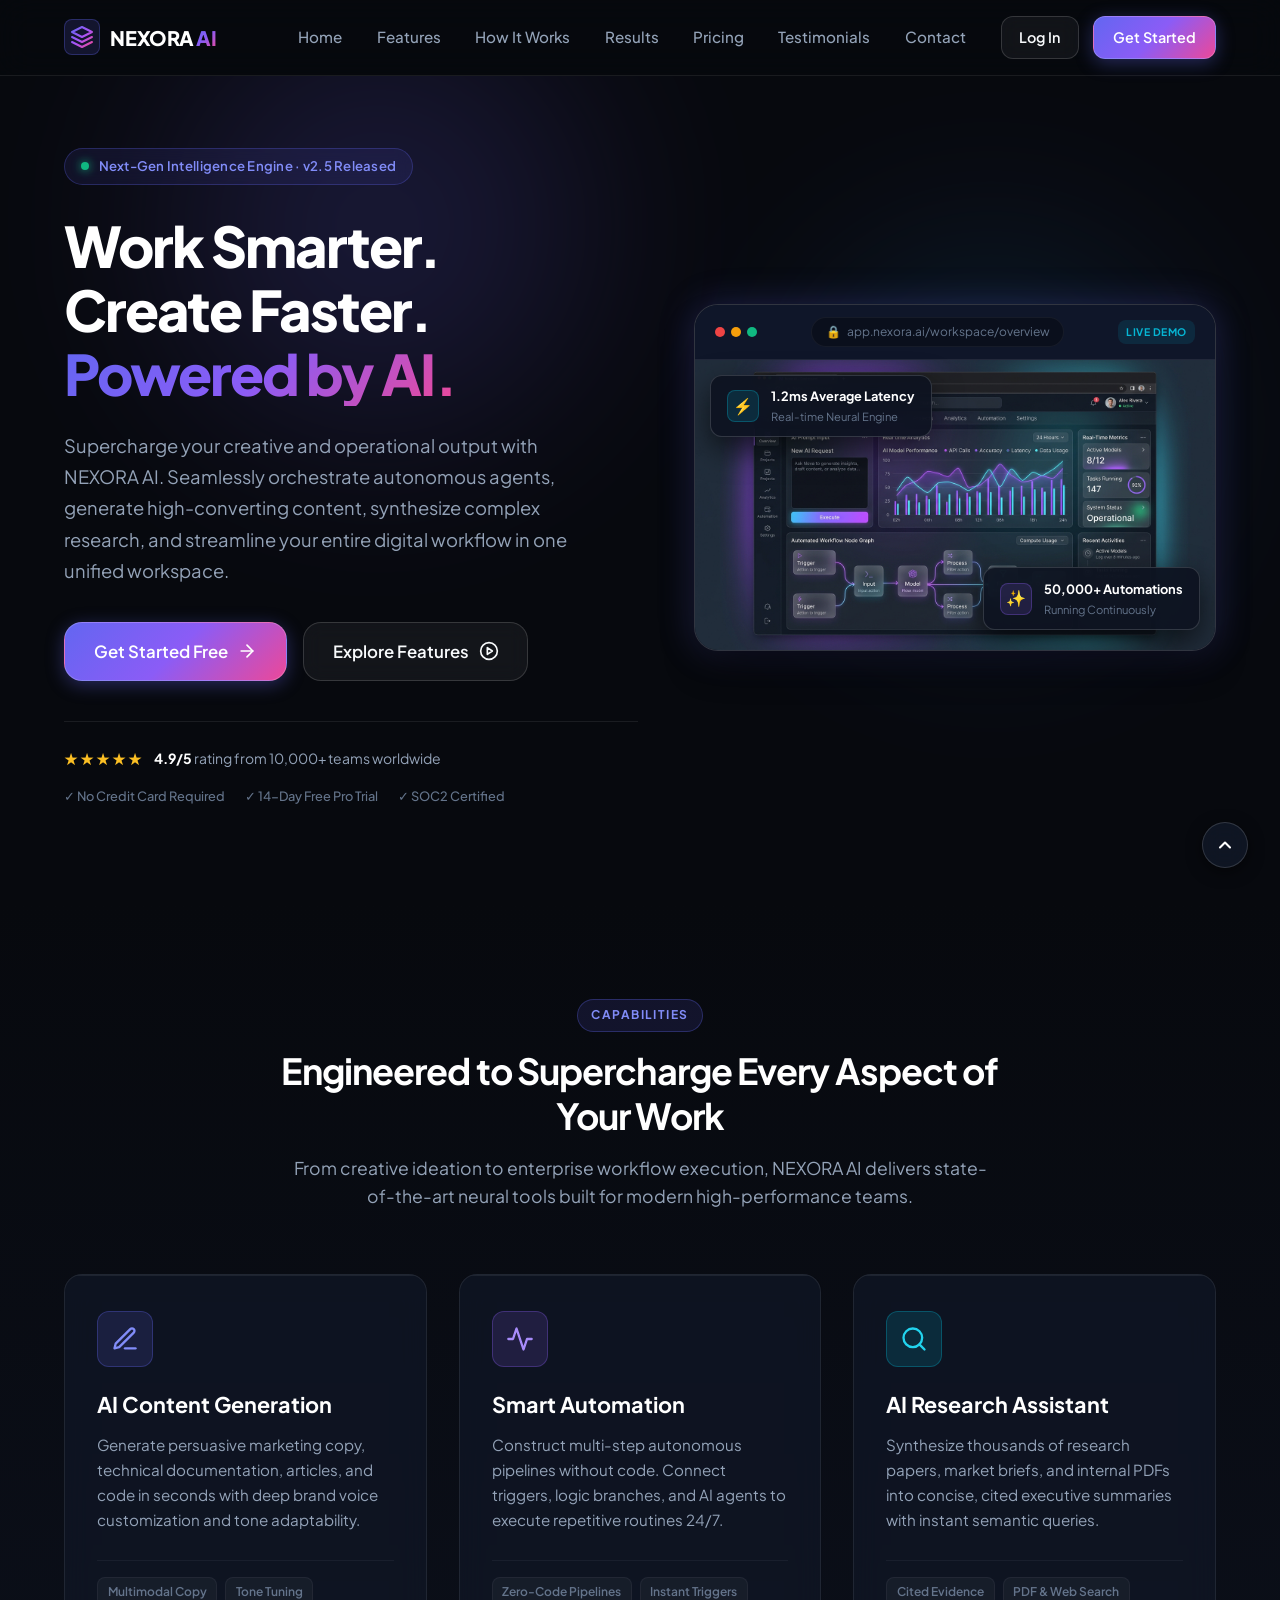
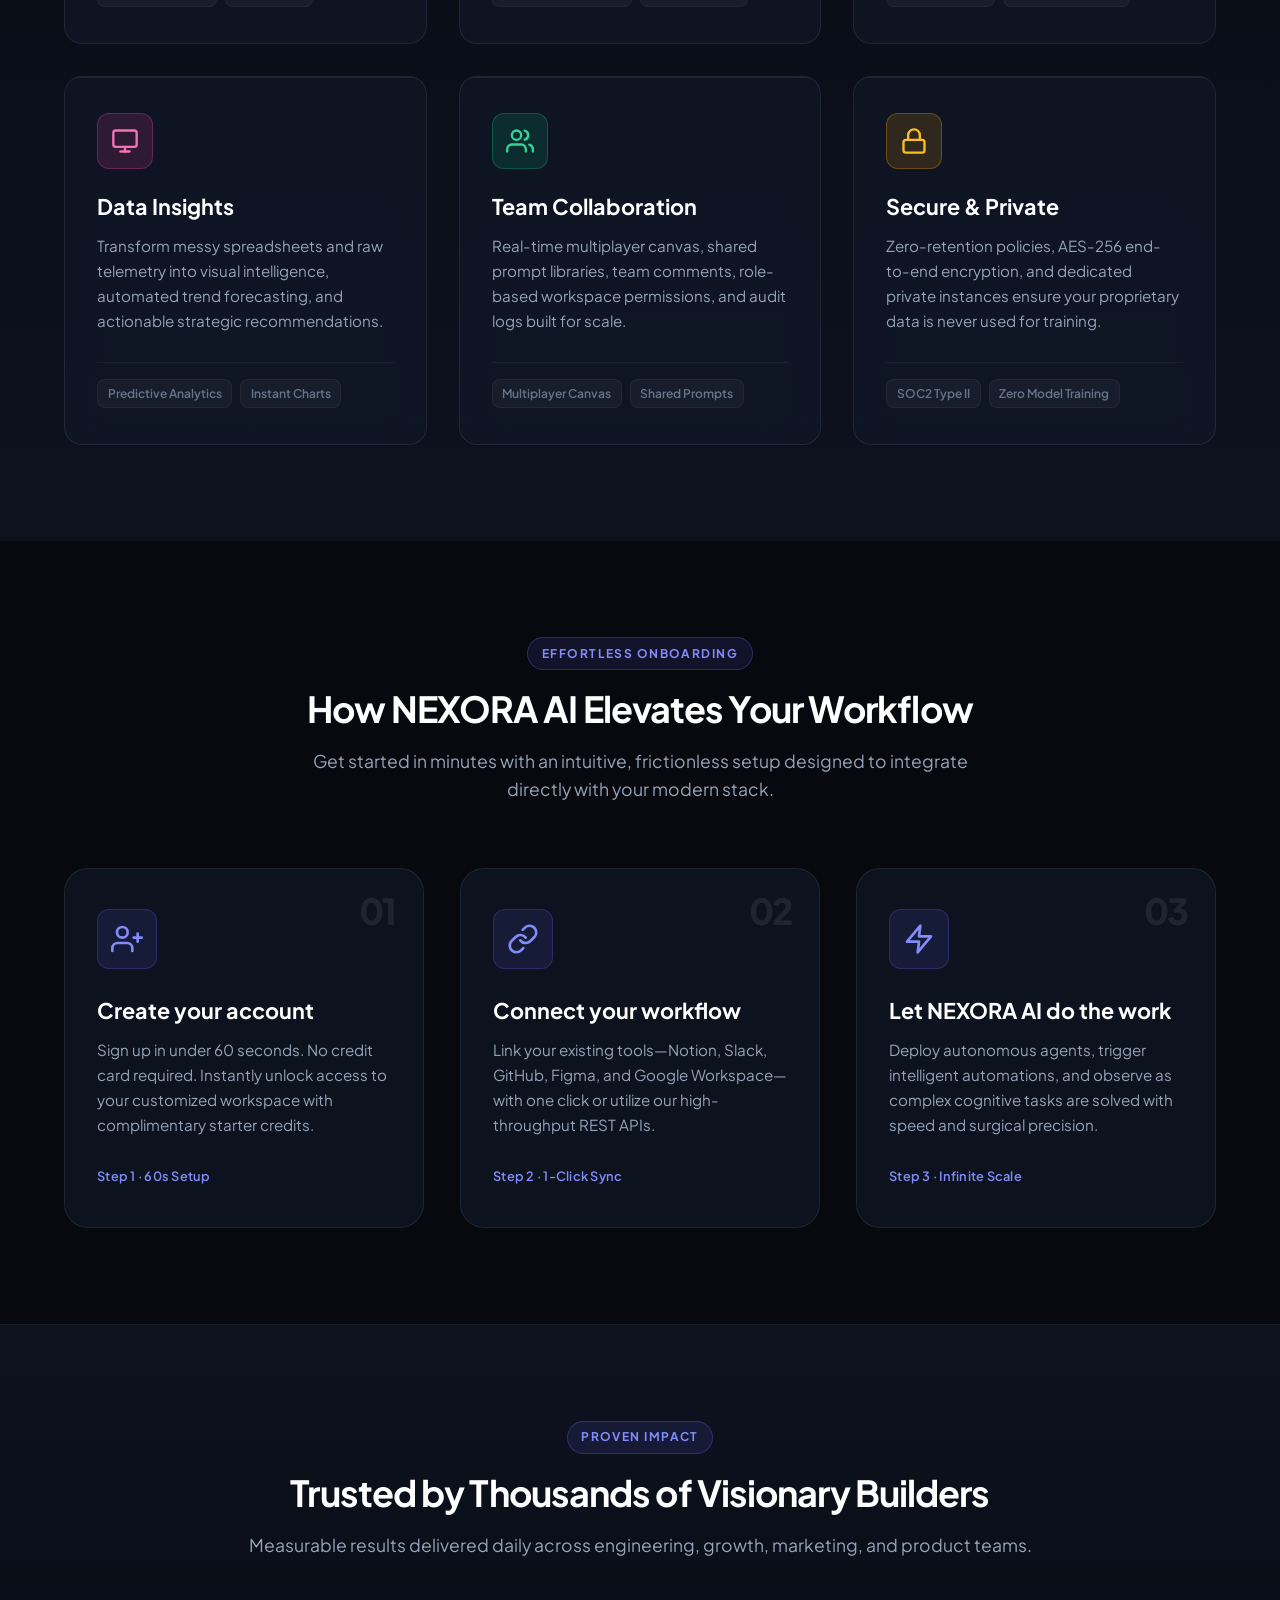
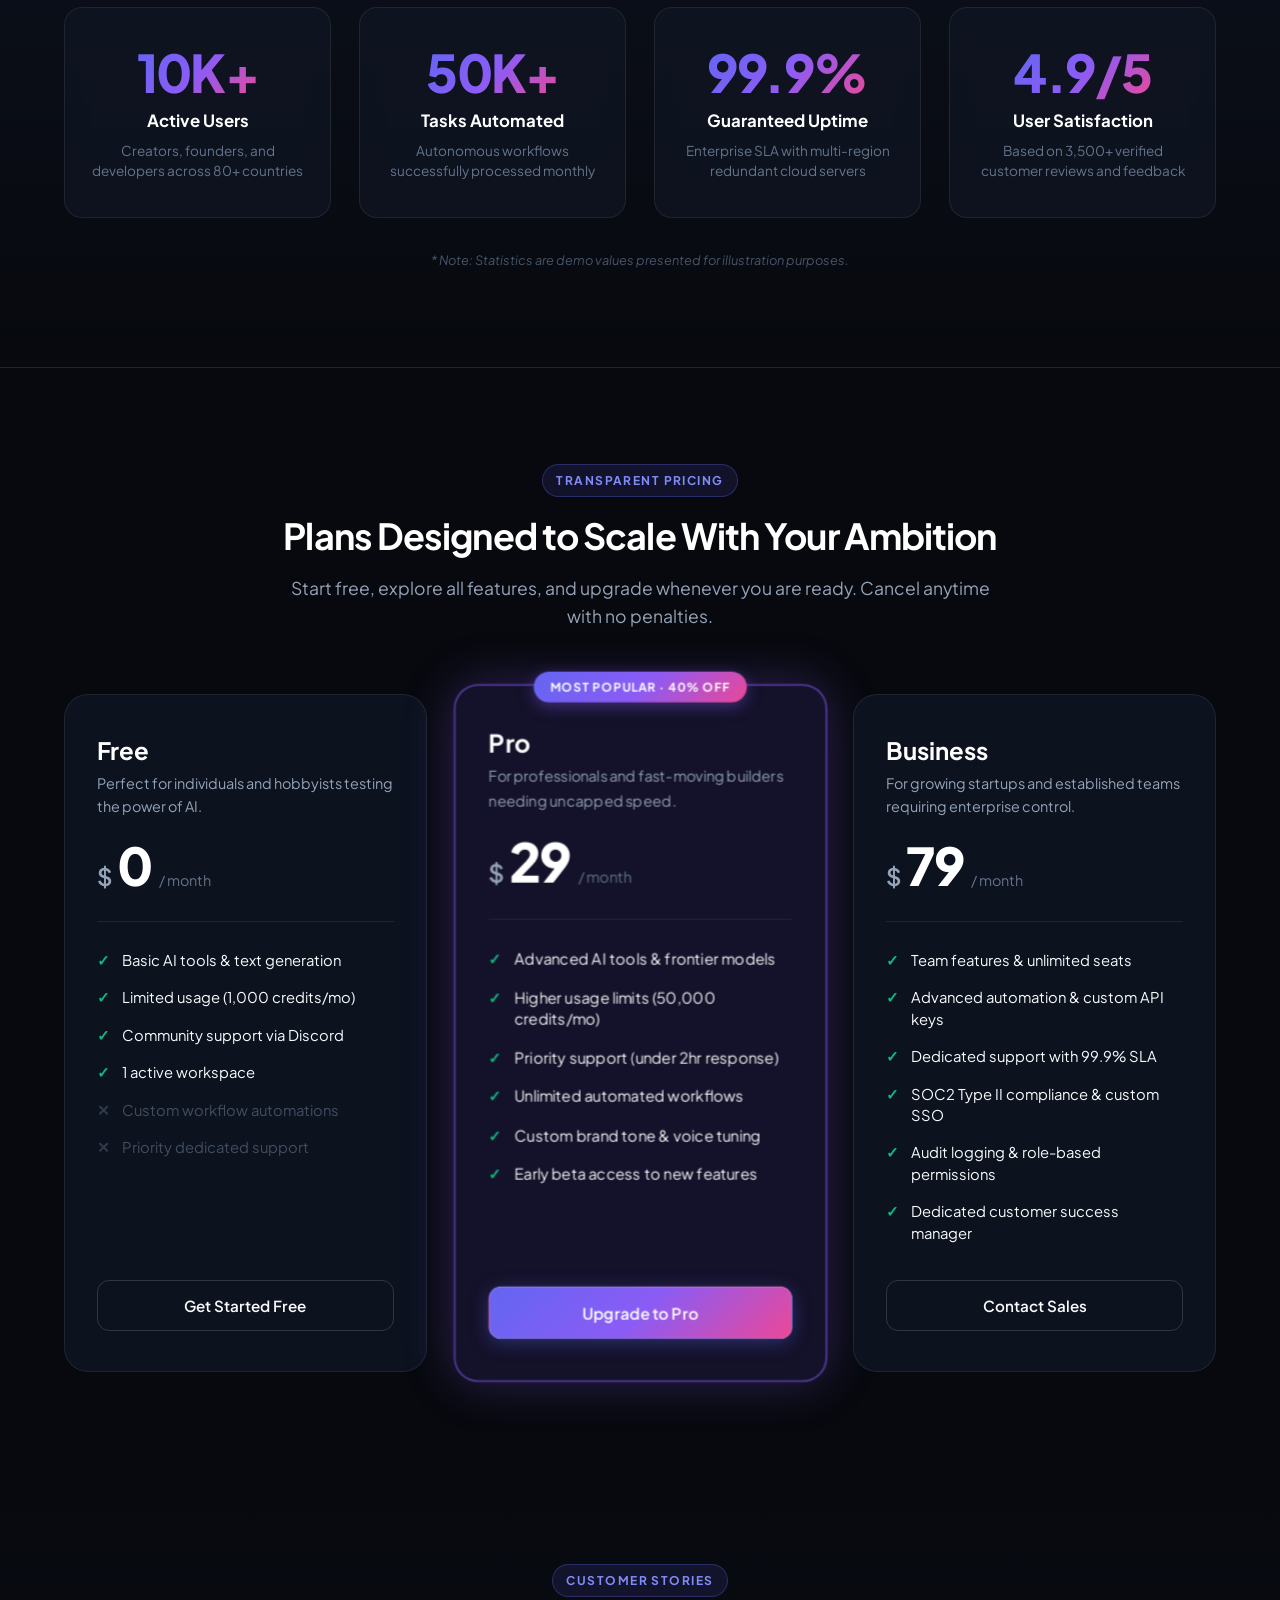
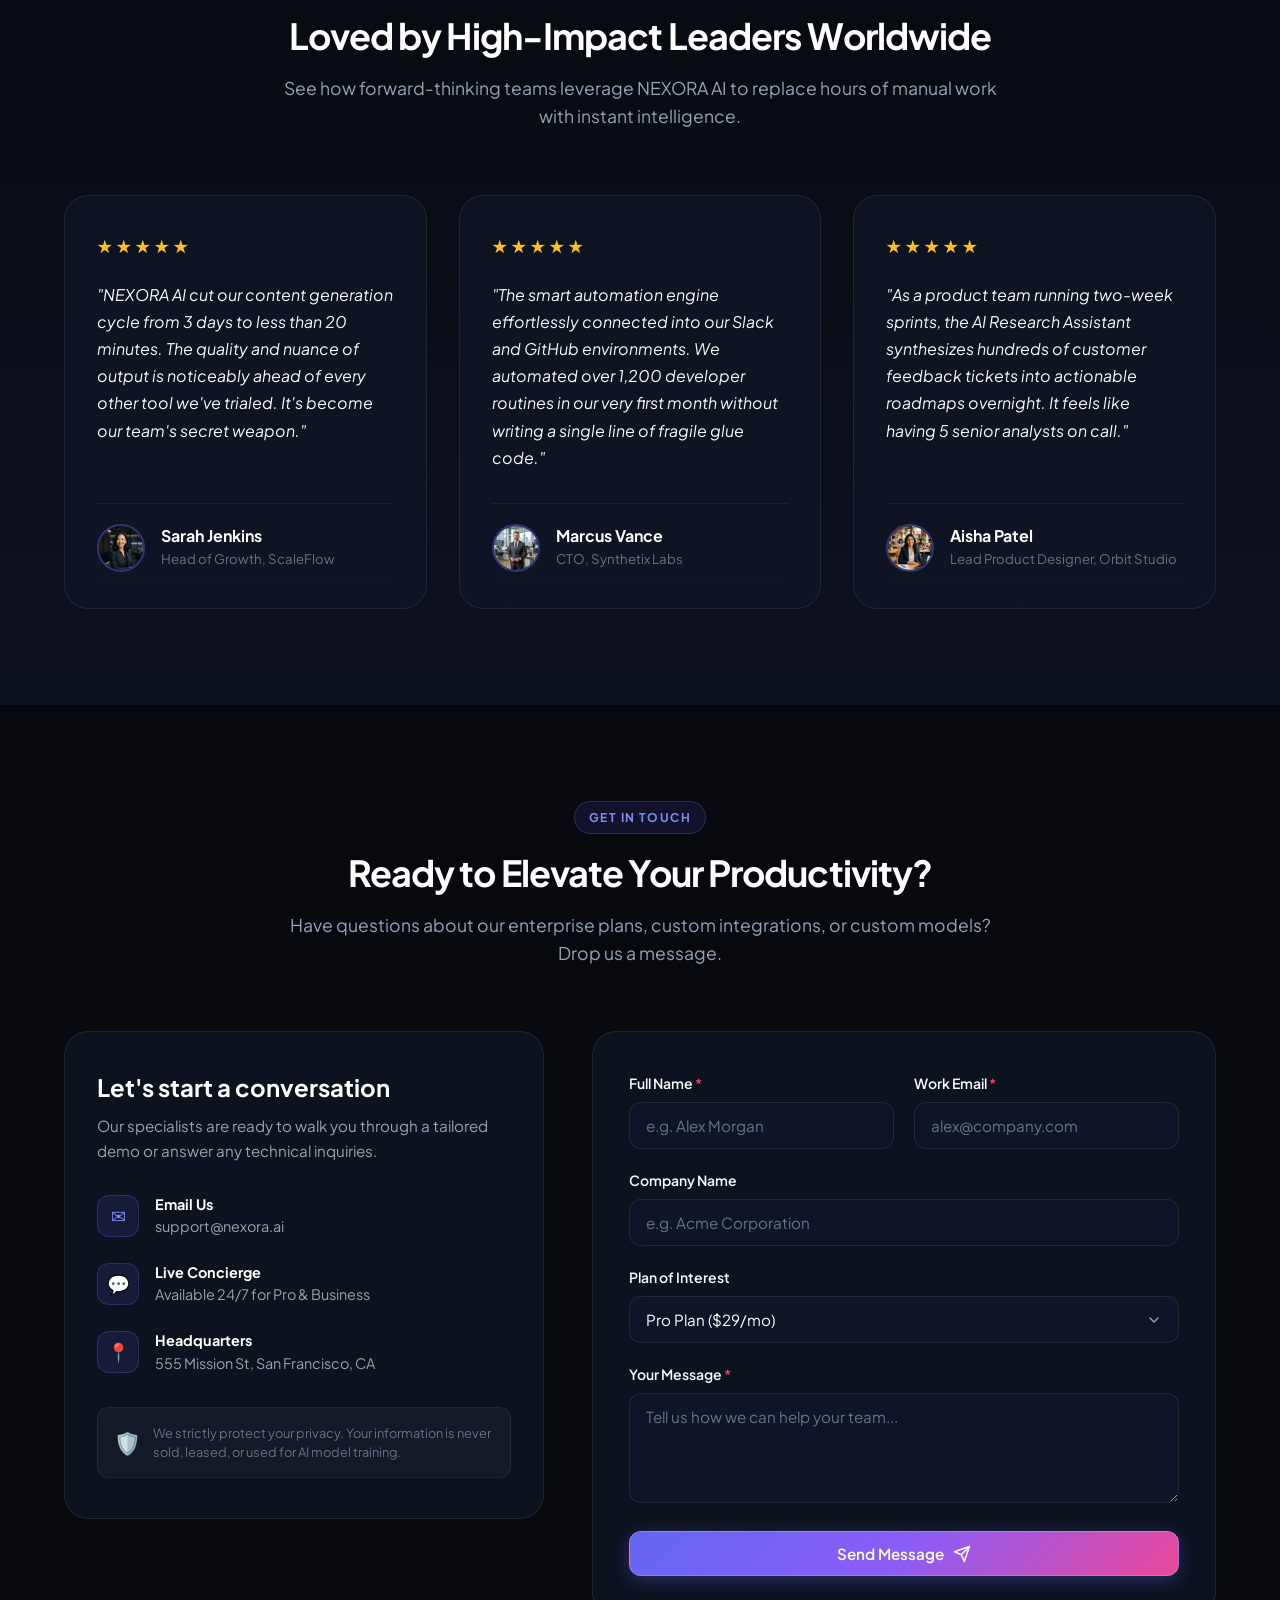
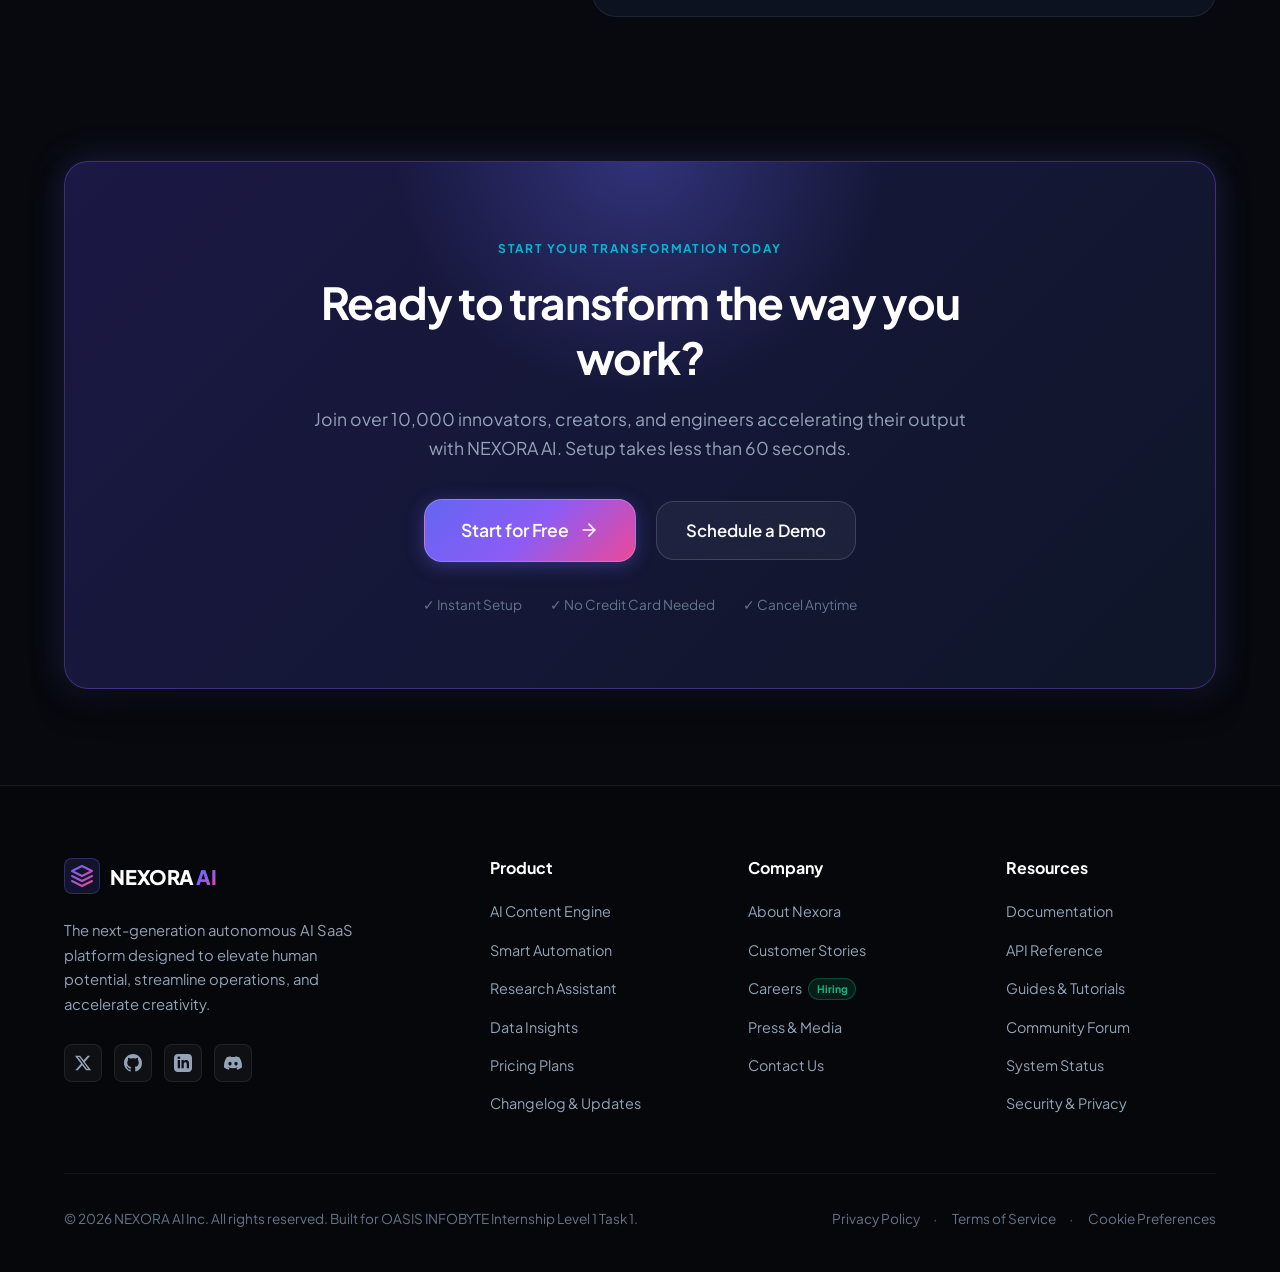
==== LEVEL 1/Task-1-AI-SaaS-Landing-Page/index.html @ 788a0a33 "Add Level 1 Task 1 landing page" ====
<!DOCTYPE html>
<html lang="en">

<head>
  <meta charset="UTF-8">
  <meta name="viewport" content="width=device-width, initial-scale=1.0">
  <meta name="description"
    content="NEXORA AI - Work Smarter. Create Faster. Powered by AI. Next-generation AI SaaS platform for content generation, workflow automation, and research.">
  <meta name="keywords"
    content="AI, SaaS, artificial intelligence, workflow automation, content creation, productivity">
  <meta name="author" content="NEXORA AI">
  <title>NEXORA AI — Work Smarter. Create Faster. Powered by AI.</title>

  <!-- Google Fonts: Plus Jakarta Sans for Modern SaaS Typography -->
  <link rel="preconnect" href="https://fonts.googleapis.com">
  <link rel="preconnect" href="https://fonts.gstatic.com" crossorigin>
  <link href="https://fonts.googleapis.com/css2?family=Plus+Jakarta+Sans:wght@300;400;500;600;700;800&display=swap"
    rel="stylesheet">

  <!-- External Stylesheet -->
  <link rel="stylesheet" href="css/style.css">
</head>

<body>

  <!-- =========================================================================
       1. NAVIGATION BAR
       Responsive pure-CSS navigation with hamburger toggle for mobile devices
       ========================================================================= -->
  <header class="header" id="header">
    <div class="container nav-container">

      <!-- Brand Logo -->
      <a href="#home" class="logo" aria-label="NEXORA AI Homepage">
        <span class="logo-icon">
          <svg width="24" height="24" viewBox="0 0 24 24" fill="none" xmlns="http://www.w3.org/2000/svg">
            <path d="M12 2L2 7L12 12L22 7L12 2Z" stroke="url(#logo-grad)" stroke-width="2" stroke-linecap="round"
              stroke-linejoin="round" />
            <path d="M2 17L12 22L22 17" stroke="url(#logo-grad)" stroke-width="2" stroke-linecap="round"
              stroke-linejoin="round" />
            <path d="M2 12L12 17L22 12" stroke="url(#logo-grad)" stroke-width="2" stroke-linecap="round"
              stroke-linejoin="round" />
            <defs>
              <linearGradient id="logo-grad" x1="2" y1="2" x2="22" y2="22" gradientUnits="userSpaceOnUse">
                <stop stop-color="#6366F1" />
                <stop offset="0.5" stop-color="#A855F7" />
                <stop offset="1" stop-color="#EC4899" />
              </linearGradient>
            </defs>
          </svg>
        </span>
        <span class="logo-text">NEXORA<span class="logo-highlight">AI</span></span>
      </a>

      <!-- Pure CSS Mobile Hamburger Checkbox Toggle (No JavaScript Required) -->
      <input type="checkbox" id="nav-toggle" class="nav-toggle" aria-label="Toggle navigation menu">
      <label for="nav-toggle" class="nav-toggle-label" aria-label="Open navigation menu">
        <span class="hamburger-bar"></span>
        <span class="hamburger-bar"></span>
        <span class="hamburger-bar"></span>
      </label>

      <!-- Navigation Links -->
      <nav class="nav-menu" aria-label="Main Navigation">
        <ul class="nav-list">
          <li class="nav-item"><a href="#home" class="nav-link">Home</a></li>
          <li class="nav-item"><a href="#features" class="nav-link">Features</a></li>
          <li class="nav-item"><a href="#how-it-works" class="nav-link">How It Works</a></li>
          <li class="nav-item"><a href="#stats" class="nav-link">Results</a></li>
          <li class="nav-item"><a href="#pricing" class="nav-link">Pricing</a></li>
          <li class="nav-item"><a href="#testimonials" class="nav-link">Testimonials</a></li>
          <li class="nav-item"><a href="#contact" class="nav-link">Contact</a></li>
        </ul>

        <!-- Navbar Action Buttons -->
        <div class="nav-actions">
          <a href="#pricing" class="btn btn-secondary nav-login-btn">Log In</a>
          <a href="#pricing" class="btn btn-primary nav-cta-btn">Get Started</a>
        </div>
      </nav>

    </div>
  </header>

  <!-- =========================================================================
       MAIN CONTENT CONTAINER
       ========================================================================= -->
  <main>

    <!-- =======================================================================
         2. HERO SECTION
         Value proposition, CTA buttons, trust badges & futuristic product mockup
         ======================================================================= -->
    <section class="hero-section" id="home">
      <!-- Ambient Glowing Radial Background Elements -->
      <div class="glow-orb glow-orb-1" aria-hidden="true"></div>
      <div class="glow-orb glow-orb-2" aria-hidden="true"></div>

      <div class="container hero-container">

        <!-- Hero Text Content -->
        <div class="hero-content">
          <div class="hero-badge">
            <span class="badge-pulse"></span>
            <span class="badge-text">Next-Gen Intelligence Engine · v2.5 Released</span>
          </div>

          <h1 class="hero-title">
            Work Smarter.<br>
            Create Faster.<br>
            <span class="gradient-text">Powered by AI.</span>
          </h1>

          <p class="hero-description">
            Supercharge your creative and operational output with NEXORA AI. Seamlessly orchestrate autonomous agents,
            generate high-converting content, synthesize complex research, and streamline your entire digital workflow
            in one unified workspace.
          </p>

          <!-- Hero Action Buttons -->
          <div class="hero-cta-group">
            <a href="#pricing" class="btn btn-primary btn-large">
              <span>Get Started Free</span>
              <svg class="btn-icon" width="20" height="20" viewBox="0 0 24 24" fill="none" stroke="currentColor"
                stroke-width="2" stroke-linecap="round" stroke-linejoin="round">
                <line x1="5" y1="12" x2="19" y2="12"></line>
                <polyline points="12 5 19 12 12 19"></polyline>
              </svg>
            </a>
            <a href="#features" class="btn btn-secondary btn-large">
              <span>Explore Features</span>
              <svg class="btn-icon" width="20" height="20" viewBox="0 0 24 24" fill="none" stroke="currentColor"
                stroke-width="2" stroke-linecap="round" stroke-linejoin="round">
                <circle cx="12" cy="12" r="10"></circle>
                <polygon points="10 8 16 12 10 16 10 8"></polygon>
              </svg>
            </a>
          </div>

          <!-- Hero Trust Indicators -->
          <div class="hero-trust">
            <div class="trust-rating">
              <div class="star-group" aria-label="5 stars rating">
                ★★★★★
              </div>
              <span class="trust-text"><strong>4.9/5</strong> rating from 10,000+ teams worldwide</span>
            </div>
            <div class="trust-tags">
              <span class="trust-pill">✓ No Credit Card Required</span>
              <span class="trust-pill">✓ 14-Day Free Pro Trial</span>
              <span class="trust-pill">✓ SOC2 Certified</span>
            </div>
          </div>
        </div>

        <!-- Hero Visual / Product Mockup -->
        <div class="hero-visual-wrapper">
          <div class="mockup-window">

            <!-- Window Control Header -->
            <div class="mockup-header">
              <div class="mockup-dots">
                <span class="dot dot-red"></span>
                <span class="dot dot-yellow"></span>
                <span class="dot dot-green"></span>
              </div>
              <div class="mockup-address-bar">
                <span class="address-lock">🔒</span>
                <span class="address-url">app.nexora.ai/workspace/overview</span>
              </div>
              <div class="mockup-badge">LIVE DEMO</div>
            </div>

            <!-- Product Dashboard Preview Image -->
            <div class="mockup-body">
              <img src="assets/images/dashboard-preview.jpg" alt="NEXORA AI Interactive SaaS Dashboard Interface"
                class="dashboard-img" loading="lazy">

              <!-- Floating Metric Badges -->
              <div class="floating-card floating-card-top" aria-hidden="true">
                <div class="floating-icon icon-cyan">⚡</div>
                <div class="floating-text">
                  <span class="floating-title">1.2ms Average Latency</span>
                  <span class="floating-sub">Real-time Neural Engine</span>
                </div>
              </div>

              <div class="floating-card floating-card-bottom" aria-hidden="true">
                <div class="floating-icon icon-purple">✨</div>
                <div class="floating-text">
                  <span class="floating-title">50,000+ Automations</span>
                  <span class="floating-sub">Running Continuously</span>
                </div>
              </div>

            </div>
          </div>
        </div>

      </div>
    </section>

    <!-- =======================================================================
         3. FEATURES SECTION
         6 modern cards highlighting core AI capabilities
         ======================================================================= -->
    <section class="section features-section" id="features">
      <div class="container">

        <!-- Section Header -->
        <div class="section-header text-center">
          <span class="section-tag">CAPABILITIES</span>
          <h2 class="section-title">Engineered to Supercharge Every Aspect of Your Work</h2>
          <p class="section-subtitle">
            From creative ideation to enterprise workflow execution, NEXORA AI delivers state-of-the-art neural tools
            built for modern high-performance teams.
          </p>
        </div>

        <!-- 6 Feature Cards Grid -->
        <div class="features-grid">

          <!-- Feature 1: AI Content Generation -->
          <article class="feature-card">
            <div class="feature-icon-box icon-gradient-1">
              <svg width="28" height="28" viewBox="0 0 24 24" fill="none" stroke="currentColor" stroke-width="2"
                stroke-linecap="round" stroke-linejoin="round">
                <path d="M12 20h9"></path>
                <path d="M16.5 3.5a2.121 2.121 0 0 1 3 3L7 19l-4 1 1-4L16.5 3.5z"></path>
              </svg>
            </div>
            <h3 class="feature-title">AI Content Generation</h3>
            <p class="feature-desc">
              Generate persuasive marketing copy, technical documentation, articles, and code in seconds with deep brand
              voice customization and tone adaptability.
            </p>
            <div class="feature-footer">
              <span class="feature-tag">Multimodal Copy</span>
              <span class="feature-tag">Tone Tuning</span>
            </div>
          </article>

          <!-- Feature 2: Smart Automation -->
          <article class="feature-card">
            <div class="feature-icon-box icon-gradient-2">
              <svg width="28" height="28" viewBox="0 0 24 24" fill="none" stroke="currentColor" stroke-width="2"
                stroke-linecap="round" stroke-linejoin="round">
                <polyline points="22 12 18 12 15 21 9 3 6 12 2 12"></polyline>
              </svg>
            </div>
            <h3 class="feature-title">Smart Automation</h3>
            <p class="feature-desc">
              Construct multi-step autonomous pipelines without code. Connect triggers, logic branches, and AI agents to
              execute repetitive routines 24/7.
            </p>
            <div class="feature-footer">
              <span class="feature-tag">Zero-Code Pipelines</span>
              <span class="feature-tag">Instant Triggers</span>
            </div>
          </article>

          <!-- Feature 3: AI Research Assistant -->
          <article class="feature-card">
            <div class="feature-icon-box icon-gradient-3">
              <svg width="28" height="28" viewBox="0 0 24 24" fill="none" stroke="currentColor" stroke-width="2"
                stroke-linecap="round" stroke-linejoin="round">
                <circle cx="11" cy="11" r="8"></circle>
                <line x1="21" y1="21" x2="16.65" y2="16.65"></line>
              </svg>
            </div>
            <h3 class="feature-title">AI Research Assistant</h3>
            <p class="feature-desc">
              Synthesize thousands of research papers, market briefs, and internal PDFs into concise, cited executive
              summaries with instant semantic queries.
            </p>
            <div class="feature-footer">
              <span class="feature-tag">Cited Evidence</span>
              <span class="feature-tag">PDF & Web Search</span>
            </div>
          </article>

          <!-- Feature 4: Data Insights -->
          <article class="feature-card">
            <div class="feature-icon-box icon-gradient-4">
              <svg width="28" height="28" viewBox="0 0 24 24" fill="none" stroke="currentColor" stroke-width="2"
                stroke-linecap="round" stroke-linejoin="round">
                <rect x="2" y="3" width="20" height="14" rx="2" ry="2"></rect>
                <line x1="8" y1="21" x2="16" y2="21"></line>
                <line x1="12" y1="17" x2="12" y2="21"></line>
              </svg>
            </div>
            <h3 class="feature-title">Data Insights</h3>
            <p class="feature-desc">
              Transform messy spreadsheets and raw telemetry into visual intelligence, automated trend forecasting, and
              actionable strategic recommendations.
            </p>
            <div class="feature-footer">
              <span class="feature-tag">Predictive Analytics</span>
              <span class="feature-tag">Instant Charts</span>
            </div>
          </article>

          <!-- Feature 5: Team Collaboration -->
          <article class="feature-card">
            <div class="feature-icon-box icon-gradient-5">
              <svg width="28" height="28" viewBox="0 0 24 24" fill="none" stroke="currentColor" stroke-width="2"
                stroke-linecap="round" stroke-linejoin="round">
                <path d="M17 21v-2a4 4 0 0 0-4-4H5a4 4 0 0 0-4 4v2"></path>
                <circle cx="9" cy="7" r="4"></circle>
                <path d="M23 21v-2a4 4 0 0 0-3-3.87"></path>
                <path d="M16 3.13a4 4 0 0 1 0 7.75"></path>
              </svg>
            </div>
            <h3 class="feature-title">Team Collaboration</h3>
            <p class="feature-desc">
              Real-time multiplayer canvas, shared prompt libraries, team comments, role-based workspace permissions,
              and audit logs built for scale.
            </p>
            <div class="feature-footer">
              <span class="feature-tag">Multiplayer Canvas</span>
              <span class="feature-tag">Shared Prompts</span>
            </div>
          </article>

          <!-- Feature 6: Secure & Private -->
          <article class="feature-card">
            <div class="feature-icon-box icon-gradient-6">
              <svg width="28" height="28" viewBox="0 0 24 24" fill="none" stroke="currentColor" stroke-width="2"
                stroke-linecap="round" stroke-linejoin="round">
                <rect x="3" y="11" width="18" height="11" rx="2" ry="2"></rect>
                <path d="M7 11V7a5 5 0 0 1 10 0v4"></path>
              </svg>
            </div>
            <h3 class="feature-title">Secure & Private</h3>
            <p class="feature-desc">
              Zero-retention policies, AES-256 end-to-end encryption, and dedicated private instances ensure your
              proprietary data is never used for training.
            </p>
            <div class="feature-footer">
              <span class="feature-tag">SOC2 Type II</span>
              <span class="feature-tag">Zero Model Training</span>
            </div>
          </article>

        </div>
      </div>
    </section>

    <!-- =======================================================================
         4. HOW IT WORKS SECTION
         3 clear, structured onboarding steps with visual connectors
         ======================================================================= -->
    <section class="section how-it-works-section" id="how-it-works">
      <div class="container">

        <div class="section-header text-center">
          <span class="section-tag">EFFORTLESS ONBOARDING</span>
          <h2 class="section-title">How NEXORA AI Elevates Your Workflow</h2>
          <p class="section-subtitle">
            Get started in minutes with an intuitive, frictionless setup designed to integrate directly with your modern
            stack.
          </p>
        </div>

        <div class="steps-grid">

          <!-- Step 1 -->
          <div class="step-card">
            <div class="step-number-badge">01</div>
            <div class="step-icon-wrap">
              <svg width="32" height="32" viewBox="0 0 24 24" fill="none" stroke="currentColor" stroke-width="2"
                stroke-linecap="round" stroke-linejoin="round">
                <path d="M16 21v-2a4 4 0 0 0-4-4H5a4 4 0 0 0-4 4v2"></path>
                <circle cx="8.5" cy="7" r="4"></circle>
                <line x1="20" y1="8" x2="20" y2="14"></line>
                <line x1="23" y1="11" x2="17" y2="11"></line>
              </svg>
            </div>
            <h3 class="step-title">Create your account</h3>
            <p class="step-desc">
              Sign up in under 60 seconds. No credit card required. Instantly unlock access to your customized workspace
              with complimentary starter credits.
            </p>
            <div class="step-tag">Step 1 · 60s Setup</div>
          </div>

          <!-- Step 2 -->
          <div class="step-card">
            <div class="step-number-badge">02</div>
            <div class="step-icon-wrap">
              <svg width="32" height="32" viewBox="0 0 24 24" fill="none" stroke="currentColor" stroke-width="2"
                stroke-linecap="round" stroke-linejoin="round">
                <path d="M10 13a5 5 0 0 0 7.54.54l3-3a5 5 0 0 0-7.07-7.07l-1.72 1.71"></path>
                <path d="M14 11a5 5 0 0 0-7.54-.54l-3 3a5 5 0 0 0 7.07 7.07l1.71-1.71"></path>
              </svg>
            </div>
            <h3 class="step-title">Connect your workflow</h3>
            <p class="step-desc">
              Link your existing tools—Notion, Slack, GitHub, Figma, and Google Workspace—with one click or utilize our
              high-throughput REST APIs.
            </p>
            <div class="step-tag">Step 2 · 1-Click Sync</div>
          </div>

          <!-- Step 3 -->
          <div class="step-card">
            <div class="step-number-badge">03</div>
            <div class="step-icon-wrap">
              <svg width="32" height="32" viewBox="0 0 24 24" fill="none" stroke="currentColor" stroke-width="2"
                stroke-linecap="round" stroke-linejoin="round">
                <polygon points="13 2 3 14 12 14 11 22 21 10 12 10 13 2"></polygon>
              </svg>
            </div>
            <h3 class="step-title">Let NEXORA AI do the work</h3>
            <p class="step-desc">
              Deploy autonomous agents, trigger intelligent automations, and observe as complex cognitive tasks are
              solved with speed and surgical precision.
            </p>
            <div class="step-tag">Step 3 · Infinite Scale</div>
          </div>

        </div>

      </div>
    </section>

    <!-- =======================================================================
         5. STATISTICS SECTION
         Demo metrics showcasing platform performance and adoption
         ======================================================================= -->
    <section class="section stats-section" id="stats">
      <div class="container">

        <div class="stats-header text-center">
          <span class="section-tag">PROVEN IMPACT</span>
          <h2 class="section-title">Trusted by Thousands of Visionary Builders</h2>
          <p class="section-subtitle">
            Measurable results delivered daily across engineering, growth, marketing, and product teams.
          </p>
        </div>

        <div class="stats-grid">

          <div class="stat-card">
            <div class="stat-number gradient-text">10K+</div>
            <div class="stat-label">Active Users</div>
            <p class="stat-sub">Creators, founders, and developers across 80+ countries</p>
          </div>

          <div class="stat-card">
            <div class="stat-number gradient-text">50K+</div>
            <div class="stat-label">Tasks Automated</div>
            <p class="stat-sub">Autonomous workflows successfully processed monthly</p>
          </div>

          <div class="stat-card">
            <div class="stat-number gradient-text">99.9%</div>
            <div class="stat-label">Guaranteed Uptime</div>
            <p class="stat-sub">Enterprise SLA with multi-region redundant cloud servers</p>
          </div>

          <div class="stat-card">
            <div class="stat-number gradient-text">4.9/5</div>
            <div class="stat-label">User Satisfaction</div>
            <p class="stat-sub">Based on 3,500+ verified customer reviews and feedback</p>
          </div>

        </div>

        <p class="stats-disclaimer text-center">
          * Note: Statistics are demo values presented for illustration purposes.
        </p>

      </div>
    </section>

    <!-- =======================================================================
         6. PRICING SECTION
         3 clear tiers: Free, Pro (visually highlighted), and Business
         ======================================================================= -->
    <section class="section pricing-section" id="pricing">
      <div class="container">

        <div class="section-header text-center">
          <span class="section-tag">TRANSPARENT PRICING</span>
          <h2 class="section-title">Plans Designed to Scale With Your Ambition</h2>
          <p class="section-subtitle">
            Start free, explore all features, and upgrade whenever you are ready. Cancel anytime with no penalties.
          </p>
        </div>

        <div class="pricing-grid">

          <!-- Pricing Tier 1: Free -->
          <div class="pricing-card">
            <div class="pricing-card-header">
              <h3 class="plan-name">Free</h3>
              <p class="plan-desc">Perfect for individuals and hobbyists testing the power of AI.</p>
              <div class="plan-price-wrap">
                <span class="currency">$</span>
                <span class="price-val">0</span>
                <span class="billing-period">/ month</span>
              </div>
            </div>

            <div class="pricing-divider"></div>

            <ul class="pricing-features">
              <li class="feature-item">
                <span class="check-icon">✓</span>
                <span>Basic AI tools & text generation</span>
              </li>
              <li class="feature-item">
                <span class="check-icon">✓</span>
                <span>Limited usage (1,000 credits/mo)</span>
              </li>
              <li class="feature-item">
                <span class="check-icon">✓</span>
                <span>Community support via Discord</span>
              </li>
              <li class="feature-item">
                <span class="check-icon">✓</span>
                <span>1 active workspace</span>
              </li>
              <li class="feature-item item-disabled">
                <span class="cross-icon">✕</span>
                <span>Custom workflow automations</span>
              </li>
              <li class="feature-item item-disabled">
                <span class="cross-icon">✕</span>
                <span>Priority dedicated support</span>
              </li>
            </ul>

            <a href="#contact" class="btn btn-outline btn-block">Get Started Free</a>
          </div>

          <!-- Pricing Tier 2: Pro (HIGHLIGHTED) -->
          <div class="pricing-card pricing-card-featured">
            <div class="featured-badge">MOST POPULAR · 40% OFF</div>

            <div class="pricing-card-header">
              <h3 class="plan-name">Pro</h3>
              <p class="plan-desc">For professionals and fast-moving builders needing uncapped speed.</p>
              <div class="plan-price-wrap">
                <span class="currency">$</span>
                <span class="price-val">29</span>
                <span class="billing-period">/ month</span>
              </div>
            </div>

            <div class="pricing-divider"></div>

            <ul class="pricing-features">
              <li class="feature-item">
                <span class="check-icon">✓</span>
                <span>Advanced AI tools & frontier models</span>
              </li>
              <li class="feature-item">
                <span class="check-icon">✓</span>
                <span>Higher usage limits (50,000 credits/mo)</span>
              </li>
              <li class="feature-item">
                <span class="check-icon">✓</span>
                <span>Priority support (under 2hr response)</span>
              </li>
              <li class="feature-item">
                <span class="check-icon">✓</span>
                <span>Unlimited automated workflows</span>
              </li>
              <li class="feature-item">
                <span class="check-icon">✓</span>
                <span>Custom brand tone & voice tuning</span>
              </li>
              <li class="feature-item">
                <span class="check-icon">✓</span>
                <span>Early beta access to new features</span>
              </li>
            </ul>

            <a href="#contact" class="btn btn-primary btn-block btn-featured">Upgrade to Pro</a>
          </div>

          <!-- Pricing Tier 3: Business -->
          <div class="pricing-card">
            <div class="pricing-card-header">
              <h3 class="plan-name">Business</h3>
              <p class="plan-desc">For growing startups and established teams requiring enterprise control.</p>
              <div class="plan-price-wrap">
                <span class="currency">$</span>
                <span class="price-val">79</span>
                <span class="billing-period">/ month</span>
              </div>
            </div>

            <div class="pricing-divider"></div>

            <ul class="pricing-features">
              <li class="feature-item">
                <span class="check-icon">✓</span>
                <span>Team features & unlimited seats</span>
              </li>
              <li class="feature-item">
                <span class="check-icon">✓</span>
                <span>Advanced automation & custom API keys</span>
              </li>
              <li class="feature-item">
                <span class="check-icon">✓</span>
                <span>Dedicated support with 99.9% SLA</span>
              </li>
              <li class="feature-item">
                <span class="check-icon">✓</span>
                <span>SOC2 Type II compliance & custom SSO</span>
              </li>
              <li class="feature-item">
                <span class="check-icon">✓</span>
                <span>Audit logging & role-based permissions</span>
              </li>
              <li class="feature-item">
                <span class="check-icon">✓</span>
                <span>Dedicated customer success manager</span>
              </li>
            </ul>

            <a href="#contact" class="btn btn-outline btn-block">Contact Sales</a>
          </div>

        </div>

      </div>
    </section>

    <!-- =======================================================================
         7. TESTIMONIALS SECTION
         3 authentic demo customer reviews with authentic generated portraits
         ======================================================================= -->
    <section class="section testimonials-section" id="testimonials">
      <div class="container">

        <div class="section-header text-center">
          <span class="section-tag">CUSTOMER STORIES</span>
          <h2 class="section-title">Loved by High-Impact Leaders Worldwide</h2>
          <p class="section-subtitle">
            See how forward-thinking teams leverage NEXORA AI to replace hours of manual work with instant intelligence.
          </p>
        </div>

        <div class="testimonials-grid">

          <!-- Testimonial 1 -->
          <article class="testimonial-card">
            <div class="testimonial-stars" aria-label="5 out of 5 stars">★★★★★</div>
            <blockquote class="testimonial-quote">
              "NEXORA AI cut our content generation cycle from 3 days to less than 20 minutes. The quality and nuance of
              output is noticeably ahead of every other tool we've trialed. It's become our team's secret weapon."
            </blockquote>
            <div class="testimonial-author">
              <img src="assets/images/avatar-1.jpg" alt="Portrait of Sarah Jenkins" class="author-avatar"
                loading="lazy">
              <div class="author-meta">
                <h4 class="author-name">Sarah Jenkins</h4>
                <p class="author-role">Head of Growth, ScaleFlow</p>
              </div>
            </div>
          </article>

          <!-- Testimonial 2 -->
          <article class="testimonial-card">
            <div class="testimonial-stars" aria-label="5 out of 5 stars">★★★★★</div>
            <blockquote class="testimonial-quote">
              "The smart automation engine effortlessly connected into our Slack and GitHub environments. We automated
              over 1,200 developer routines in our very first month without writing a single line of fragile glue code."
            </blockquote>
            <div class="testimonial-author">
              <img src="assets/images/avatar-2.jpg" alt="Portrait of Marcus Vance" class="author-avatar" loading="lazy">
              <div class="author-meta">
                <h4 class="author-name">Marcus Vance</h4>
                <p class="author-role">CTO, Synthetix Labs</p>
              </div>
            </div>
          </article>

          <!-- Testimonial 3 -->
          <article class="testimonial-card">
            <div class="testimonial-stars" aria-label="5 out of 5 stars">★★★★★</div>
            <blockquote class="testimonial-quote">
              "As a product team running two-week sprints, the AI Research Assistant synthesizes hundreds of customer
              feedback tickets into actionable roadmaps overnight. It feels like having 5 senior analysts on call."
            </blockquote>
            <div class="testimonial-author">
              <img src="assets/images/avatar-3.jpg" alt="Portrait of Aisha Patel" class="author-avatar" loading="lazy">
              <div class="author-meta">
                <h4 class="author-name">Aisha Patel</h4>
                <p class="author-role">Lead Product Designer, Orbit Studio</p>
              </div>
            </div>
          </article>

        </div>

      </div>
    </section>

    <!-- =======================================================================
         CONTACT SECTION
         Accessible HTML/CSS contact form with validation styling
         ======================================================================= -->
    <section class="section contact-section" id="contact">
      <div class="container">

        <div class="section-header text-center">
          <span class="section-tag">GET IN TOUCH</span>
          <h2 class="section-title">Ready to Elevate Your Productivity?</h2>
          <p class="section-subtitle">
            Have questions about our enterprise plans, custom integrations, or custom models? Drop us a message.
          </p>
        </div>

        <div class="contact-wrapper">

          <!-- Contact Info Cards -->
          <div class="contact-info-panel">
            <h3 class="panel-title">Let's start a conversation</h3>
            <p class="panel-desc">
              Our specialists are ready to walk you through a tailored demo or answer any technical inquiries.
            </p>

            <div class="contact-details">
              <div class="detail-item">
                <div class="detail-icon">✉</div>
                <div>
                  <h4 class="detail-label">Email Us</h4>
                  <p class="detail-value">support@nexora.ai</p>
                </div>
              </div>

              <div class="detail-item">
                <div class="detail-icon">💬</div>
                <div>
                  <h4 class="detail-label">Live Concierge</h4>
                  <p class="detail-value">Available 24/7 for Pro & Business</p>
                </div>
              </div>

              <div class="detail-item">
                <div class="detail-icon">📍</div>
                <div>
                  <h4 class="detail-label">Headquarters</h4>
                  <p class="detail-value">555 Mission St, San Francisco, CA</p>
                </div>
              </div>
            </div>

            <!-- Trust Badge Box -->
            <div class="contact-assurance">
              <span class="assurance-icon">🛡️</span>
              <p class="assurance-text">We strictly protect your privacy. Your information is never sold, leased, or
                used for AI model training.</p>
            </div>
          </div>

          <!-- Contact Form (Pure HTML5 & CSS3 with built-in validation) -->
          <div class="contact-form-panel">
            <form class="contact-form" action="#home" method="get">

              <div class="form-row">
                <div class="form-group">
                  <label for="full-name" class="form-label">Full Name <span class="required">*</span></label>
                  <input type="text" id="full-name" name="name" class="form-input" placeholder="e.g. Alex Morgan"
                    required>
                </div>

                <div class="form-group">
                  <label for="work-email" class="form-label">Work Email <span class="required">*</span></label>
                  <input type="email" id="work-email" name="email" class="form-input" placeholder="alex@company.com"
                    required>
                </div>
              </div>

              <div class="form-group">
                <label for="company" class="form-label">Company Name</label>
                <input type="text" id="company" name="company" class="form-input" placeholder="e.g. Acme Corporation">
              </div>

              <div class="form-group">
                <label for="plan-interest" class="form-label">Plan of Interest</label>
                <select id="plan-interest" name="plan" class="form-select">
                  <option value="pro">Pro Plan ($29/mo)</option>
                  <option value="business">Business Plan ($79/mo)</option>
                  <option value="free">Free Starter Plan</option>
                  <option value="custom">Custom Enterprise Solutions</option>
                </select>
              </div>

              <div class="form-group">
                <label for="message" class="form-label">Your Message <span class="required">*</span></label>
                <textarea id="message" name="message" class="form-textarea" rows="4"
                  placeholder="Tell us how we can help your team..." required></textarea>
              </div>

              <button type="submit" class="btn btn-primary btn-block btn-submit">
                <span>Send Message</span>
                <svg width="18" height="18" viewBox="0 0 24 24" fill="none" stroke="currentColor" stroke-width="2"
                  stroke-linecap="round" stroke-linejoin="round">
                  <line x1="22" y1="2" x2="11" y2="13"></line>
                  <polygon points="22 2 15 22 11 13 2 9 22 2"></polygon>
                </svg>
              </button>

            </form>
          </div>

        </div>

      </div>
    </section>

    <!-- =======================================================================
         8. FINAL CTA SECTION
         High-conversion visual callout with glowing aesthetic
         ======================================================================= -->
    <section class="final-cta-section" id="cta">
      <div class="container">
        <div class="final-cta-card">

          <div class="cta-glow-orb" aria-hidden="true"></div>

          <div class="cta-content text-center">
            <span class="cta-mini-tag">START YOUR TRANSFORMATION TODAY</span>
            <h2 class="cta-title">Ready to transform the way you work?</h2>
            <p class="cta-desc">
              Join over 10,000 innovators, creators, and engineers accelerating their output with NEXORA AI. Setup takes
              less than 60 seconds.
            </p>

            <div class="cta-buttons-wrapper">
              <a href="#pricing" class="btn btn-primary btn-large cta-primary-btn">
                <span>Start for Free</span>
                <svg width="20" height="20" viewBox="0 0 24 24" fill="none" stroke="currentColor" stroke-width="2"
                  stroke-linecap="round" stroke-linejoin="round">
                  <line x1="5" y1="12" x2="19" y2="12"></line>
                  <polyline points="12 5 19 12 12 19"></polyline>
                </svg>
              </a>
              <a href="#contact" class="btn btn-secondary btn-large">
                <span>Schedule a Demo</span>
              </a>
            </div>

            <div class="cta-guarantees">
              <span class="guarantee-item">✓ Instant Setup</span>
              <span class="guarantee-item">✓ No Credit Card Needed</span>
              <span class="guarantee-item">✓ Cancel Anytime</span>
            </div>
          </div>

        </div>
      </div>
    </section>

  </main>

  <!-- =========================================================================
       9. FOOTER SECTION
       Multi-column SaaS footer with product links, legal, socials & copyright
       ========================================================================= -->
  <footer class="footer">
    <div class="container">

      <div class="footer-grid">

        <!-- Brand Info Column -->
        <div class="footer-brand-col">
          <a href="#home" class="logo footer-logo" aria-label="NEXORA AI Homepage">
            <span class="logo-icon">
              <svg width="24" height="24" viewBox="0 0 24 24" fill="none" xmlns="http://www.w3.org/2000/svg">
                <path d="M12 2L2 7L12 12L22 7L12 2Z" stroke="url(#footer-logo-grad)" stroke-width="2"
                  stroke-linecap="round" stroke-linejoin="round" />
                <path d="M2 17L12 22L22 17" stroke="url(#footer-logo-grad)" stroke-width="2" stroke-linecap="round"
                  stroke-linejoin="round" />
                <path d="M2 12L12 17L22 12" stroke="url(#footer-logo-grad)" stroke-width="2" stroke-linecap="round"
                  stroke-linejoin="round" />
                <defs>
                  <linearGradient id="footer-logo-grad" x1="2" y1="2" x2="22" y2="22" gradientUnits="userSpaceOnUse">
                    <stop stop-color="#6366F1" />
                    <stop offset="1" stop-color="#EC4899" />
                  </linearGradient>
                </defs>
              </svg>
            </span>
            <span class="logo-text">NEXORA<span class="logo-highlight">AI</span></span>
          </a>

          <p class="footer-about">
            The next-generation autonomous AI SaaS platform designed to elevate human potential, streamline operations,
            and accelerate creativity.
          </p>

          <!-- Social Icons -->
          <div class="footer-socials" aria-label="Social media links">
            <a href="https://twitter.com" class="social-link" target="_blank" rel="noopener noreferrer"
              aria-label="Twitter">
              <svg width="18" height="18" viewBox="0 0 24 24" fill="currentColor">
                <path
                  d="M18.244 2.25h3.308l-7.227 8.26 8.502 11.24H16.17l-5.214-6.817L4.99 21.75H1.68l7.73-8.835L1.254 2.25H8.08l4.713 6.231zm-1.161 17.52h1.833L7.084 4.126H5.117z" />
              </svg>
            </a>
            <a href="https://github.com" class="social-link" target="_blank" rel="noopener noreferrer"
              aria-label="GitHub">
              <svg width="18" height="18" viewBox="0 0 24 24" fill="currentColor">
                <path
                  d="M12 0C5.37 0 0 5.37 0 12c0 5.31 3.435 9.795 8.205 11.385.6.105.825-.255.825-.57 0-.285-.015-1.23-.015-2.235-3.015.555-3.795-.735-4.035-1.41-.135-.345-.72-1.41-1.23-1.695-.42-.225-1.02-.78-.015-.795.945-.015 1.62.87 1.845 1.23 1.08 1.815 2.805 1.305 3.495.99.105-.78.42-1.305.765-1.605-2.67-.3-5.46-1.335-5.46-5.925 0-1.305.465-2.385 1.23-3.225-.12-.3-.54-1.53.12-3.18 0 0 1.005-.315 3.3 1.23.96-.27 1.98-.405 3-.405s2.04.135 3 .405c2.295-1.56 3.3-1.23 3.3-1.23.66 1.65.24 2.88.12 3.18.765.84 1.23 1.905 1.23 3.225 0 4.605-2.805 5.625-5.475 5.925.435.375.81 1.095.81 2.22 0 1.605-.015 2.895-.015 3.3 0 .315.225.69.825.57A12.02 12.02 0 0 0 24 12c0-6.63-5.37-12-12-12z" />
              </svg>
            </a>
            <a href="https://linkedin.com" class="social-link" target="_blank" rel="noopener noreferrer"
              aria-label="LinkedIn">
              <svg width="18" height="18" viewBox="0 0 24 24" fill="currentColor">
                <path
                  d="M19 0h-14c-2.761 0-5 2.239-5 5v14c0 2.761 2.239 5 5 5h14c2.762 0 5-2.239 5-5v-14c0-2.761-2.238-5-5-5zm-11 19h-3v-11h3v11zm-1.5-12.268c-.966 0-1.75-.79-1.75-1.764s.784-1.764 1.75-1.764 1.75.79 1.75 1.764-.783 1.764-1.75 1.764zm13.5 12.268h-3v-5.604c0-3.368-4-3.113-4 0v5.604h-3v-11h3v1.765c1.396-2.586 7-2.777 7 2.476v6.759z" />
              </svg>
            </a>
            <a href="https://discord.com" class="social-link" target="_blank" rel="noopener noreferrer"
              aria-label="Discord">
              <svg width="18" height="18" viewBox="0 0 24 24" fill="currentColor">
                <path
                  d="M20.317 4.37a19.791 19.791 0 0 0-4.885-1.515.074.074 0 0 0-.079.037c-.21.375-.444.864-.608 1.25a18.27 18.27 0 0 0-5.487 0 12.64 12.64 0 0 0-.617-1.25.077.077 0 0 0-.079-.037A19.736 19.736 0 0 0 3.677 4.37a.07.07 0 0 0-.032.027C.533 9.046-.32 13.58.099 18.057a.082.082 0 0 0 .031.057 19.9 19.9 0 0 0 5.993 3.03.078.078 0 0 0 .084-.028c.462-.63.874-1.295 1.226-1.994.021-.041.001-.09-.041-.106a13.107 13.107 0 0 1-1.872-.892.077.077 0 0 1-.008-.128 10.2 10.2 0 0 0 .372-.292.074.074 0 0 1 .077-.01c3.929 1.793 8.18 1.793 12.061 0a.074.074 0 0 1 .078.01c.12.098.246.198.373.292a.077.077 0 0 1-.006.127 12.299 12.299 0 0 1-1.873.893.077.077 0 0 0-.041.107c.36.698.772 1.362 1.225 1.993a.076.076 0 0 0 .084.028 19.839 19.839 0 0 0 6.002-3.03.077.077 0 0 0 .032-.054c.5-5.177-.838-9.674-3.549-13.66a.061.061 0 0 0-.031-.028zM8.02 15.33c-1.183 0-2.157-1.085-2.157-2.419 0-1.333.956-2.419 2.157-2.419 1.21 0 2.176 1.096 2.157 2.42 0 1.333-.956 2.418-2.157 2.418zm7.975 0c-1.183 0-2.157-1.085-2.157-2.419 0-1.333.955-2.419 2.157-2.419 1.21 0 2.176 1.096 2.157 2.42 0 1.333-.946 2.418-2.157 2.418z" />
              </svg>
            </a>
          </div>
        </div>

        <!-- Links Column 1: Product -->
        <div class="footer-links-col">
          <h4 class="footer-heading">Product</h4>
          <ul class="footer-nav-list">
            <li><a href="#features" class="footer-nav-link">AI Content Engine</a></li>
            <li><a href="#features" class="footer-nav-link">Smart Automation</a></li>
            <li><a href="#features" class="footer-nav-link">Research Assistant</a></li>
            <li><a href="#features" class="footer-nav-link">Data Insights</a></li>
            <li><a href="#pricing" class="footer-nav-link">Pricing Plans</a></li>
            <li><a href="#home" class="footer-nav-link">Changelog & Updates</a></li>
          </ul>
        </div>

        <!-- Links Column 2: Company -->
        <div class="footer-links-col">
          <h4 class="footer-heading">Company</h4>
          <ul class="footer-nav-list">
            <li><a href="#home" class="footer-nav-link">About Nexora</a></li>
            <li><a href="#testimonials" class="footer-nav-link">Customer Stories</a></li>
            <li><a href="#home" class="footer-nav-link">Careers <span class="footer-pill">Hiring</span></a></li>
            <li><a href="#contact" class="footer-nav-link">Press & Media</a></li>
            <li><a href="#contact" class="footer-nav-link">Contact Us</a></li>
          </ul>
        </div>

        <!-- Links Column 3: Resources & Trust -->
        <div class="footer-links-col">
          <h4 class="footer-heading">Resources</h4>
          <ul class="footer-nav-list">
            <li><a href="#features" class="footer-nav-link">Documentation</a></li>
            <li><a href="#features" class="footer-nav-link">API Reference</a></li>
            <li><a href="#how-it-works" class="footer-nav-link">Guides & Tutorials</a></li>
            <li><a href="#home" class="footer-nav-link">Community Forum</a></li>
            <li><a href="#home" class="footer-nav-link">System Status</a></li>
            <li><a href="#contact" class="footer-nav-link">Security & Privacy</a></li>
          </ul>
        </div>

      </div>

      <!-- Footer Bottom Bar -->
      <div class="footer-bottom">
        <p class="copyright">
          &copy; 2026 NEXORA AI Inc. All rights reserved. Built for OASIS INFOBYTE Internship Level 1 Task 1.
        </p>
        <div class="footer-legal">
          <a href="#home" class="legal-link">Privacy Policy</a>
          <span class="legal-separator">·</span>
          <a href="#home" class="legal-link">Terms of Service</a>
          <span class="legal-separator">·</span>
          <a href="#home" class="legal-link">Cookie Preferences</a>
        </div>
      </div>

    </div>
  </footer>

  <!-- Pure CSS Return-to-Top Floating Button (No JS Required) -->
  <a href="#home" class="back-to-top" aria-label="Return to top of page">
    <svg width="20" height="20" viewBox="0 0 24 24" fill="none" stroke="currentColor" stroke-width="2.5"
      stroke-linecap="round" stroke-linejoin="round">
      <polyline points="18 15 12 9 6 15"></polyline>
    </svg>
  </a>

</body>

</html>
---- LEVEL 1/Task-1-AI-SaaS-Landing-Page/css/style.css ----
/* ==========================================================================
   NEXORA AI — MODERN AI SAAS LANDING PAGE STYLESHEET
   Level 1 Task 1 Project | Pure HTML5 & CSS3
   No JavaScript or external frameworks required
   ========================================================================== */

/* ==========================================================================
   1. CSS CUSTOM PROPERTIES (DESIGN TOKENS & SYSTEM VARIABLES)
   ========================================================================== */
:root {
  /* Color System — Dark Palette */
  --bg-primary: #07090e;
  --bg-secondary: #0d121f;
  --bg-surface: #111827;
  --bg-card: rgba(17, 24, 39, 0.7);
  --bg-card-hover: rgba(26, 36, 56, 0.85);
  --bg-card-featured: rgba(23, 21, 48, 0.85);
  --bg-input: rgba(15, 23, 42, 0.8);

  /* Brand Accents & Gradients */
  --primary: #6366f1;
  --primary-hover: #4f46e5;
  --primary-light: #818cf8;
  --secondary: #8b5cf6;
  --accent-cyan: #06b6d4;
  --accent-pink: #ec4899;
  --accent-green: #10b981;

  /* Gradients */
  --gradient-brand: linear-gradient(135deg, #6366f1 0%, #8b5cf6 50%, #ec4899 100%);
  --gradient-subtle: linear-gradient(135deg, rgba(99, 102, 241, 0.15) 0%, rgba(139, 92, 246, 0.05) 100%);
  --gradient-text: linear-gradient(135deg, #ffffff 15%, #c7d2fe 60%, #818cf8 100%);
  --gradient-card-border: linear-gradient(180deg, rgba(255, 255, 255, 0.12) 0%, rgba(255, 255, 255, 0.02) 100%);

  /* Typography Colors */
  --text-white: #ffffff;
  --text-primary: #f8fafc;
  --text-secondary: #94a3b8;
  --text-muted: #64748b;
  --text-dim: #475569;

  /* Borders */
  --border-subtle: rgba(255, 255, 255, 0.08);
  --border-medium: rgba(255, 255, 255, 0.15);
  --border-focus: rgba(99, 102, 241, 0.6);
  --border-featured: rgba(139, 92, 246, 0.5);

  /* Shadows & Glows */
  --shadow-sm: 0 2px 4px rgba(0, 0, 0, 0.25);
  --shadow-md: 0 10px 25px -5px rgba(0, 0, 0, 0.5), 0 8px 10px -6px rgba(0, 0, 0, 0.3);
  --shadow-lg: 0 20px 40px -15px rgba(0, 0, 0, 0.7);
  --shadow-glow: 0 0 35px rgba(99, 102, 241, 0.25);
  --shadow-glow-featured: 0 0 50px rgba(139, 92, 246, 0.3);

  /* Radii */
  --radius-sm: 8px;
  --radius-md: 12px;
  --radius-lg: 18px;
  --radius-xl: 24px;
  --radius-full: 9999px;

  /* Transitions */
  --transition-fast: 0.18s ease;
  --transition-normal: 0.28s cubic-bezier(0.16, 1, 0.3, 1);
  --transition-slow: 0.45s cubic-bezier(0.16, 1, 0.3, 1);

  /* Layout */
  --container-max: 1200px;
  --header-height: 76px;
}

/* ==========================================================================
   2. RESET & BASE STYLES
   ========================================================================== */
*,
*::before,
*::after {
  box-sizing: border-box;
  margin: 0;
  padding: 0;
}

html {
  font-size: 16px;
  scroll-behavior: smooth;
  scroll-padding-top: calc(var(--header-height) + 16px);
  -webkit-font-smoothing: antialiased;
  -moz-osx-font-smoothing: grayscale;
}

body {
  font-family: 'Plus Jakarta Sans', -apple-system, BlinkMacSystemFont, 'Segoe UI', Roboto, Helvetica, Arial, sans-serif;
  background-color: var(--bg-primary);
  color: var(--text-primary);
  line-height: 1.65;
  overflow-x: hidden;
  position: relative;
  min-height: 100vh;
}

/* Accessible hidden utility */
.visually-hidden {
  position: absolute;
  width: 1px;
  height: 1px;
  padding: 0;
  margin: -1px;
  overflow: hidden;
  clip: rect(0, 0, 0, 0);
  white-space: nowrap;
  border: 0;
}

/* Typography Defaults */
h1,
h2,
h3,
h4,
h5,
h6 {
  color: var(--text-white);
  font-weight: 700;
  line-height: 1.25;
}

p {
  color: var(--text-secondary);
}

a {
  color: inherit;
  text-decoration: none;
  transition: color var(--transition-fast);
}

ul {
  list-style: none;
}

img {
  max-width: 100%;
  height: auto;
  display: block;
}

input,
button,
select,
textarea {
  font-family: inherit;
  font-size: inherit;
}

/* Container */
.container {
  width: 100%;
  max-width: var(--container-max);
  margin-left: auto;
  margin-right: auto;
  padding-left: 1.5rem;
  padding-right: 1.5rem;
}

.text-center {
  text-align: center;
}

/* Gradient Text Effect */
.gradient-text {
  background: var(--gradient-brand);
  -webkit-background-clip: text;
  -webkit-text-fill-color: transparent;
  display: inline-block;
}

/* Common Section Padding */
.section {
  padding-top: 6rem;
  padding-bottom: 6rem;
  position: relative;
}

/* Common Section Headers */
.section-header {
  max-width: 720px;
  margin-left: auto;
  margin-right: auto;
  margin-bottom: 4rem;
}

.section-tag {
  display: inline-block;
  font-size: 0.75rem;
  font-weight: 700;
  letter-spacing: 0.12em;
  text-transform: uppercase;
  color: var(--primary-light);
  background: rgba(99, 102, 241, 0.12);
  border: 1px solid rgba(99, 102, 241, 0.3);
  padding: 0.35rem 0.85rem;
  border-radius: var(--radius-full);
  margin-bottom: 1rem;
}

.section-title {
  font-size: 2.25rem;
  letter-spacing: -0.025em;
  margin-bottom: 1rem;
}

.section-subtitle {
  font-size: 1.1rem;
  color: var(--text-secondary);
  line-height: 1.6;
}

/* Ambient Glowing Background Orbs */
.glow-orb {
  position: absolute;
  border-radius: 50%;
  pointer-events: none;
  z-index: 0;
  filter: blur(90px);
  opacity: 0.45;
  animation: pulseGlow 12s ease-in-out infinite alternate;
}

.glow-orb-1 {
  width: 500px;
  height: 500px;
  background: radial-gradient(circle, rgba(99, 102, 241, 0.5) 0%, rgba(139, 92, 246, 0.2) 60%, transparent 80%);
  top: -100px;
  left: 10%;
}

.glow-orb-2 {
  width: 450px;
  height: 450px;
  background: radial-gradient(circle, rgba(6, 182, 212, 0.4) 0%, rgba(99, 102, 241, 0.15) 60%, transparent 80%);
  top: 15%;
  right: 5%;
  animation-delay: -6s;
}

@keyframes pulseGlow {
  0% {
    transform: scale(0.9) translate(0, 0);
    opacity: 0.35;
  }

  50% {
    transform: scale(1.1) translate(20px, 30px);
    opacity: 0.55;
  }

  100% {
    transform: scale(0.95) translate(-15px, -20px);
    opacity: 0.4;
  }
}

/* ==========================================================================
   3. BUTTON SYSTEM
   ========================================================================== */
.btn {
  display: inline-flex;
  align-items: center;
  justify-content: center;
  gap: 0.6rem;
  font-weight: 600;
  font-size: 0.95rem;
  padding: 0.75rem 1.4rem;
  border-radius: var(--radius-md);
  border: 1px solid transparent;
  cursor: pointer;
  transition: all var(--transition-normal);
  text-decoration: none;
  white-space: nowrap;
}

.btn-icon {
  flex-shrink: 0;
  transition: transform var(--transition-fast);
}

.btn:hover .btn-icon {
  transform: translateX(3px);
}

.btn-large {
  padding: 0.9rem 1.8rem;
  font-size: 1.05rem;
  border-radius: var(--radius-lg);
}

.btn-block {
  width: 100%;
}

/* Primary Button (Gradient) */
.btn-primary {
  background: var(--gradient-brand);
  color: var(--text-white);
  box-shadow: 0 4px 18px rgba(99, 102, 241, 0.35);
  border: 1px solid rgba(255, 255, 255, 0.2);
}

.btn-primary:hover {
  background: linear-gradient(135deg, #4f46e5 0%, #7c3aed 50%, #db2777 100%);
  box-shadow: 0 6px 24px rgba(99, 102, 241, 0.55);
  transform: translateY(-2px);
}

.btn-primary:active {
  transform: translateY(0);
}

/* Secondary Button (Glassmorphic) */
.btn-secondary {
  background: rgba(255, 255, 255, 0.05);
  color: var(--text-primary);
  border: 1px solid var(--border-medium);
  backdrop-filter: blur(10px);
}

.btn-secondary:hover {
  background: rgba(255, 255, 255, 0.1);
  color: var(--text-white);
  border-color: rgba(255, 255, 255, 0.25);
  transform: translateY(-2px);
}

.btn-secondary:active {
  transform: translateY(0);
}

/* Outline Button */
.btn-outline {
  background: transparent;
  color: var(--text-primary);
  border: 1px solid var(--border-medium);
}

.btn-outline:hover {
  background: rgba(99, 102, 241, 0.1);
  border-color: var(--primary-light);
  color: var(--text-white);
  transform: translateY(-2px);
}

/* ==========================================================================
   4. NAVIGATION BAR (RESPONSIVE PURE CSS WITH HAMBURGER)
   ========================================================================== */
.header {
  position: sticky;
  top: 0;
  width: 100%;
  height: var(--header-height);
  background: rgba(7, 9, 14, 0.85);
  backdrop-filter: blur(16px);
  -webkit-backdrop-filter: blur(16px);
  border-bottom: 1px solid var(--border-subtle);
  z-index: 1000;
  display: flex;
  align-items: center;
  transition: background-color var(--transition-normal);
}

.nav-container {
  display: flex;
  align-items: center;
  justify-content: space-between;
}

/* Logo */
.logo {
  display: inline-flex;
  align-items: center;
  gap: 0.65rem;
  font-weight: 800;
  font-size: 1.25rem;
  letter-spacing: -0.02em;
  color: var(--text-white);
}

.logo-icon {
  display: flex;
  align-items: center;
  justify-content: center;
  width: 36px;
  height: 36px;
  border-radius: var(--radius-sm);
  background: rgba(99, 102, 241, 0.15);
  border: 1px solid rgba(99, 102, 241, 0.3);
  transition: transform var(--transition-fast);
}

.logo:hover .logo-icon {
  transform: rotate(5deg) scale(1.05);
}

.logo-text {
  font-weight: 800;
}

.logo-highlight {
  background: var(--gradient-brand);
  -webkit-background-clip: text;
  -webkit-text-fill-color: transparent;
  margin-left: 2px;
}

/* Desktop Navigation Menu */
.nav-menu {
  display: flex;
  align-items: center;
  gap: 2rem;
}

.nav-list {
  display: flex;
  align-items: center;
  gap: 1.75rem;
}

.nav-link {
  font-size: 0.95rem;
  font-weight: 500;
  color: var(--text-secondary);
  padding: 0.4rem 0.2rem;
  position: relative;
  transition: color var(--transition-fast);
}

.nav-link::after {
  content: '';
  position: absolute;
  bottom: 0;
  left: 0;
  width: 0;
  height: 2px;
  background: var(--gradient-brand);
  transition: width var(--transition-normal);
  border-radius: 2px;
}

.nav-link:hover {
  color: var(--text-white);
}

.nav-link:hover::after {
  width: 100%;
}

.nav-actions {
  display: flex;
  align-items: center;
  gap: 0.85rem;
}

.nav-login-btn {
  padding: 0.55rem 1.1rem;
  font-size: 0.9rem;
}

.nav-cta-btn {
  padding: 0.55rem 1.2rem;
  font-size: 0.9rem;
}

/* Pure CSS Hamburger Checkbox & Toggle (Hidden on Desktop) */
.nav-toggle {
  display: none;
}

.nav-toggle-label {
  display: none;
  flex-direction: column;
  justify-content: space-between;
  width: 28px;
  height: 20px;
  cursor: pointer;
  z-index: 1010;
}

.hamburger-bar {
  display: block;
  width: 100%;
  height: 2px;
  background-color: var(--text-white);
  border-radius: 2px;
  transition: all var(--transition-normal);
}

/* ==========================================================================
   5. HERO SECTION
   ========================================================================== */
.hero-section {
  padding-top: 4.5rem;
  padding-bottom: 6rem;
  position: relative;
  overflow: hidden;
}

.hero-container {
  display: grid;
  grid-template-columns: 1.1fr 1fr;
  align-items: center;
  gap: 3.5rem;
  position: relative;
  z-index: 1;
}

.hero-content {
  display: flex;
  flex-direction: column;
  align-items: flex-start;
}

/* Hero Badge */
.hero-badge {
  display: inline-flex;
  align-items: center;
  gap: 0.6rem;
  background: rgba(99, 102, 241, 0.1);
  border: 1px solid rgba(99, 102, 241, 0.28);
  padding: 0.4rem 1rem;
  border-radius: var(--radius-full);
  margin-bottom: 1.75rem;
  backdrop-filter: blur(8px);
}

.badge-pulse {
  width: 8px;
  height: 8px;
  border-radius: 50%;
  background-color: var(--accent-green);
  box-shadow: 0 0 10px var(--accent-green);
  animation: pulseDot 2s infinite;
}

@keyframes pulseDot {
  0% {
    transform: scale(0.95);
    opacity: 0.8;
  }

  50% {
    transform: scale(1.3);
    opacity: 1;
  }

  100% {
    transform: scale(0.95);
    opacity: 0.8;
  }
}

.badge-text {
  font-size: 0.825rem;
  font-weight: 600;
  color: var(--primary-light);
  letter-spacing: 0.02em;
}

/* Hero Headline */
.hero-title {
  font-size: 3.5rem;
  letter-spacing: -0.035em;
  font-weight: 800;
  line-height: 1.15;
  margin-bottom: 1.5rem;
}

.hero-description {
  font-size: 1.15rem;
  color: var(--text-secondary);
  line-height: 1.7;
  margin-bottom: 2.25rem;
  max-width: 540px;
}

.hero-cta-group {
  display: flex;
  align-items: center;
  gap: 1rem;
  margin-bottom: 2.5rem;
  flex-wrap: wrap;
}

/* Trust Indicators */
.hero-trust {
  display: flex;
  flex-direction: column;
  gap: 0.85rem;
  border-top: 1px solid var(--border-subtle);
  padding-top: 1.5rem;
  width: 100%;
}

.trust-rating {
  display: flex;
  align-items: center;
  gap: 0.65rem;
}

.star-group {
  color: #fbbf24;
  letter-spacing: 2px;
  font-size: 1rem;
}

.trust-text {
  font-size: 0.875rem;
  color: var(--text-secondary);
}

.trust-text strong {
  color: var(--text-white);
}

.trust-tags {
  display: flex;
  align-items: center;
  gap: 1.25rem;
  flex-wrap: wrap;
}

.trust-pill {
  font-size: 0.8rem;
  color: var(--text-muted);
  font-weight: 500;
}

/* Hero Visual / Product Mockup Window */
.hero-visual-wrapper {
  position: relative;
  width: 100%;
}

.mockup-window {
  position: relative;
  background: #0d121f;
  border-radius: var(--radius-xl);
  border: 1px solid rgba(255, 255, 255, 0.15);
  box-shadow: var(--shadow-lg), var(--shadow-glow);
  overflow: hidden;
  transition: transform var(--transition-slow), box-shadow var(--transition-slow);
}

.mockup-window:hover {
  transform: translateY(-4px);
  box-shadow: 0 25px 60px -10px rgba(0, 0, 0, 0.8), 0 0 50px rgba(99, 102, 241, 0.35);
}

.mockup-header {
  display: flex;
  align-items: center;
  justify-content: space-between;
  padding: 0.75rem 1.25rem;
  background: rgba(15, 23, 42, 0.95);
  border-bottom: 1px solid var(--border-subtle);
}

.mockup-dots {
  display: flex;
  align-items: center;
  gap: 6px;
}

.dot {
  width: 10px;
  height: 10px;
  border-radius: 50%;
}

.dot-red {
  background-color: #ef4444;
}

.dot-yellow {
  background-color: #f59e0b;
}

.dot-green {
  background-color: #10b981;
}

.mockup-address-bar {
  display: flex;
  align-items: center;
  gap: 0.4rem;
  background: rgba(0, 0, 0, 0.3);
  padding: 0.25rem 0.85rem;
  border-radius: var(--radius-full);
  font-size: 0.75rem;
  color: var(--text-muted);
  border: 1px solid rgba(255, 255, 255, 0.05);
}

.mockup-badge {
  font-size: 0.65rem;
  font-weight: 700;
  color: var(--accent-cyan);
  background: rgba(6, 182, 212, 0.12);
  padding: 0.2rem 0.5rem;
  border-radius: var(--radius-sm);
  letter-spacing: 0.05em;
}

.mockup-body {
  position: relative;
  background: #090d16;
}

.dashboard-img {
  width: 100%;
  height: auto;
  display: block;
}

/* Floating Badges */
.floating-card {
  position: absolute;
  display: flex;
  align-items: center;
  gap: 0.75rem;
  background: rgba(13, 18, 32, 0.9);
  backdrop-filter: blur(14px);
  -webkit-backdrop-filter: blur(14px);
  border: 1px solid rgba(255, 255, 255, 0.15);
  padding: 0.65rem 1rem;
  border-radius: var(--radius-md);
  box-shadow: 0 12px 30px rgba(0, 0, 0, 0.6);
  z-index: 2;
  animation: floatCard 6s ease-in-out infinite;
}

.floating-card-top {
  top: 15px;
  left: 15px;
}

.floating-card-bottom {
  bottom: 20px;
  right: 15px;
  animation-delay: -3s;
}

@keyframes floatCard {
  0% {
    transform: translateY(0);
  }

  50% {
    transform: translateY(-8px);
  }

  100% {
    transform: translateY(0);
  }
}

.floating-icon {
  width: 32px;
  height: 32px;
  border-radius: var(--radius-sm);
  display: flex;
  align-items: center;
  justify-content: center;
  font-size: 1rem;
}

.icon-cyan {
  background: rgba(6, 182, 212, 0.15);
  border: 1px solid rgba(6, 182, 212, 0.3);
}

.icon-purple {
  background: rgba(139, 92, 246, 0.15);
  border: 1px solid rgba(139, 92, 246, 0.3);
}

.floating-text {
  display: flex;
  flex-direction: column;
}

.floating-title {
  font-size: 0.8rem;
  font-weight: 700;
  color: var(--text-white);
}

.floating-sub {
  font-size: 0.7rem;
  color: var(--text-muted);
}

/* ==========================================================================
   6. FEATURES SECTION (CSS GRID)
   ========================================================================== */
.features-section {
  background: linear-gradient(180deg, var(--bg-primary) 0%, var(--bg-secondary) 100%);
}

.features-grid {
  display: grid;
  grid-template-columns: repeat(auto-fit, minmax(320px, 1fr));
  gap: 2rem;
}

.feature-card {
  background: var(--bg-card);
  backdrop-filter: blur(14px);
  -webkit-backdrop-filter: blur(14px);
  border: 1px solid var(--border-subtle);
  border-radius: var(--radius-lg);
  padding: 2.25rem 2rem;
  display: flex;
  flex-direction: column;
  transition: all var(--transition-normal);
  position: relative;
  overflow: hidden;
}

.feature-card::before {
  content: '';
  position: absolute;
  top: 0;
  left: 0;
  right: 0;
  height: 1px;
  background: var(--gradient-card-border);
}

.feature-card:hover {
  transform: translateY(-6px);
  background: var(--bg-card-hover);
  border-color: var(--border-focus);
  box-shadow: var(--shadow-glow);
}

.feature-icon-box {
  width: 56px;
  height: 56px;
  border-radius: var(--radius-md);
  display: flex;
  align-items: center;
  justify-content: center;
  margin-bottom: 1.5rem;
  transition: transform var(--transition-fast);
}

.feature-card:hover .feature-icon-box {
  transform: scale(1.08) rotate(3deg);
}

.icon-gradient-1 {
  background: rgba(99, 102, 241, 0.15);
  color: #818cf8;
  border: 1px solid rgba(99, 102, 241, 0.3);
}

.icon-gradient-2 {
  background: rgba(139, 92, 246, 0.15);
  color: #a78bfa;
  border: 1px solid rgba(139, 92, 246, 0.3);
}

.icon-gradient-3 {
  background: rgba(6, 182, 212, 0.15);
  color: #22d3ee;
  border: 1px solid rgba(6, 182, 212, 0.3);
}

.icon-gradient-4 {
  background: rgba(236, 72, 153, 0.15);
  color: #f472b6;
  border: 1px solid rgba(236, 72, 153, 0.3);
}

.icon-gradient-5 {
  background: rgba(16, 185, 129, 0.15);
  color: #34d399;
  border: 1px solid rgba(16, 185, 129, 0.3);
}

.icon-gradient-6 {
  background: rgba(245, 158, 11, 0.15);
  color: #fbbf24;
  border: 1px solid rgba(245, 158, 11, 0.3);
}

.feature-title {
  font-size: 1.35rem;
  font-weight: 700;
  margin-bottom: 0.85rem;
  color: var(--text-white);
}

.feature-desc {
  font-size: 0.95rem;
  color: var(--text-secondary);
  line-height: 1.65;
  margin-bottom: 1.75rem;
  flex-grow: 1;
}

.feature-footer {
  display: flex;
  align-items: center;
  gap: 0.5rem;
  flex-wrap: wrap;
  padding-top: 1rem;
  border-top: 1px solid rgba(255, 255, 255, 0.05);
}

.feature-tag {
  font-size: 0.75rem;
  font-weight: 600;
  color: var(--text-muted);
  background: rgba(255, 255, 255, 0.04);
  padding: 0.25rem 0.6rem;
  border-radius: var(--radius-sm);
  border: 1px solid rgba(255, 255, 255, 0.05);
}

/* ==========================================================================
   7. HOW IT WORKS SECTION
   ========================================================================== */
.how-it-works-section {
  background: var(--bg-primary);
  position: relative;
}

.steps-grid {
  display: grid;
  grid-template-columns: repeat(3, 1fr);
  gap: 2.25rem;
  position: relative;
}

.step-card {
  background: var(--bg-card);
  backdrop-filter: blur(12px);
  -webkit-backdrop-filter: blur(12px);
  border: 1px solid var(--border-subtle);
  border-radius: var(--radius-xl);
  padding: 2.5rem 2rem;
  position: relative;
  transition: all var(--transition-normal);
  display: flex;
  flex-direction: column;
}

.step-card:hover {
  transform: translateY(-6px);
  border-color: var(--border-medium);
  box-shadow: var(--shadow-md);
  background: var(--bg-card-hover);
}

.step-number-badge {
  position: absolute;
  top: 1.5rem;
  right: 1.75rem;
  font-size: 2.25rem;
  font-weight: 800;
  color: rgba(255, 255, 255, 0.08);
  letter-spacing: -0.05em;
  line-height: 1;
}

.step-card:hover .step-number-badge {
  color: rgba(99, 102, 241, 0.25);
}

.step-icon-wrap {
  width: 60px;
  height: 60px;
  border-radius: var(--radius-md);
  background: rgba(99, 102, 241, 0.12);
  color: var(--primary-light);
  display: flex;
  align-items: center;
  justify-content: center;
  border: 1px solid rgba(99, 102, 241, 0.25);
  margin-bottom: 1.75rem;
}

.step-title {
  font-size: 1.35rem;
  font-weight: 700;
  margin-bottom: 0.85rem;
}

.step-desc {
  font-size: 0.95rem;
  color: var(--text-secondary);
  line-height: 1.65;
  margin-bottom: 1.75rem;
  flex-grow: 1;
}

.step-tag {
  font-size: 0.8rem;
  font-weight: 600;
  color: var(--primary-light);
  letter-spacing: 0.02em;
}

/* ==========================================================================
   8. STATISTICS SECTION
   ========================================================================== */
.stats-section {
  background: linear-gradient(180deg, var(--bg-secondary) 0%, var(--bg-primary) 100%);
  border-top: 1px solid var(--border-subtle);
  border-bottom: 1px solid var(--border-subtle);
}

.stats-header {
  margin-bottom: 3rem;
}

.stats-grid {
  display: grid;
  grid-template-columns: repeat(4, 1fr);
  gap: 1.75rem;
  margin-bottom: 2rem;
}

.stat-card {
  background: rgba(17, 24, 39, 0.6);
  backdrop-filter: blur(10px);
  -webkit-backdrop-filter: blur(10px);
  border: 1px solid var(--border-subtle);
  border-radius: var(--radius-lg);
  padding: 2.25rem 1.5rem;
  text-align: center;
  transition: transform var(--transition-normal), border-color var(--transition-normal);
}

.stat-card:hover {
  transform: translateY(-4px);
  border-color: var(--border-medium);
}

.stat-number {
  font-size: 3.25rem;
  font-weight: 800;
  letter-spacing: -0.03em;
  line-height: 1.1;
  margin-bottom: 0.4rem;
}

.stat-label {
  font-size: 1.05rem;
  font-weight: 700;
  color: var(--text-white);
  margin-bottom: 0.4rem;
}

.stat-sub {
  font-size: 0.85rem;
  color: var(--text-muted);
  line-height: 1.45;
}

.stats-disclaimer {
  font-size: 0.8rem;
  color: var(--text-dim);
  font-style: italic;
}

/* ==========================================================================
   9. PRICING SECTION
   ========================================================================== */
.pricing-section {
  background: var(--bg-primary);
}

.pricing-grid {
  display: grid;
  grid-template-columns: repeat(3, 1fr);
  gap: 2rem;
  align-items: stretch;
}

.pricing-card {
  background: var(--bg-card);
  backdrop-filter: blur(14px);
  -webkit-backdrop-filter: blur(14px);
  border: 1px solid var(--border-subtle);
  border-radius: var(--radius-xl);
  padding: 2.5rem 2rem;
  display: flex;
  flex-direction: column;
  position: relative;
  transition: all var(--transition-normal);
}

.pricing-card:hover {
  transform: translateY(-6px);
  border-color: var(--border-medium);
  box-shadow: var(--shadow-md);
}

/* Featured / Pro Tier Highlight */
.pricing-card-featured {
  background: var(--bg-card-featured);
  border: 2px solid var(--border-featured);
  box-shadow: var(--shadow-glow-featured);
  transform: scale(1.03);
}

.pricing-card-featured:hover {
  transform: scale(1.03) translateY(-6px);
  border-color: var(--secondary);
  box-shadow: 0 0 60px rgba(139, 92, 246, 0.4);
}

.featured-badge {
  position: absolute;
  top: -14px;
  left: 50%;
  transform: translateX(-50%);
  background: var(--gradient-brand);
  color: var(--text-white);
  font-size: 0.725rem;
  font-weight: 700;
  letter-spacing: 0.08em;
  padding: 0.35rem 1rem;
  border-radius: var(--radius-full);
  box-shadow: 0 4px 15px rgba(139, 92, 246, 0.4);
  white-space: nowrap;
}

.pricing-card-header {
  margin-bottom: 1.5rem;
}

.plan-name {
  font-size: 1.5rem;
  font-weight: 700;
  margin-bottom: 0.4rem;
}

.plan-desc {
  font-size: 0.9rem;
  color: var(--text-secondary);
  margin-bottom: 1.25rem;
  min-height: 44px;
}

.plan-price-wrap {
  display: flex;
  align-items: baseline;
  gap: 0.25rem;
}

.currency {
  font-size: 1.5rem;
  font-weight: 600;
  color: var(--text-secondary);
}

.price-val {
  font-size: 3.25rem;
  font-weight: 800;
  letter-spacing: -0.03em;
  color: var(--text-white);
  line-height: 1;
}

.billing-period {
  font-size: 0.9rem;
  color: var(--text-muted);
  margin-left: 0.25rem;
}

.pricing-divider {
  width: 100%;
  height: 1px;
  background: var(--border-subtle);
  margin-bottom: 1.75rem;
}

.pricing-features {
  display: flex;
  flex-direction: column;
  gap: 1rem;
  margin-bottom: 2.25rem;
  flex-grow: 1;
}

.feature-item {
  display: flex;
  align-items: flex-start;
  gap: 0.75rem;
  font-size: 0.925rem;
  color: var(--text-primary);
  line-height: 1.45;
}

.check-icon {
  color: var(--accent-green);
  font-weight: 700;
  flex-shrink: 0;
}

.cross-icon {
  color: var(--text-dim);
  font-weight: 700;
  flex-shrink: 0;
}

.item-disabled {
  color: var(--text-muted);
  opacity: 0.6;
}

.btn-featured {
  background: var(--gradient-brand);
}

/* ==========================================================================
   10. TESTIMONIALS SECTION
   ========================================================================== */
.testimonials-section {
  background: linear-gradient(180deg, var(--bg-primary) 0%, var(--bg-secondary) 100%);
}

.testimonials-grid {
  display: grid;
  grid-template-columns: repeat(3, 1fr);
  gap: 2rem;
}

.testimonial-card {
  background: var(--bg-card);
  backdrop-filter: blur(12px);
  -webkit-backdrop-filter: blur(12px);
  border: 1px solid var(--border-subtle);
  border-radius: var(--radius-xl);
  padding: 2.25rem 2rem;
  display: flex;
  flex-direction: column;
  transition: all var(--transition-normal);
}

.testimonial-card:hover {
  transform: translateY(-6px);
  border-color: var(--border-medium);
  box-shadow: var(--shadow-md);
  background: var(--bg-card-hover);
}

.testimonial-stars {
  color: #fbbf24;
  letter-spacing: 3px;
  font-size: 1.1rem;
  margin-bottom: 1.25rem;
}

.testimonial-quote {
  font-size: 1rem;
  color: var(--text-primary);
  line-height: 1.7;
  font-style: italic;
  margin-bottom: 2rem;
  flex-grow: 1;
}

.testimonial-author {
  display: flex;
  align-items: center;
  gap: 1rem;
  border-top: 1px solid rgba(255, 255, 255, 0.05);
  padding-top: 1.25rem;
}

.author-avatar {
  width: 48px;
  height: 48px;
  border-radius: 50%;
  object-fit: cover;
  border: 2px solid rgba(99, 102, 241, 0.4);
}

.author-name {
  font-size: 1rem;
  font-weight: 700;
  color: var(--text-white);
  margin-bottom: 0.15rem;
}

.author-role {
  font-size: 0.825rem;
  color: var(--text-muted);
}

/* ==========================================================================
   11. CONTACT SECTION
   ========================================================================== */
.contact-section {
  background: var(--bg-primary);
}

.contact-wrapper {
  display: grid;
  grid-template-columns: 1fr 1.3fr;
  gap: 3rem;
  align-items: start;
}

/* Contact Info Panel */
.contact-info-panel {
  background: var(--bg-card);
  backdrop-filter: blur(12px);
  -webkit-backdrop-filter: blur(12px);
  border: 1px solid var(--border-subtle);
  border-radius: var(--radius-xl);
  padding: 2.5rem 2rem;
}

.panel-title {
  font-size: 1.5rem;
  margin-bottom: 0.75rem;
}

.panel-desc {
  font-size: 0.95rem;
  color: var(--text-secondary);
  line-height: 1.6;
  margin-bottom: 2rem;
}

.contact-details {
  display: flex;
  flex-direction: column;
  gap: 1.5rem;
  margin-bottom: 2rem;
}

.detail-item {
  display: flex;
  align-items: flex-start;
  gap: 1rem;
}

.detail-icon {
  width: 42px;
  height: 42px;
  border-radius: var(--radius-md);
  background: rgba(99, 102, 241, 0.12);
  color: var(--primary-light);
  display: flex;
  align-items: center;
  justify-content: center;
  font-size: 1.15rem;
  flex-shrink: 0;
  border: 1px solid rgba(99, 102, 241, 0.25);
}

.detail-label {
  font-size: 0.9rem;
  font-weight: 700;
  color: var(--text-white);
  margin-bottom: 0.15rem;
}

.detail-value {
  font-size: 0.9rem;
  color: var(--text-secondary);
}

.contact-assurance {
  display: flex;
  align-items: center;
  gap: 0.75rem;
  padding: 1rem;
  background: rgba(255, 255, 255, 0.03);
  border: 1px solid rgba(255, 255, 255, 0.06);
  border-radius: var(--radius-md);
}

.assurance-icon {
  font-size: 1.35rem;
  flex-shrink: 0;
}

.assurance-text {
  font-size: 0.8rem;
  color: var(--text-muted);
  line-height: 1.45;
}

/* Contact Form Panel */
.contact-form-panel {
  background: var(--bg-card);
  backdrop-filter: blur(12px);
  -webkit-backdrop-filter: blur(12px);
  border: 1px solid var(--border-subtle);
  border-radius: var(--radius-xl);
  padding: 2.5rem 2.25rem;
}

.contact-form {
  display: flex;
  flex-direction: column;
  gap: 1.25rem;
}

.form-row {
  display: grid;
  grid-template-columns: 1fr 1fr;
  gap: 1.25rem;
}

.form-group {
  display: flex;
  flex-direction: column;
  gap: 0.45rem;
}

.form-label {
  font-size: 0.875rem;
  font-weight: 600;
  color: var(--text-primary);
}

.required {
  color: #f43f5e;
}

.form-input,
.form-select,
.form-textarea {
  width: 100%;
  background: var(--bg-input);
  border: 1px solid var(--border-subtle);
  border-radius: var(--radius-md);
  padding: 0.8rem 1rem;
  color: var(--text-white);
  font-size: 0.95rem;
  transition: all var(--transition-fast);
}

.form-input::placeholder,
.form-textarea::placeholder {
  color: var(--text-muted);
}

.form-input:focus,
.form-select:focus,
.form-textarea:focus {
  outline: none;
  border-color: var(--primary);
  box-shadow: 0 0 0 3px rgba(99, 102, 241, 0.25);
  background: rgba(20, 29, 51, 0.9);
}

.form-select {
  appearance: none;
  background-image: url("data:image/svg+xml;charset=UTF-8,%3csvg xmlns='http://www.w3.org/2000/svg' viewBox='0 0 24 24' fill='none' stroke='%2394a3b8' stroke-width='2' stroke-linecap='round' stroke-linejoin='round'%3e%3cpolyline points='6 9 12 15 18 9'%3e%3c/polyline%3e%3c/svg%3e");
  background-repeat: no-repeat;
  background-position: right 1rem center;
  background-size: 1rem;
  padding-right: 2.5rem;
  cursor: pointer;
}

.form-select option {
  background: #0f172a;
  color: #ffffff;
}

.form-textarea {
  resize: vertical;
  min-height: 110px;
}

.btn-submit {
  margin-top: 0.5rem;
}

/* ==========================================================================
   12. FINAL CTA SECTION
   ========================================================================== */
.final-cta-section {
  padding-top: 3rem;
  padding-bottom: 6rem;
  position: relative;
}

.final-cta-card {
  position: relative;
  background: linear-gradient(135deg, rgba(30, 27, 75, 0.9) 0%, rgba(15, 23, 42, 0.95) 100%);
  border: 1px solid rgba(139, 92, 246, 0.35);
  border-radius: var(--radius-xl);
  padding: 4.5rem 2rem;
  overflow: hidden;
  box-shadow: var(--shadow-lg), var(--shadow-glow);
}

.cta-glow-orb {
  position: absolute;
  top: -50%;
  left: 50%;
  transform: translateX(-50%);
  width: 500px;
  height: 500px;
  background: radial-gradient(circle, rgba(99, 102, 241, 0.35) 0%, transparent 70%);
  border-radius: 50%;
  pointer-events: none;
}

.cta-content {
  position: relative;
  z-index: 1;
  max-width: 680px;
  margin-left: auto;
  margin-right: auto;
}

.cta-mini-tag {
  display: inline-block;
  font-size: 0.75rem;
  font-weight: 700;
  letter-spacing: 0.12em;
  color: var(--accent-cyan);
  margin-bottom: 1rem;
}

.cta-title {
  font-size: 2.75rem;
  letter-spacing: -0.03em;
  margin-bottom: 1.25rem;
}

.cta-desc {
  font-size: 1.1rem;
  color: var(--text-secondary);
  line-height: 1.65;
  margin-bottom: 2.25rem;
}

.cta-buttons-wrapper {
  display: flex;
  align-items: center;
  justify-content: center;
  gap: 1.25rem;
  margin-bottom: 2rem;
  flex-wrap: wrap;
}

.cta-primary-btn {
  padding: 1rem 2.25rem;
  font-size: 1.1rem;
}

.cta-guarantees {
  display: flex;
  align-items: center;
  justify-content: center;
  gap: 1.75rem;
  flex-wrap: wrap;
}

.guarantee-item {
  font-size: 0.85rem;
  color: var(--text-muted);
}

/* ==========================================================================
   13. FOOTER SECTION
   ========================================================================== */
.footer {
  background: #05070a;
  border-top: 1px solid var(--border-subtle);
  padding-top: 4.5rem;
  padding-bottom: 2.5rem;
}

.footer-grid {
  display: grid;
  grid-template-columns: 1.8fr 1fr 1fr 1fr;
  gap: 3rem;
  margin-bottom: 3.5rem;
}

.footer-brand-col {
  display: flex;
  flex-direction: column;
  gap: 1.25rem;
}

.footer-logo {
  margin-bottom: 0.25rem;
}

.footer-about {
  font-size: 0.925rem;
  color: var(--text-secondary);
  line-height: 1.65;
  max-width: 320px;
}

.footer-socials {
  display: flex;
  align-items: center;
  gap: 0.75rem;
  margin-top: 0.5rem;
}

.social-link {
  width: 38px;
  height: 38px;
  border-radius: var(--radius-sm);
  background: rgba(255, 255, 255, 0.04);
  border: 1px solid var(--border-subtle);
  color: var(--text-secondary);
  display: flex;
  align-items: center;
  justify-content: center;
  transition: all var(--transition-fast);
}

.social-link:hover {
  background: rgba(99, 102, 241, 0.15);
  color: var(--text-white);
  border-color: var(--primary-light);
  transform: translateY(-2px);
}

.footer-heading {
  font-size: 1rem;
  font-weight: 700;
  color: var(--text-white);
  margin-bottom: 1.25rem;
}

.footer-nav-list {
  display: flex;
  flex-direction: column;
  gap: 0.75rem;
}

.footer-nav-link {
  font-size: 0.9rem;
  color: var(--text-secondary);
  transition: color var(--transition-fast);
  display: inline-flex;
  align-items: center;
  gap: 0.4rem;
}

.footer-nav-link:hover {
  color: var(--primary-light);
}

.footer-pill {
  font-size: 0.65rem;
  font-weight: 700;
  color: var(--accent-green);
  background: rgba(16, 185, 129, 0.12);
  border: 1px solid rgba(16, 185, 129, 0.3);
  padding: 0.1rem 0.45rem;
  border-radius: var(--radius-full);
}

.footer-bottom {
  display: flex;
  align-items: center;
  justify-content: space-between;
  border-top: 1px solid rgba(255, 255, 255, 0.05);
  padding-top: 2rem;
  flex-wrap: wrap;
  gap: 1rem;
}

.copyright {
  font-size: 0.85rem;
  color: var(--text-muted);
}

.footer-legal {
  display: flex;
  align-items: center;
  gap: 0.85rem;
}

.legal-link {
  font-size: 0.85rem;
  color: var(--text-muted);
}

.legal-link:hover {
  color: var(--text-primary);
}

.legal-separator {
  color: var(--text-dim);
}

/* ==========================================================================
   14. PURE CSS BACK TO TOP BUTTON
   ========================================================================== */
.back-to-top {
  position: fixed;
  bottom: 2rem;
  right: 2rem;
  width: 46px;
  height: 46px;
  background: rgba(17, 24, 39, 0.85);
  border: 1px solid var(--border-medium);
  backdrop-filter: blur(10px);
  -webkit-backdrop-filter: blur(10px);
  color: var(--text-white);
  border-radius: 50%;
  display: flex;
  align-items: center;
  justify-content: center;
  box-shadow: 0 4px 15px rgba(0, 0, 0, 0.5);
  transition: all var(--transition-normal);
  z-index: 900;
  text-decoration: none;
}

.back-to-top:hover {
  background: var(--gradient-brand);
  border-color: transparent;
  transform: translateY(-4px);
  box-shadow: 0 6px 20px rgba(99, 102, 241, 0.45);
}

/* ==========================================================================
   15. RESPONSIVE DESIGN & MEDIA QUERIES (CSS ONLY)
   ========================================================================== */

/* Tablet & Laptop breakpoint (max-width: 1024px) */
@media (max-width: 1024px) {
  .hero-container {
    grid-template-columns: 1fr;
    gap: 3rem;
    text-align: center;
  }

  .hero-content {
    align-items: center;
  }

  .hero-description {
    margin-left: auto;
    margin-right: auto;
  }

  .hero-cta-group {
    justify-content: center;
  }

  .hero-trust {
    align-items: center;
  }

  .trust-tags {
    justify-content: center;
  }

  .steps-grid {
    grid-template-columns: 1fr;
    gap: 1.5rem;
  }

  .stats-grid {
    grid-template-columns: repeat(2, 1fr);
  }

  .pricing-grid {
    grid-template-columns: 1fr;
    max-width: 520px;
    margin-left: auto;
    margin-right: auto;
  }

  .pricing-card-featured {
    transform: none;
    order: -1;
    /* Show Pro plan at the top on tablets/mobile */
  }

  .pricing-card-featured:hover {
    transform: translateY(-6px);
  }

  .testimonials-grid {
    grid-template-columns: 1fr;
    max-width: 580px;
    margin-left: auto;
    margin-right: auto;
  }

  .contact-wrapper {
    grid-template-columns: 1fr;
    max-width: 640px;
    margin-left: auto;
    margin-right: auto;
  }

  .footer-grid {
    grid-template-columns: repeat(2, 1fr);
    gap: 2.5rem;
  }
}

/* Mobile Devices breakpoint (max-width: 768px) */
@media (max-width: 768px) {
  :root {
    --header-height: 68px;
  }

  .section {
    padding-top: 4.5rem;
    padding-bottom: 4.5rem;
  }

  .section-title {
    font-size: 1.85rem;
  }

  .hero-title {
    font-size: 2.45rem;
  }

  .hero-description {
    font-size: 1rem;
  }

  /* Pure CSS Hamburger Toggle Trigger Activation */
  .nav-toggle-label {
    display: flex;
  }

  /* Mobile Navigation Menu Drawer */
  .nav-menu {
    position: fixed;
    top: var(--header-height);
    left: 0;
    width: 100%;
    height: 0;
    overflow: hidden;
    background: rgba(7, 9, 14, 0.98);
    backdrop-filter: blur(24px);
    -webkit-backdrop-filter: blur(24px);
    border-bottom: 1px solid var(--border-subtle);
    flex-direction: column;
    align-items: stretch;
    padding: 0 1.5rem;
    gap: 1.5rem;
    transition: height var(--transition-normal), padding var(--transition-normal);
    z-index: 999;
  }

  /* Hamburger Menu State When Checked (Pure CSS) */
  .nav-toggle:checked~.nav-menu {
    height: calc(100vh - var(--header-height));
    padding: 2rem 1.5rem;
    overflow-y: auto;
  }

  /* Animated Hamburger Bars to 'X' */
  .nav-toggle:checked~.nav-toggle-label .hamburger-bar:nth-child(1) {
    transform: translateY(9px) rotate(45deg);
  }

  .nav-toggle:checked~.nav-toggle-label .hamburger-bar:nth-child(2) {
    opacity: 0;
  }

  .nav-toggle:checked~.nav-toggle-label .hamburger-bar:nth-child(3) {
    transform: translateY(-9px) rotate(-45deg);
  }

  .nav-list {
    flex-direction: column;
    align-items: flex-start;
    gap: 1.25rem;
    width: 100%;
  }

  .nav-item {
    width: 100%;
  }

  .nav-link {
    font-size: 1.15rem;
    display: block;
    width: 100%;
    padding: 0.6rem 0;
    border-bottom: 1px solid rgba(255, 255, 255, 0.05);
  }

  .nav-actions {
    flex-direction: column;
    width: 100%;
    gap: 0.75rem;
    padding-top: 1rem;
  }

  .nav-login-btn,
  .nav-cta-btn {
    width: 100%;
    text-align: center;
    padding: 0.75rem;
  }

  /* Features Single Column on Mobile */
  .features-grid {
    grid-template-columns: 1fr;
  }

  /* Stats Single Column */
  .stats-grid {
    grid-template-columns: 1fr;
  }

  /* Form Row to Single Column */
  .form-row {
    grid-template-columns: 1fr;
  }

  .cta-title {
    font-size: 2rem;
  }

  .footer-grid {
    grid-template-columns: 1fr;
    gap: 2rem;
  }

  .footer-bottom {
    flex-direction: column;
    text-align: center;
  }

  .floating-card {
    display: none;
    /* Hide floating badges on narrow mobile for clean readability */
  }
}

/* Small Smartphone breakpoint (max-width: 480px) */
@media (max-width: 480px) {
  .hero-title {
    font-size: 2.1rem;
  }

  .hero-cta-group {
    flex-direction: column;
    width: 100%;
  }

  .hero-cta-group .btn {
    width: 100%;
  }

  .cta-buttons-wrapper {
    flex-direction: column;
    width: 100%;
  }

  .cta-buttons-wrapper .btn {
    width: 100%;
  }

  .back-to-top {
    bottom: 1.25rem;
    right: 1.25rem;
    width: 40px;
    height: 40px;
  }
}
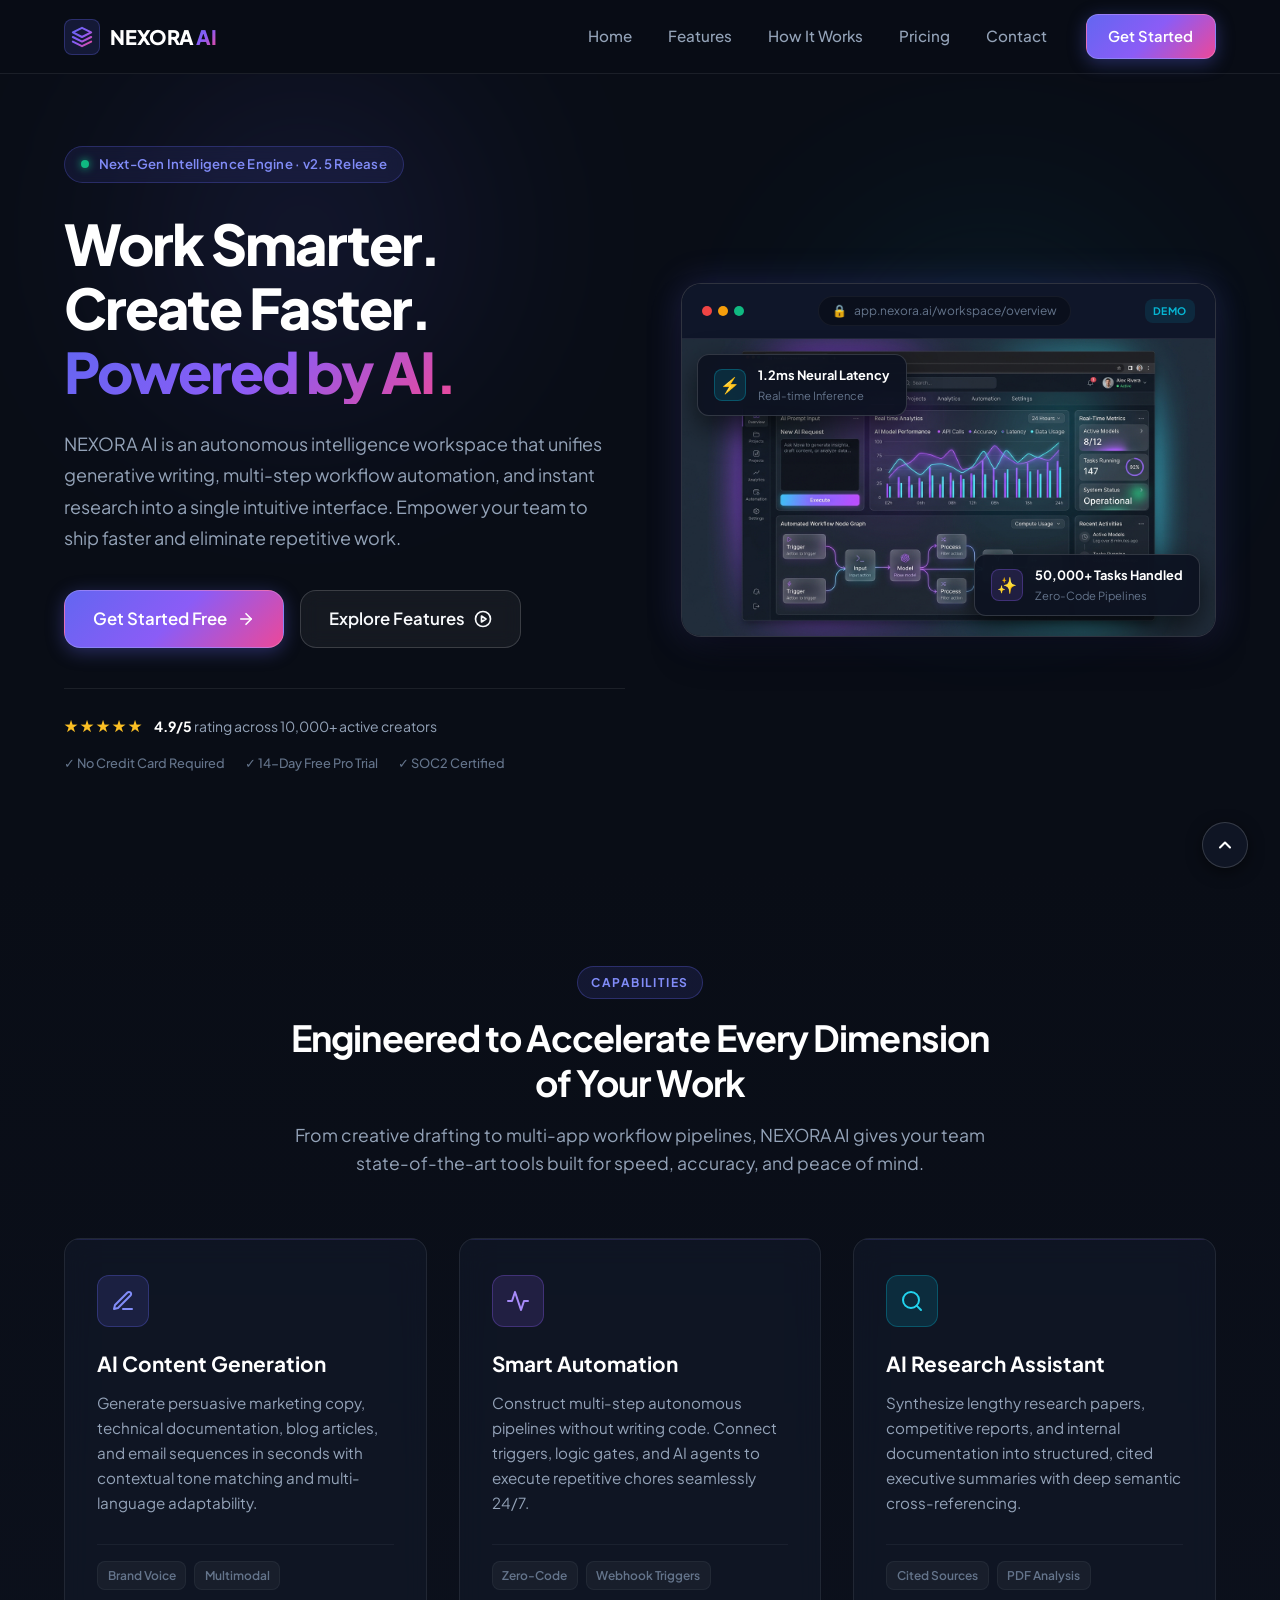
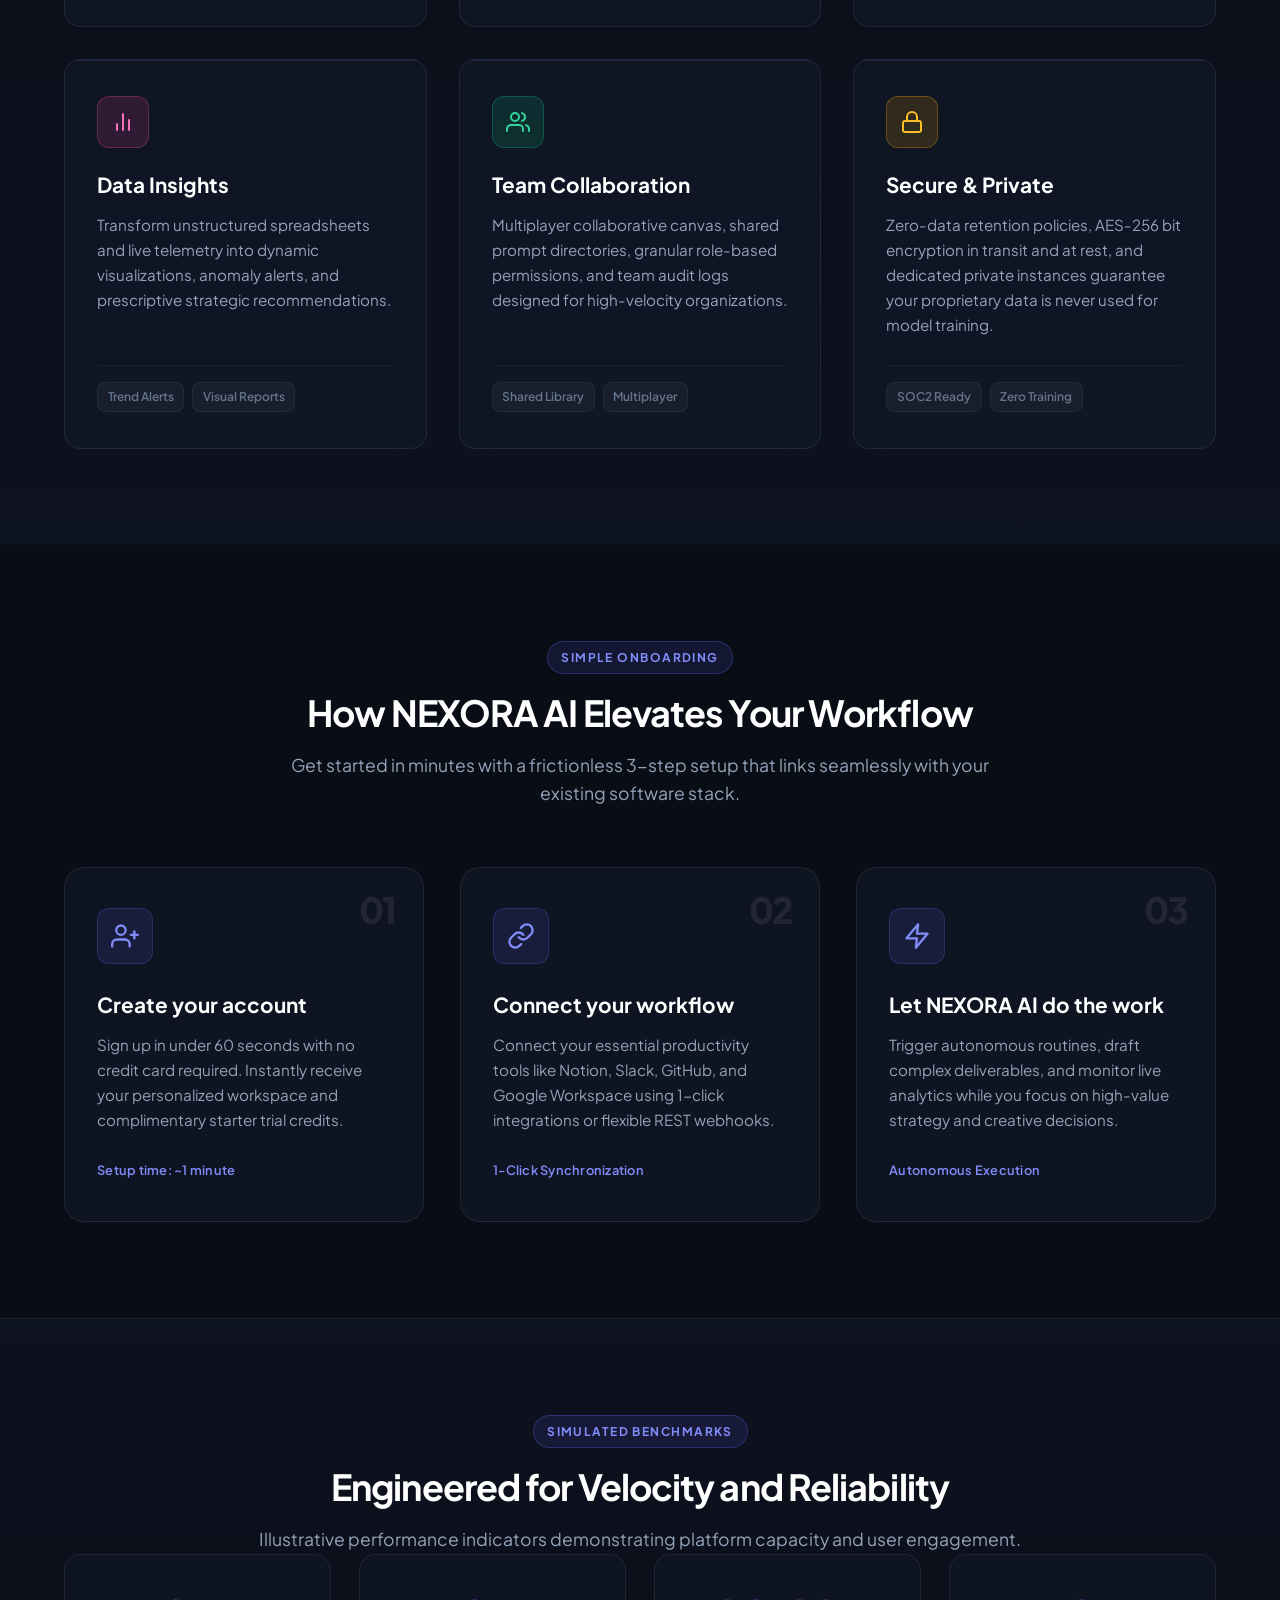
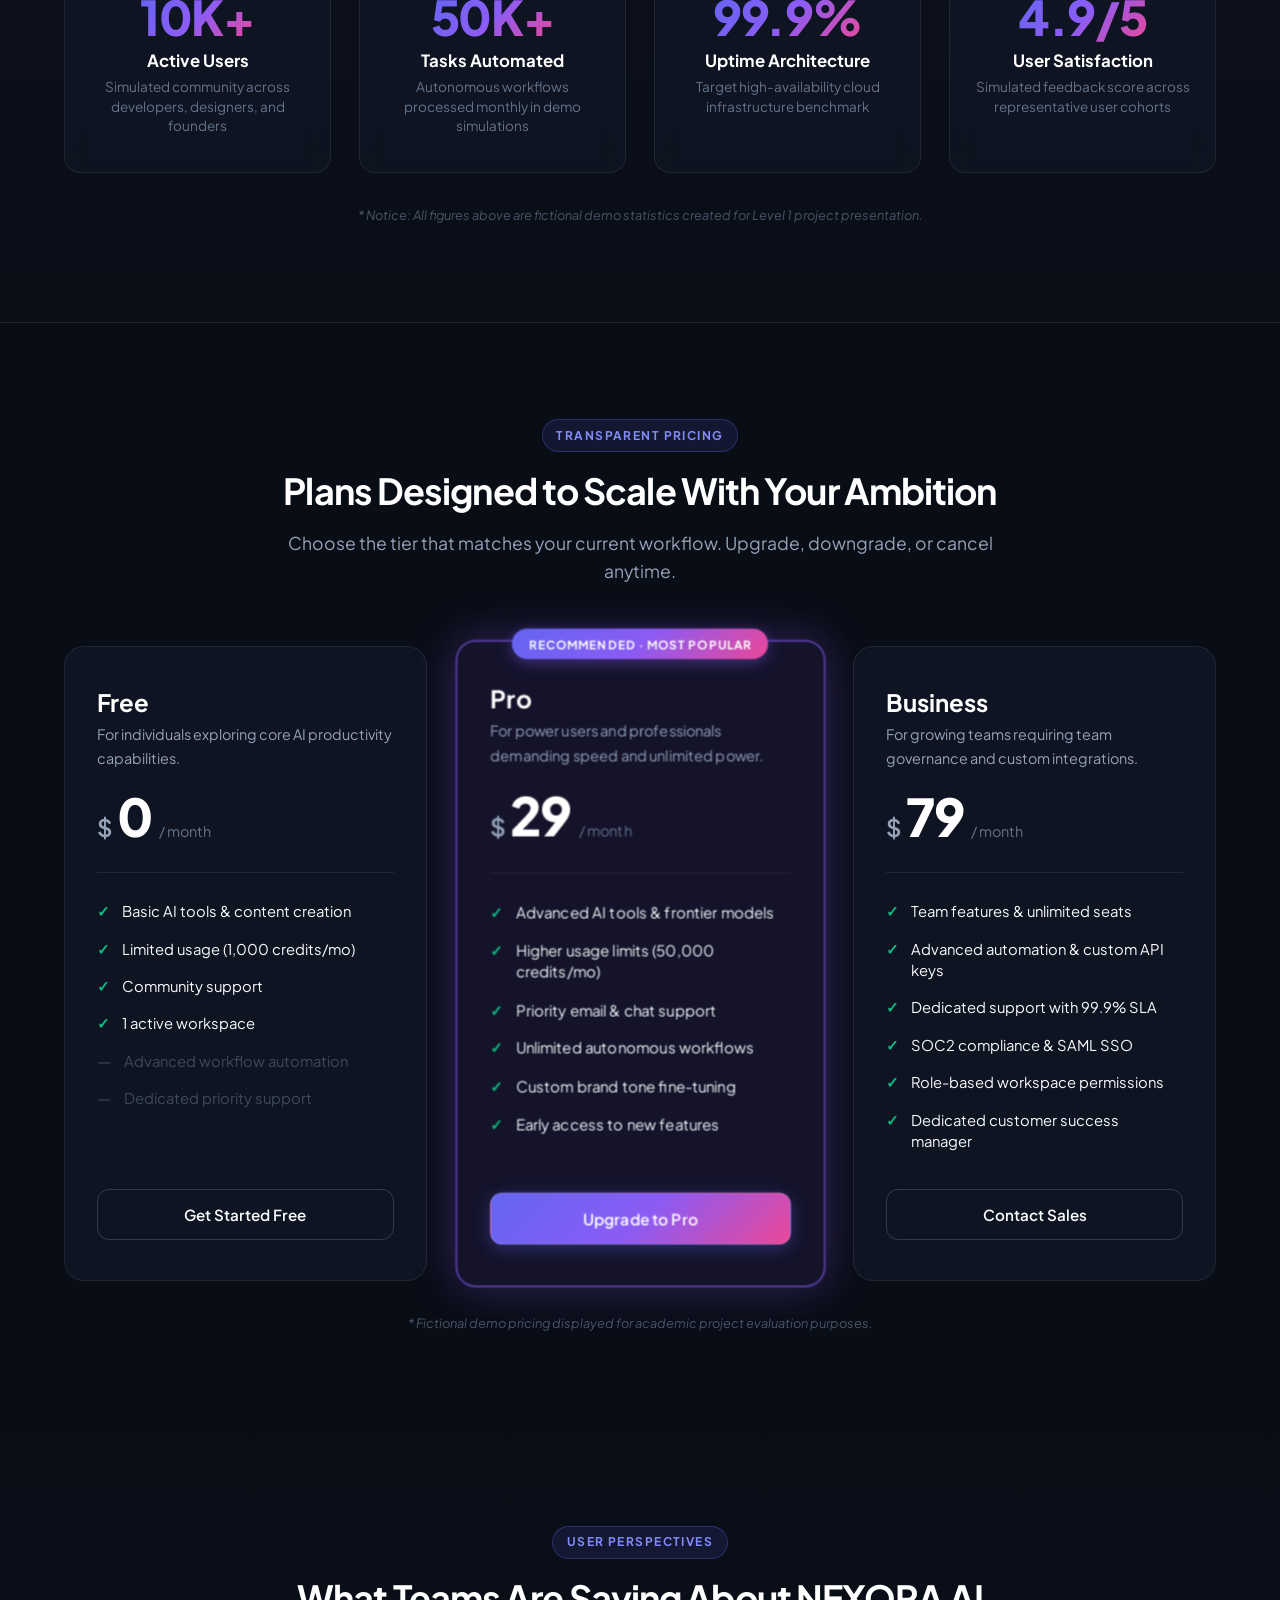
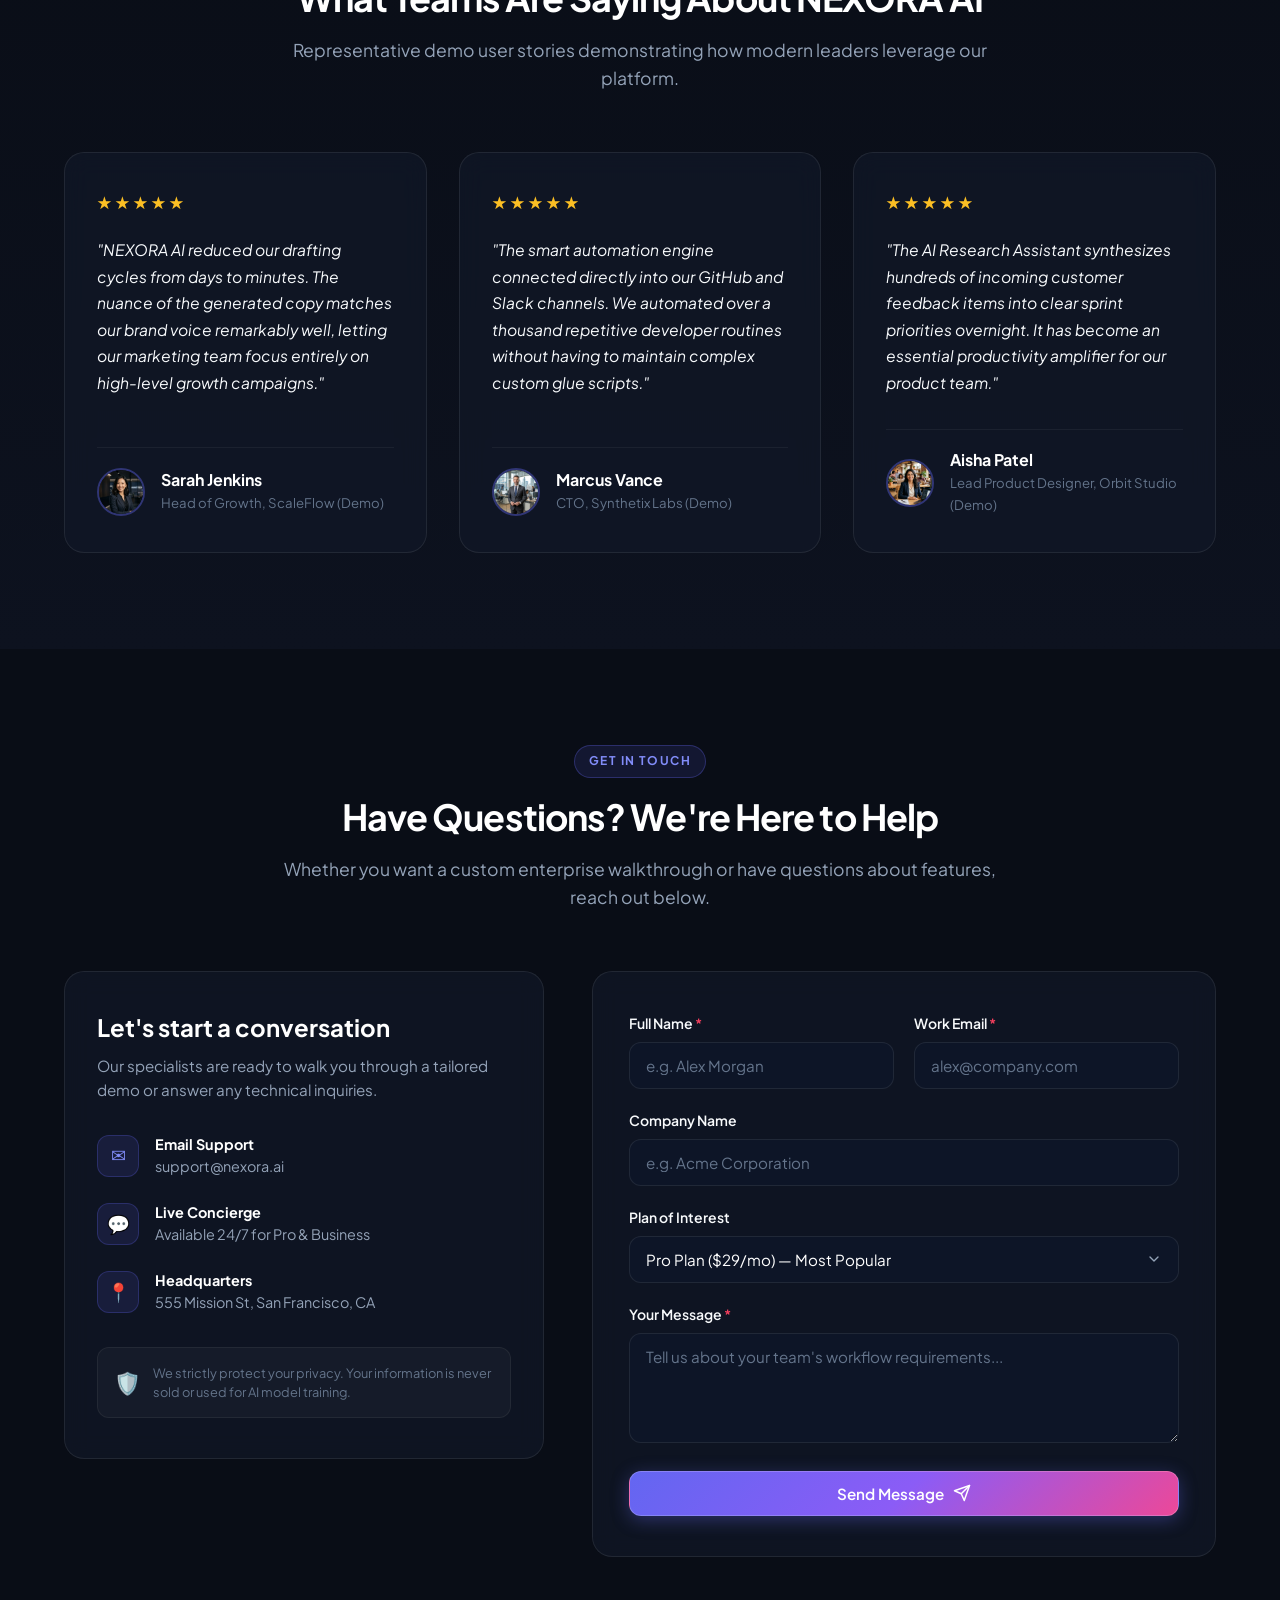
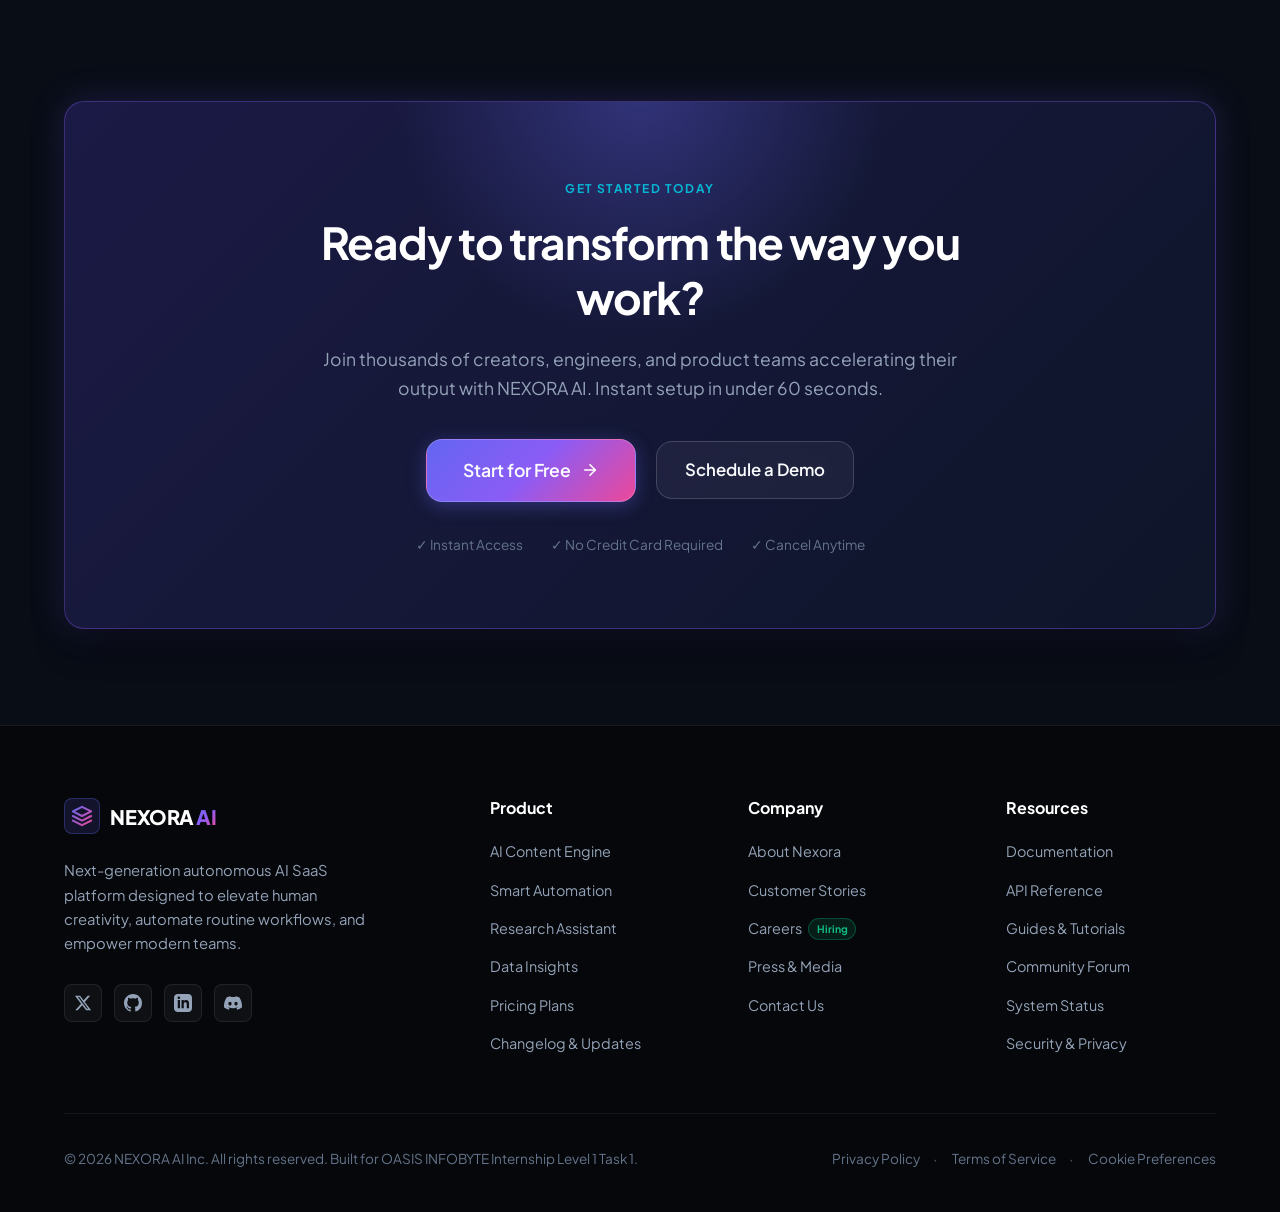
==== commit 8723fe84: "Enhance Task 1 landing page" ====
--- a/LEVEL 1/Task-1-AI-SaaS-Landing-Page/index.html
+++ b/LEVEL 1/Task-1-AI-SaaS-Landing-Page/index.html
@@ -5,19 +5,18 @@
   <meta charset="UTF-8">
   <meta name="viewport" content="width=device-width, initial-scale=1.0">
   <meta name="description"
-    content="NEXORA AI - Work Smarter. Create Faster. Powered by AI. Next-generation AI SaaS platform for content generation, workflow automation, and research.">
-  <meta name="keywords"
-    content="AI, SaaS, artificial intelligence, workflow automation, content creation, productivity">
+    content="NEXORA AI — Work Smarter. Create Faster. Powered by AI. Next-generation AI SaaS platform for content generation, workflow automation, and research.">
+  <meta name="keywords" content="AI SaaS, artificial intelligence, workflow automation, content creation, productivity">
   <meta name="author" content="NEXORA AI">
   <title>NEXORA AI — Work Smarter. Create Faster. Powered by AI.</title>
 
   <!-- Google Fonts: Plus Jakarta Sans for Modern SaaS Typography -->
   <link rel="preconnect" href="https://fonts.googleapis.com">
   <link rel="preconnect" href="https://fonts.gstatic.com" crossorigin>
-  <link href="https://fonts.googleapis.com/css2?family=Plus+Jakarta+Sans:wght@300;400;500;600;700;800&display=swap"
+  <link href="https://fonts.googleapis.com/css2?family=Plus+Jakarta+Sans:wght@400;500;600;700;800&display=swap"
     rel="stylesheet">
 
-  <!-- External Stylesheet -->
+  <!-- External Stylesheet (Pure CSS3) -->
   <link rel="stylesheet" href="css/style.css">
 </head>
 
@@ -25,25 +24,25 @@
 
   <!-- =========================================================================
        1. NAVIGATION BAR
-       Responsive pure-CSS navigation with hamburger toggle for mobile devices
+       Semantic, accessible header with pure-CSS responsive mobile navigation
        ========================================================================= -->
   <header class="header" id="header">
     <div class="container nav-container">
 
       <!-- Brand Logo -->
       <a href="#home" class="logo" aria-label="NEXORA AI Homepage">
-        <span class="logo-icon">
-          <svg width="24" height="24" viewBox="0 0 24 24" fill="none" xmlns="http://www.w3.org/2000/svg">
-            <path d="M12 2L2 7L12 12L22 7L12 2Z" stroke="url(#logo-grad)" stroke-width="2" stroke-linecap="round"
+        <span class="logo-icon" aria-hidden="true">
+          <svg width="22" height="22" viewBox="0 0 24 24" fill="none" xmlns="http://www.w3.org/2000/svg">
+            <path d="M12 2L2 7L12 12L22 7L12 2Z" stroke="url(#nav-logo-grad)" stroke-width="2.2" stroke-linecap="round"
               stroke-linejoin="round" />
-            <path d="M2 17L12 22L22 17" stroke="url(#logo-grad)" stroke-width="2" stroke-linecap="round"
+            <path d="M2 17L12 22L22 17" stroke="url(#nav-logo-grad)" stroke-width="2.2" stroke-linecap="round"
               stroke-linejoin="round" />
-            <path d="M2 12L12 17L22 12" stroke="url(#logo-grad)" stroke-width="2" stroke-linecap="round"
+            <path d="M2 12L12 17L22 12" stroke="url(#nav-logo-grad)" stroke-width="2.2" stroke-linecap="round"
               stroke-linejoin="round" />
             <defs>
-              <linearGradient id="logo-grad" x1="2" y1="2" x2="22" y2="22" gradientUnits="userSpaceOnUse">
+              <linearGradient id="nav-logo-grad" x1="2" y1="2" x2="22" y2="22" gradientUnits="userSpaceOnUse">
                 <stop stop-color="#6366F1" />
-                <stop offset="0.5" stop-color="#A855F7" />
+                <stop offset="0.5" stop-color="#8B5CF6" />
                 <stop offset="1" stop-color="#EC4899" />
               </linearGradient>
             </defs>
@@ -52,7 +51,7 @@
         <span class="logo-text">NEXORA<span class="logo-highlight">AI</span></span>
       </a>
 
-      <!-- Pure CSS Mobile Hamburger Checkbox Toggle (No JavaScript Required) -->
+      <!-- Pure CSS Mobile Hamburger Checkbox Toggle (Zero JavaScript) -->
       <input type="checkbox" id="nav-toggle" class="nav-toggle" aria-label="Toggle navigation menu">
       <label for="nav-toggle" class="nav-toggle-label" aria-label="Open navigation menu">
         <span class="hamburger-bar"></span>
@@ -60,21 +59,18 @@
         <span class="hamburger-bar"></span>
       </label>
 
-      <!-- Navigation Links -->
-      <nav class="nav-menu" aria-label="Main Navigation">
+      <!-- Main Navigation Menu -->
+      <nav class="nav-menu" aria-label="Primary Navigation">
         <ul class="nav-list">
           <li class="nav-item"><a href="#home" class="nav-link">Home</a></li>
           <li class="nav-item"><a href="#features" class="nav-link">Features</a></li>
           <li class="nav-item"><a href="#how-it-works" class="nav-link">How It Works</a></li>
-          <li class="nav-item"><a href="#stats" class="nav-link">Results</a></li>
           <li class="nav-item"><a href="#pricing" class="nav-link">Pricing</a></li>
-          <li class="nav-item"><a href="#testimonials" class="nav-link">Testimonials</a></li>
           <li class="nav-item"><a href="#contact" class="nav-link">Contact</a></li>
         </ul>
 
-        <!-- Navbar Action Buttons -->
+        <!-- Action / CTA Button -->
         <div class="nav-actions">
-          <a href="#pricing" class="btn btn-secondary nav-login-btn">Log In</a>
           <a href="#pricing" class="btn btn-primary nav-cta-btn">Get Started</a>
         </div>
       </nav>
@@ -83,26 +79,26 @@
   </header>
 
   <!-- =========================================================================
-       MAIN CONTENT CONTAINER
+       MAIN CONTENT
        ========================================================================= -->
   <main>
 
     <!-- =======================================================================
          2. HERO SECTION
-         Value proposition, CTA buttons, trust badges & futuristic product mockup
+         Value proposition, primary CTAs, trust badges, and interactive dashboard visual
          ======================================================================= -->
     <section class="hero-section" id="home">
-      <!-- Ambient Glowing Radial Background Elements -->
-      <div class="glow-orb glow-orb-1" aria-hidden="true"></div>
-      <div class="glow-orb glow-orb-2" aria-hidden="true"></div>
+      <!-- Ambient Background Lighting -->
+      <div class="hero-glow hero-glow-left" aria-hidden="true"></div>
+      <div class="hero-glow hero-glow-right" aria-hidden="true"></div>
 
       <div class="container hero-container">
 
-        <!-- Hero Text Content -->
+        <!-- Left: Hero Textual Content -->
         <div class="hero-content">
           <div class="hero-badge">
-            <span class="badge-pulse"></span>
-            <span class="badge-text">Next-Gen Intelligence Engine · v2.5 Released</span>
+            <span class="badge-dot" aria-hidden="true"></span>
+            <span class="badge-text">Next-Gen Intelligence Engine · v2.5 Release</span>
           </div>
 
           <h1 class="hero-title">
@@ -112,40 +108,38 @@
           </h1>
 
           <p class="hero-description">
-            Supercharge your creative and operational output with NEXORA AI. Seamlessly orchestrate autonomous agents,
-            generate high-converting content, synthesize complex research, and streamline your entire digital workflow
-            in one unified workspace.
+            NEXORA AI is an autonomous intelligence workspace that unifies generative writing, multi-step workflow
+            automation, and instant research into a single intuitive interface. Empower your team to ship faster and
+            eliminate repetitive work.
           </p>
 
-          <!-- Hero Action Buttons -->
+          <!-- Primary Call to Actions -->
           <div class="hero-cta-group">
             <a href="#pricing" class="btn btn-primary btn-large">
               <span>Get Started Free</span>
-              <svg class="btn-icon" width="20" height="20" viewBox="0 0 24 24" fill="none" stroke="currentColor"
-                stroke-width="2" stroke-linecap="round" stroke-linejoin="round">
+              <svg class="btn-icon" width="18" height="18" viewBox="0 0 24 24" fill="none" stroke="currentColor"
+                stroke-width="2.2" stroke-linecap="round" stroke-linejoin="round" aria-hidden="true">
                 <line x1="5" y1="12" x2="19" y2="12"></line>
                 <polyline points="12 5 19 12 12 19"></polyline>
               </svg>
             </a>
             <a href="#features" class="btn btn-secondary btn-large">
               <span>Explore Features</span>
-              <svg class="btn-icon" width="20" height="20" viewBox="0 0 24 24" fill="none" stroke="currentColor"
-                stroke-width="2" stroke-linecap="round" stroke-linejoin="round">
+              <svg class="btn-icon" width="18" height="18" viewBox="0 0 24 24" fill="none" stroke="currentColor"
+                stroke-width="2.2" stroke-linecap="round" stroke-linejoin="round" aria-hidden="true">
                 <circle cx="12" cy="12" r="10"></circle>
                 <polygon points="10 8 16 12 10 16 10 8"></polygon>
               </svg>
             </a>
           </div>
 
-          <!-- Hero Trust Indicators -->
+          <!-- Trust Indicators -->
           <div class="hero-trust">
             <div class="trust-rating">
-              <div class="star-group" aria-label="5 stars rating">
-                ★★★★★
-              </div>
-              <span class="trust-text"><strong>4.9/5</strong> rating from 10,000+ teams worldwide</span>
-            </div>
-            <div class="trust-tags">
+              <span class="star-group" aria-label="Rated 5 out of 5 stars">★★★★★</span>
+              <span class="trust-text"><strong>4.9/5</strong> rating across 10,000+ active creators</span>
+            </div>
+            <div class="trust-pills">
               <span class="trust-pill">✓ No Credit Card Required</span>
               <span class="trust-pill">✓ 14-Day Free Pro Trial</span>
               <span class="trust-pill">✓ SOC2 Certified</span>
@@ -153,43 +147,45 @@
           </div>
         </div>
 
-        <!-- Hero Visual / Product Mockup -->
+        <!-- Right: Modern Product Mockup Window -->
         <div class="hero-visual-wrapper">
           <div class="mockup-window">
 
-            <!-- Window Control Header -->
+            <!-- Window Title Bar -->
             <div class="mockup-header">
-              <div class="mockup-dots">
+              <div class="mockup-dots" aria-hidden="true">
                 <span class="dot dot-red"></span>
                 <span class="dot dot-yellow"></span>
                 <span class="dot dot-green"></span>
               </div>
-              <div class="mockup-address-bar">
-                <span class="address-lock">🔒</span>
+              <div class="mockup-address">
+                <span class="address-lock" aria-hidden="true">🔒</span>
                 <span class="address-url">app.nexora.ai/workspace/overview</span>
               </div>
-              <div class="mockup-badge">LIVE DEMO</div>
-            </div>
-
-            <!-- Product Dashboard Preview Image -->
+              <div class="mockup-status">DEMO</div>
+            </div>
+
+            <!-- Dashboard Preview Image & Floating Highlights -->
             <div class="mockup-body">
-              <img src="assets/images/dashboard-preview.jpg" alt="NEXORA AI Interactive SaaS Dashboard Interface"
-                class="dashboard-img" loading="lazy">
-
-              <!-- Floating Metric Badges -->
-              <div class="floating-card floating-card-top" aria-hidden="true">
+              <img src="assets/images/dashboard-preview.jpg"
+                alt="Interactive dashboard of NEXORA AI displaying real-time analytics and neural workflows"
+                class="dashboard-img" width="1280" height="720" loading="eager">
+
+              <!-- Floating Micro-Badge Top -->
+              <div class="floating-badge badge-top" aria-hidden="true">
                 <div class="floating-icon icon-cyan">⚡</div>
-                <div class="floating-text">
-                  <span class="floating-title">1.2ms Average Latency</span>
-                  <span class="floating-sub">Real-time Neural Engine</span>
+                <div class="floating-meta">
+                  <span class="floating-title">1.2ms Neural Latency</span>
+                  <span class="floating-desc">Real-time Inference</span>
                 </div>
               </div>
 
-              <div class="floating-card floating-card-bottom" aria-hidden="true">
+              <!-- Floating Micro-Badge Bottom -->
+              <div class="floating-badge badge-bottom" aria-hidden="true">
                 <div class="floating-icon icon-purple">✨</div>
-                <div class="floating-text">
-                  <span class="floating-title">50,000+ Automations</span>
-                  <span class="floating-sub">Running Continuously</span>
+                <div class="floating-meta">
+                  <span class="floating-title">50,000+ Tasks Handled</span>
+                  <span class="floating-desc">Zero-Code Pipelines</span>
                 </div>
               </div>
 
@@ -202,7 +198,7 @@
 
     <!-- =======================================================================
          3. FEATURES SECTION
-         6 modern cards highlighting core AI capabilities
+         6 modern, consistent capability cards using CSS Grid
          ======================================================================= -->
     <section class="section features-section" id="features">
       <div class="container">
@@ -210,10 +206,10 @@
         <!-- Section Header -->
         <div class="section-header text-center">
           <span class="section-tag">CAPABILITIES</span>
-          <h2 class="section-title">Engineered to Supercharge Every Aspect of Your Work</h2>
+          <h2 class="section-title">Engineered to Accelerate Every Dimension of Your Work</h2>
           <p class="section-subtitle">
-            From creative ideation to enterprise workflow execution, NEXORA AI delivers state-of-the-art neural tools
-            built for modern high-performance teams.
+            From creative drafting to multi-app workflow pipelines, NEXORA AI gives your team state-of-the-art tools
+            built for speed, accuracy, and peace of mind.
           </p>
         </div>
 
@@ -222,8 +218,8 @@
 
           <!-- Feature 1: AI Content Generation -->
           <article class="feature-card">
-            <div class="feature-icon-box icon-gradient-1">
-              <svg width="28" height="28" viewBox="0 0 24 24" fill="none" stroke="currentColor" stroke-width="2"
+            <div class="feature-icon-box icon-indigo" aria-hidden="true">
+              <svg width="24" height="24" viewBox="0 0 24 24" fill="none" stroke="currentColor" stroke-width="2"
                 stroke-linecap="round" stroke-linejoin="round">
                 <path d="M12 20h9"></path>
                 <path d="M16.5 3.5a2.121 2.121 0 0 1 3 3L7 19l-4 1 1-4L16.5 3.5z"></path>
@@ -231,38 +227,39 @@
             </div>
             <h3 class="feature-title">AI Content Generation</h3>
             <p class="feature-desc">
-              Generate persuasive marketing copy, technical documentation, articles, and code in seconds with deep brand
-              voice customization and tone adaptability.
+              Generate persuasive marketing copy, technical documentation, blog articles, and email sequences in seconds
+              with contextual tone matching and multi-language adaptability.
             </p>
-            <div class="feature-footer">
-              <span class="feature-tag">Multimodal Copy</span>
-              <span class="feature-tag">Tone Tuning</span>
+            <div class="feature-tags">
+              <span class="feature-pill">Brand Voice</span>
+              <span class="feature-pill">Multimodal</span>
             </div>
           </article>
 
           <!-- Feature 2: Smart Automation -->
           <article class="feature-card">
-            <div class="feature-icon-box icon-gradient-2">
-              <svg width="28" height="28" viewBox="0 0 24 24" fill="none" stroke="currentColor" stroke-width="2"
+            <div class="feature-icon-box icon-purple" aria-hidden="true">
+              <svg width="24" height="24" viewBox="0 0 24 24" fill="none" stroke="currentColor" stroke-width="2"
                 stroke-linecap="round" stroke-linejoin="round">
                 <polyline points="22 12 18 12 15 21 9 3 6 12 2 12"></polyline>
               </svg>
             </div>
             <h3 class="feature-title">Smart Automation</h3>
             <p class="feature-desc">
-              Construct multi-step autonomous pipelines without code. Connect triggers, logic branches, and AI agents to
-              execute repetitive routines 24/7.
+              Construct multi-step autonomous pipelines without writing code. Connect triggers, logic gates, and AI
+              agents
+              to execute repetitive chores seamlessly 24/7.
             </p>
-            <div class="feature-footer">
-              <span class="feature-tag">Zero-Code Pipelines</span>
-              <span class="feature-tag">Instant Triggers</span>
+            <div class="feature-tags">
+              <span class="feature-pill">Zero-Code</span>
+              <span class="feature-pill">Webhook Triggers</span>
             </div>
           </article>
 
           <!-- Feature 3: AI Research Assistant -->
           <article class="feature-card">
-            <div class="feature-icon-box icon-gradient-3">
-              <svg width="28" height="28" viewBox="0 0 24 24" fill="none" stroke="currentColor" stroke-width="2"
+            <div class="feature-icon-box icon-cyan" aria-hidden="true">
+              <svg width="24" height="24" viewBox="0 0 24 24" fill="none" stroke="currentColor" stroke-width="2"
                 stroke-linecap="round" stroke-linejoin="round">
                 <circle cx="11" cy="11" r="8"></circle>
                 <line x1="21" y1="21" x2="16.65" y2="16.65"></line>
@@ -270,40 +267,40 @@
             </div>
             <h3 class="feature-title">AI Research Assistant</h3>
             <p class="feature-desc">
-              Synthesize thousands of research papers, market briefs, and internal PDFs into concise, cited executive
-              summaries with instant semantic queries.
+              Synthesize lengthy research papers, competitive reports, and internal documentation into structured,
+              cited executive summaries with deep semantic cross-referencing.
             </p>
-            <div class="feature-footer">
-              <span class="feature-tag">Cited Evidence</span>
-              <span class="feature-tag">PDF & Web Search</span>
+            <div class="feature-tags">
+              <span class="feature-pill">Cited Sources</span>
+              <span class="feature-pill">PDF Analysis</span>
             </div>
           </article>
 
           <!-- Feature 4: Data Insights -->
           <article class="feature-card">
-            <div class="feature-icon-box icon-gradient-4">
-              <svg width="28" height="28" viewBox="0 0 24 24" fill="none" stroke="currentColor" stroke-width="2"
+            <div class="feature-icon-box icon-pink" aria-hidden="true">
+              <svg width="24" height="24" viewBox="0 0 24 24" fill="none" stroke="currentColor" stroke-width="2"
                 stroke-linecap="round" stroke-linejoin="round">
-                <rect x="2" y="3" width="20" height="14" rx="2" ry="2"></rect>
-                <line x1="8" y1="21" x2="16" y2="21"></line>
-                <line x1="12" y1="17" x2="12" y2="21"></line>
+                <line x1="18" y1="20" x2="18" y2="10"></line>
+                <line x1="12" y1="20" x2="12" y2="4"></line>
+                <line x1="6" y1="20" x2="6" y2="14"></line>
               </svg>
             </div>
             <h3 class="feature-title">Data Insights</h3>
             <p class="feature-desc">
-              Transform messy spreadsheets and raw telemetry into visual intelligence, automated trend forecasting, and
-              actionable strategic recommendations.
+              Transform unstructured spreadsheets and live telemetry into dynamic visualizations, anomaly alerts, and
+              prescriptive strategic recommendations.
             </p>
-            <div class="feature-footer">
-              <span class="feature-tag">Predictive Analytics</span>
-              <span class="feature-tag">Instant Charts</span>
+            <div class="feature-tags">
+              <span class="feature-pill">Trend Alerts</span>
+              <span class="feature-pill">Visual Reports</span>
             </div>
           </article>
 
           <!-- Feature 5: Team Collaboration -->
           <article class="feature-card">
-            <div class="feature-icon-box icon-gradient-5">
-              <svg width="28" height="28" viewBox="0 0 24 24" fill="none" stroke="currentColor" stroke-width="2"
+            <div class="feature-icon-box icon-green" aria-hidden="true">
+              <svg width="24" height="24" viewBox="0 0 24 24" fill="none" stroke="currentColor" stroke-width="2"
                 stroke-linecap="round" stroke-linejoin="round">
                 <path d="M17 21v-2a4 4 0 0 0-4-4H5a4 4 0 0 0-4 4v2"></path>
                 <circle cx="9" cy="7" r="4"></circle>
@@ -313,19 +310,19 @@
             </div>
             <h3 class="feature-title">Team Collaboration</h3>
             <p class="feature-desc">
-              Real-time multiplayer canvas, shared prompt libraries, team comments, role-based workspace permissions,
-              and audit logs built for scale.
+              Multiplayer collaborative canvas, shared prompt directories, granular role-based permissions, and team
+              audit logs designed for high-velocity organizations.
             </p>
-            <div class="feature-footer">
-              <span class="feature-tag">Multiplayer Canvas</span>
-              <span class="feature-tag">Shared Prompts</span>
+            <div class="feature-tags">
+              <span class="feature-pill">Shared Library</span>
+              <span class="feature-pill">Multiplayer</span>
             </div>
           </article>
 
           <!-- Feature 6: Secure & Private -->
           <article class="feature-card">
-            <div class="feature-icon-box icon-gradient-6">
-              <svg width="28" height="28" viewBox="0 0 24 24" fill="none" stroke="currentColor" stroke-width="2"
+            <div class="feature-icon-box icon-amber" aria-hidden="true">
+              <svg width="24" height="24" viewBox="0 0 24 24" fill="none" stroke="currentColor" stroke-width="2"
                 stroke-linecap="round" stroke-linejoin="round">
                 <rect x="3" y="11" width="18" height="11" rx="2" ry="2"></rect>
                 <path d="M7 11V7a5 5 0 0 1 10 0v4"></path>
@@ -333,12 +330,13 @@
             </div>
             <h3 class="feature-title">Secure & Private</h3>
             <p class="feature-desc">
-              Zero-retention policies, AES-256 end-to-end encryption, and dedicated private instances ensure your
-              proprietary data is never used for training.
+              Zero-data retention policies, AES-256 bit encryption in transit and at rest, and dedicated private
+              instances
+              guarantee your proprietary data is never used for model training.
             </p>
-            <div class="feature-footer">
-              <span class="feature-tag">SOC2 Type II</span>
-              <span class="feature-tag">Zero Model Training</span>
+            <div class="feature-tags">
+              <span class="feature-pill">SOC2 Ready</span>
+              <span class="feature-pill">Zero Training</span>
             </div>
           </article>
 
@@ -348,16 +346,16 @@
 
     <!-- =======================================================================
          4. HOW IT WORKS SECTION
-         3 clear, structured onboarding steps with visual connectors
+         3 clear, numbered steps with subtle CSS progression indicators
          ======================================================================= -->
     <section class="section how-it-works-section" id="how-it-works">
       <div class="container">
 
         <div class="section-header text-center">
-          <span class="section-tag">EFFORTLESS ONBOARDING</span>
+          <span class="section-tag">SIMPLE ONBOARDING</span>
           <h2 class="section-title">How NEXORA AI Elevates Your Workflow</h2>
           <p class="section-subtitle">
-            Get started in minutes with an intuitive, frictionless setup designed to integrate directly with your modern
+            Get started in minutes with a frictionless 3-step setup that links seamlessly with your existing software
             stack.
           </p>
         </div>
@@ -366,9 +364,9 @@
 
           <!-- Step 1 -->
           <div class="step-card">
-            <div class="step-number-badge">01</div>
-            <div class="step-icon-wrap">
-              <svg width="32" height="32" viewBox="0 0 24 24" fill="none" stroke="currentColor" stroke-width="2"
+            <div class="step-badge">01</div>
+            <div class="step-icon-wrap" aria-hidden="true">
+              <svg width="28" height="28" viewBox="0 0 24 24" fill="none" stroke="currentColor" stroke-width="2"
                 stroke-linecap="round" stroke-linejoin="round">
                 <path d="M16 21v-2a4 4 0 0 0-4-4H5a4 4 0 0 0-4 4v2"></path>
                 <circle cx="8.5" cy="7" r="4"></circle>
@@ -378,17 +376,18 @@
             </div>
             <h3 class="step-title">Create your account</h3>
             <p class="step-desc">
-              Sign up in under 60 seconds. No credit card required. Instantly unlock access to your customized workspace
-              with complimentary starter credits.
+              Sign up in under 60 seconds with no credit card required. Instantly receive your personalized workspace
+              and
+              complimentary starter trial credits.
             </p>
-            <div class="step-tag">Step 1 · 60s Setup</div>
+            <span class="step-note">Setup time: ~1 minute</span>
           </div>
 
           <!-- Step 2 -->
           <div class="step-card">
-            <div class="step-number-badge">02</div>
-            <div class="step-icon-wrap">
-              <svg width="32" height="32" viewBox="0 0 24 24" fill="none" stroke="currentColor" stroke-width="2"
+            <div class="step-badge">02</div>
+            <div class="step-icon-wrap" aria-hidden="true">
+              <svg width="28" height="28" viewBox="0 0 24 24" fill="none" stroke="currentColor" stroke-width="2"
                 stroke-linecap="round" stroke-linejoin="round">
                 <path d="M10 13a5 5 0 0 0 7.54.54l3-3a5 5 0 0 0-7.07-7.07l-1.72 1.71"></path>
                 <path d="M14 11a5 5 0 0 0-7.54-.54l-3 3a5 5 0 0 0 7.07 7.07l1.71-1.71"></path>
@@ -396,27 +395,27 @@
             </div>
             <h3 class="step-title">Connect your workflow</h3>
             <p class="step-desc">
-              Link your existing tools—Notion, Slack, GitHub, Figma, and Google Workspace—with one click or utilize our
-              high-throughput REST APIs.
+              Connect your essential productivity tools like Notion, Slack, GitHub, and Google Workspace using 1-click
+              integrations or flexible REST webhooks.
             </p>
-            <div class="step-tag">Step 2 · 1-Click Sync</div>
+            <span class="step-note">1-Click Synchronization</span>
           </div>
 
           <!-- Step 3 -->
           <div class="step-card">
-            <div class="step-number-badge">03</div>
-            <div class="step-icon-wrap">
-              <svg width="32" height="32" viewBox="0 0 24 24" fill="none" stroke="currentColor" stroke-width="2"
+            <div class="step-badge">03</div>
+            <div class="step-icon-wrap" aria-hidden="true">
+              <svg width="28" height="28" viewBox="0 0 24 24" fill="none" stroke="currentColor" stroke-width="2"
                 stroke-linecap="round" stroke-linejoin="round">
                 <polygon points="13 2 3 14 12 14 11 22 21 10 12 10 13 2"></polygon>
               </svg>
             </div>
             <h3 class="step-title">Let NEXORA AI do the work</h3>
             <p class="step-desc">
-              Deploy autonomous agents, trigger intelligent automations, and observe as complex cognitive tasks are
-              solved with speed and surgical precision.
+              Trigger autonomous routines, draft complex deliverables, and monitor live analytics while you focus on
+              high-value strategy and creative decisions.
             </p>
-            <div class="step-tag">Step 3 · Infinite Scale</div>
+            <span class="step-note">Autonomous Execution</span>
           </div>
 
         </div>
@@ -432,10 +431,10 @@
       <div class="container">
 
         <div class="stats-header text-center">
-          <span class="section-tag">PROVEN IMPACT</span>
-          <h2 class="section-title">Trusted by Thousands of Visionary Builders</h2>
+          <span class="section-tag">SIMULATED BENCHMARKS</span>
+          <h2 class="section-title">Engineered for Velocity and Reliability</h2>
           <p class="section-subtitle">
-            Measurable results delivered daily across engineering, growth, marketing, and product teams.
+            Illustrative performance indicators demonstrating platform capacity and user engagement.
           </p>
         </div>
 
@@ -443,32 +442,32 @@
 
           <div class="stat-card">
             <div class="stat-number gradient-text">10K+</div>
-            <div class="stat-label">Active Users</div>
-            <p class="stat-sub">Creators, founders, and developers across 80+ countries</p>
+            <h3 class="stat-label">Active Users</h3>
+            <p class="stat-sub">Simulated community across developers, designers, and founders</p>
           </div>
 
           <div class="stat-card">
             <div class="stat-number gradient-text">50K+</div>
-            <div class="stat-label">Tasks Automated</div>
-            <p class="stat-sub">Autonomous workflows successfully processed monthly</p>
+            <h3 class="stat-label">Tasks Automated</h3>
+            <p class="stat-sub">Autonomous workflows processed monthly in demo simulations</p>
           </div>
 
           <div class="stat-card">
             <div class="stat-number gradient-text">99.9%</div>
-            <div class="stat-label">Guaranteed Uptime</div>
-            <p class="stat-sub">Enterprise SLA with multi-region redundant cloud servers</p>
+            <h3 class="stat-label">Uptime Architecture</h3>
+            <p class="stat-sub">Target high-availability cloud infrastructure benchmark</p>
           </div>
 
           <div class="stat-card">
             <div class="stat-number gradient-text">4.9/5</div>
-            <div class="stat-label">User Satisfaction</div>
-            <p class="stat-sub">Based on 3,500+ verified customer reviews and feedback</p>
+            <h3 class="stat-label">User Satisfaction</h3>
+            <p class="stat-sub">Simulated feedback score across representative user cohorts</p>
           </div>
 
         </div>
 
         <p class="stats-disclaimer text-center">
-          * Note: Statistics are demo values presented for illustration purposes.
+          * Notice: All figures above are fictional demo statistics created for Level 1 project presentation.
         </p>
 
       </div>
@@ -476,7 +475,7 @@
 
     <!-- =======================================================================
          6. PRICING SECTION
-         3 clear tiers: Free, Pro (visually highlighted), and Business
+         3 plans (Free, Pro highlighted, Business) with clear hierarchy
          ======================================================================= -->
     <section class="section pricing-section" id="pricing">
       <div class="container">
@@ -485,17 +484,17 @@
           <span class="section-tag">TRANSPARENT PRICING</span>
           <h2 class="section-title">Plans Designed to Scale With Your Ambition</h2>
           <p class="section-subtitle">
-            Start free, explore all features, and upgrade whenever you are ready. Cancel anytime with no penalties.
+            Choose the tier that matches your current workflow. Upgrade, downgrade, or cancel anytime.
           </p>
         </div>
 
         <div class="pricing-grid">
 
-          <!-- Pricing Tier 1: Free -->
+          <!-- Plan 1: Free -->
           <div class="pricing-card">
             <div class="pricing-card-header">
               <h3 class="plan-name">Free</h3>
-              <p class="plan-desc">Perfect for individuals and hobbyists testing the power of AI.</p>
+              <p class="plan-desc">For individuals exploring core AI productivity capabilities.</p>
               <div class="plan-price-wrap">
                 <span class="currency">$</span>
                 <span class="price-val">0</span>
@@ -507,41 +506,41 @@
 
             <ul class="pricing-features">
               <li class="feature-item">
-                <span class="check-icon">✓</span>
-                <span>Basic AI tools & text generation</span>
-              </li>
-              <li class="feature-item">
-                <span class="check-icon">✓</span>
+                <span class="check-icon" aria-hidden="true">✓</span>
+                <span>Basic AI tools & content creation</span>
+              </li>
+              <li class="feature-item">
+                <span class="check-icon" aria-hidden="true">✓</span>
                 <span>Limited usage (1,000 credits/mo)</span>
               </li>
               <li class="feature-item">
-                <span class="check-icon">✓</span>
-                <span>Community support via Discord</span>
-              </li>
-              <li class="feature-item">
-                <span class="check-icon">✓</span>
+                <span class="check-icon" aria-hidden="true">✓</span>
+                <span>Community support</span>
+              </li>
+              <li class="feature-item">
+                <span class="check-icon" aria-hidden="true">✓</span>
                 <span>1 active workspace</span>
               </li>
               <li class="feature-item item-disabled">
-                <span class="cross-icon">✕</span>
-                <span>Custom workflow automations</span>
+                <span class="dash-icon" aria-hidden="true">—</span>
+                <span>Advanced workflow automation</span>
               </li>
               <li class="feature-item item-disabled">
-                <span class="cross-icon">✕</span>
-                <span>Priority dedicated support</span>
+                <span class="dash-icon" aria-hidden="true">—</span>
+                <span>Dedicated priority support</span>
               </li>
             </ul>
 
             <a href="#contact" class="btn btn-outline btn-block">Get Started Free</a>
           </div>
 
-          <!-- Pricing Tier 2: Pro (HIGHLIGHTED) -->
+          <!-- Plan 2: Pro (HIGHLIGHTED) -->
           <div class="pricing-card pricing-card-featured">
-            <div class="featured-badge">MOST POPULAR · 40% OFF</div>
+            <div class="featured-badge">RECOMMENDED · MOST POPULAR</div>
 
             <div class="pricing-card-header">
               <h3 class="plan-name">Pro</h3>
-              <p class="plan-desc">For professionals and fast-moving builders needing uncapped speed.</p>
+              <p class="plan-desc">For power users and professionals demanding speed and unlimited power.</p>
               <div class="plan-price-wrap">
                 <span class="currency">$</span>
                 <span class="price-val">29</span>
@@ -553,39 +552,39 @@
 
             <ul class="pricing-features">
               <li class="feature-item">
-                <span class="check-icon">✓</span>
+                <span class="check-icon" aria-hidden="true">✓</span>
                 <span>Advanced AI tools & frontier models</span>
               </li>
               <li class="feature-item">
-                <span class="check-icon">✓</span>
+                <span class="check-icon" aria-hidden="true">✓</span>
                 <span>Higher usage limits (50,000 credits/mo)</span>
               </li>
               <li class="feature-item">
-                <span class="check-icon">✓</span>
-                <span>Priority support (under 2hr response)</span>
-              </li>
-              <li class="feature-item">
-                <span class="check-icon">✓</span>
-                <span>Unlimited automated workflows</span>
-              </li>
-              <li class="feature-item">
-                <span class="check-icon">✓</span>
-                <span>Custom brand tone & voice tuning</span>
-              </li>
-              <li class="feature-item">
-                <span class="check-icon">✓</span>
-                <span>Early beta access to new features</span>
+                <span class="check-icon" aria-hidden="true">✓</span>
+                <span>Priority email & chat support</span>
+              </li>
+              <li class="feature-item">
+                <span class="check-icon" aria-hidden="true">✓</span>
+                <span>Unlimited autonomous workflows</span>
+              </li>
+              <li class="feature-item">
+                <span class="check-icon" aria-hidden="true">✓</span>
+                <span>Custom brand tone fine-tuning</span>
+              </li>
+              <li class="feature-item">
+                <span class="check-icon" aria-hidden="true">✓</span>
+                <span>Early access to new features</span>
               </li>
             </ul>
 
             <a href="#contact" class="btn btn-primary btn-block btn-featured">Upgrade to Pro</a>
           </div>
 
-          <!-- Pricing Tier 3: Business -->
+          <!-- Plan 3: Business -->
           <div class="pricing-card">
             <div class="pricing-card-header">
               <h3 class="plan-name">Business</h3>
-              <p class="plan-desc">For growing startups and established teams requiring enterprise control.</p>
+              <p class="plan-desc">For growing teams requiring team governance and custom integrations.</p>
               <div class="plan-price-wrap">
                 <span class="currency">$</span>
                 <span class="price-val">79</span>
@@ -597,27 +596,27 @@
 
             <ul class="pricing-features">
               <li class="feature-item">
-                <span class="check-icon">✓</span>
+                <span class="check-icon" aria-hidden="true">✓</span>
                 <span>Team features & unlimited seats</span>
               </li>
               <li class="feature-item">
-                <span class="check-icon">✓</span>
+                <span class="check-icon" aria-hidden="true">✓</span>
                 <span>Advanced automation & custom API keys</span>
               </li>
               <li class="feature-item">
-                <span class="check-icon">✓</span>
+                <span class="check-icon" aria-hidden="true">✓</span>
                 <span>Dedicated support with 99.9% SLA</span>
               </li>
               <li class="feature-item">
-                <span class="check-icon">✓</span>
-                <span>SOC2 Type II compliance & custom SSO</span>
-              </li>
-              <li class="feature-item">
-                <span class="check-icon">✓</span>
-                <span>Audit logging & role-based permissions</span>
-              </li>
-              <li class="feature-item">
-                <span class="check-icon">✓</span>
+                <span class="check-icon" aria-hidden="true">✓</span>
+                <span>SOC2 compliance & SAML SSO</span>
+              </li>
+              <li class="feature-item">
+                <span class="check-icon" aria-hidden="true">✓</span>
+                <span>Role-based workspace permissions</span>
+              </li>
+              <li class="feature-item">
+                <span class="check-icon" aria-hidden="true">✓</span>
                 <span>Dedicated customer success manager</span>
               </li>
             </ul>
@@ -626,22 +625,26 @@
           </div>
 
         </div>
+
+        <p class="pricing-note text-center">
+          * Fictional demo pricing displayed for academic project evaluation purposes.
+        </p>
 
       </div>
     </section>
 
     <!-- =======================================================================
          7. TESTIMONIALS SECTION
-         3 authentic demo customer reviews with authentic generated portraits
+         3 fictional customer testimonials with authentic avatar portraits
          ======================================================================= -->
     <section class="section testimonials-section" id="testimonials">
       <div class="container">
 
         <div class="section-header text-center">
-          <span class="section-tag">CUSTOMER STORIES</span>
-          <h2 class="section-title">Loved by High-Impact Leaders Worldwide</h2>
+          <span class="section-tag">USER PERSPECTIVES</span>
+          <h2 class="section-title">What Teams Are Saying About NEXORA AI</h2>
           <p class="section-subtitle">
-            See how forward-thinking teams leverage NEXORA AI to replace hours of manual work with instant intelligence.
+            Representative demo user stories demonstrating how modern leaders leverage our platform.
           </p>
         </div>
 
@@ -651,15 +654,15 @@
           <article class="testimonial-card">
             <div class="testimonial-stars" aria-label="5 out of 5 stars">★★★★★</div>
             <blockquote class="testimonial-quote">
-              "NEXORA AI cut our content generation cycle from 3 days to less than 20 minutes. The quality and nuance of
-              output is noticeably ahead of every other tool we've trialed. It's become our team's secret weapon."
+              "NEXORA AI reduced our drafting cycles from days to minutes. The nuance of the generated copy matches our
+              brand voice remarkably well, letting our marketing team focus entirely on high-level growth campaigns."
             </blockquote>
             <div class="testimonial-author">
-              <img src="assets/images/avatar-1.jpg" alt="Portrait of Sarah Jenkins" class="author-avatar"
-                loading="lazy">
+              <img src="assets/images/avatar-1.jpg" alt="Portrait of Sarah Jenkins, Head of Growth"
+                class="author-avatar" width="48" height="48" loading="lazy">
               <div class="author-meta">
-                <h4 class="author-name">Sarah Jenkins</h4>
-                <p class="author-role">Head of Growth, ScaleFlow</p>
+                <h3 class="author-name">Sarah Jenkins</h3>
+                <p class="author-role">Head of Growth, ScaleFlow (Demo)</p>
               </div>
             </div>
           </article>
@@ -668,14 +671,15 @@
           <article class="testimonial-card">
             <div class="testimonial-stars" aria-label="5 out of 5 stars">★★★★★</div>
             <blockquote class="testimonial-quote">
-              "The smart automation engine effortlessly connected into our Slack and GitHub environments. We automated
-              over 1,200 developer routines in our very first month without writing a single line of fragile glue code."
+              "The smart automation engine connected directly into our GitHub and Slack channels. We automated over a
+              thousand repetitive developer routines without having to maintain complex custom glue scripts."
             </blockquote>
             <div class="testimonial-author">
-              <img src="assets/images/avatar-2.jpg" alt="Portrait of Marcus Vance" class="author-avatar" loading="lazy">
+              <img src="assets/images/avatar-2.jpg" alt="Portrait of Marcus Vance, CTO" class="author-avatar" width="48"
+                height="48" loading="lazy">
               <div class="author-meta">
-                <h4 class="author-name">Marcus Vance</h4>
-                <p class="author-role">CTO, Synthetix Labs</p>
+                <h3 class="author-name">Marcus Vance</h3>
+                <p class="author-role">CTO, Synthetix Labs (Demo)</p>
               </div>
             </div>
           </article>
@@ -684,14 +688,15 @@
           <article class="testimonial-card">
             <div class="testimonial-stars" aria-label="5 out of 5 stars">★★★★★</div>
             <blockquote class="testimonial-quote">
-              "As a product team running two-week sprints, the AI Research Assistant synthesizes hundreds of customer
-              feedback tickets into actionable roadmaps overnight. It feels like having 5 senior analysts on call."
+              "The AI Research Assistant synthesizes hundreds of incoming customer feedback items into clear sprint
+              priorities overnight. It has become an essential productivity amplifier for our product team."
             </blockquote>
             <div class="testimonial-author">
-              <img src="assets/images/avatar-3.jpg" alt="Portrait of Aisha Patel" class="author-avatar" loading="lazy">
+              <img src="assets/images/avatar-3.jpg" alt="Portrait of Aisha Patel, Lead Product Designer"
+                class="author-avatar" width="48" height="48" loading="lazy">
               <div class="author-meta">
-                <h4 class="author-name">Aisha Patel</h4>
-                <p class="author-role">Lead Product Designer, Orbit Studio</p>
+                <h3 class="author-name">Aisha Patel</h3>
+                <p class="author-role">Lead Product Designer, Orbit Studio (Demo)</p>
               </div>
             </div>
           </article>
@@ -702,23 +707,23 @@
     </section>
 
     <!-- =======================================================================
-         CONTACT SECTION
-         Accessible HTML/CSS contact form with validation styling
+         8. CONTACT SECTION
+         Accessible HTML5 contact form with validation styling and direct info cards
          ======================================================================= -->
     <section class="section contact-section" id="contact">
       <div class="container">
 
         <div class="section-header text-center">
           <span class="section-tag">GET IN TOUCH</span>
-          <h2 class="section-title">Ready to Elevate Your Productivity?</h2>
+          <h2 class="section-title">Have Questions? We're Here to Help</h2>
           <p class="section-subtitle">
-            Have questions about our enterprise plans, custom integrations, or custom models? Drop us a message.
+            Whether you want a custom enterprise walkthrough or have questions about features, reach out below.
           </p>
         </div>
 
         <div class="contact-wrapper">
 
-          <!-- Contact Info Cards -->
+          <!-- Left: Contact Details -->
           <div class="contact-info-panel">
             <h3 class="panel-title">Let's start a conversation</h3>
             <p class="panel-desc">
@@ -727,15 +732,15 @@
 
             <div class="contact-details">
               <div class="detail-item">
-                <div class="detail-icon">✉</div>
+                <div class="detail-icon" aria-hidden="true">✉</div>
                 <div>
-                  <h4 class="detail-label">Email Us</h4>
+                  <h4 class="detail-label">Email Support</h4>
                   <p class="detail-value">support@nexora.ai</p>
                 </div>
               </div>
 
               <div class="detail-item">
-                <div class="detail-icon">💬</div>
+                <div class="detail-icon" aria-hidden="true">💬</div>
                 <div>
                   <h4 class="detail-label">Live Concierge</h4>
                   <p class="detail-value">Available 24/7 for Pro & Business</p>
@@ -743,7 +748,7 @@
               </div>
 
               <div class="detail-item">
-                <div class="detail-icon">📍</div>
+                <div class="detail-icon" aria-hidden="true">📍</div>
                 <div>
                   <h4 class="detail-label">Headquarters</h4>
                   <p class="detail-value">555 Mission St, San Francisco, CA</p>
@@ -751,27 +756,29 @@
               </div>
             </div>
 
-            <!-- Trust Badge Box -->
+            <!-- Privacy Guarantee Badge -->
             <div class="contact-assurance">
-              <span class="assurance-icon">🛡️</span>
-              <p class="assurance-text">We strictly protect your privacy. Your information is never sold, leased, or
-                used for AI model training.</p>
-            </div>
-          </div>
-
-          <!-- Contact Form (Pure HTML5 & CSS3 with built-in validation) -->
+              <span class="assurance-icon" aria-hidden="true">🛡️</span>
+              <p class="assurance-text">We strictly protect your privacy. Your information is never sold or used for AI
+                model training.</p>
+            </div>
+          </div>
+
+          <!-- Right: Pure HTML5 Contact Form -->
           <div class="contact-form-panel">
             <form class="contact-form" action="#home" method="get">
 
               <div class="form-row">
                 <div class="form-group">
-                  <label for="full-name" class="form-label">Full Name <span class="required">*</span></label>
+                  <label for="full-name" class="form-label">Full Name <span class="required"
+                      aria-hidden="true">*</span></label>
                   <input type="text" id="full-name" name="name" class="form-input" placeholder="e.g. Alex Morgan"
                     required>
                 </div>
 
                 <div class="form-group">
-                  <label for="work-email" class="form-label">Work Email <span class="required">*</span></label>
+                  <label for="work-email" class="form-label">Work Email <span class="required"
+                      aria-hidden="true">*</span></label>
                   <input type="email" id="work-email" name="email" class="form-input" placeholder="alex@company.com"
                     required>
                 </div>
@@ -785,7 +792,7 @@
               <div class="form-group">
                 <label for="plan-interest" class="form-label">Plan of Interest</label>
                 <select id="plan-interest" name="plan" class="form-select">
-                  <option value="pro">Pro Plan ($29/mo)</option>
+                  <option value="pro">Pro Plan ($29/mo) — Most Popular</option>
                   <option value="business">Business Plan ($79/mo)</option>
                   <option value="free">Free Starter Plan</option>
                   <option value="custom">Custom Enterprise Solutions</option>
@@ -793,15 +800,16 @@
               </div>
 
               <div class="form-group">
-                <label for="message" class="form-label">Your Message <span class="required">*</span></label>
+                <label for="message" class="form-label">Your Message <span class="required"
+                    aria-hidden="true">*</span></label>
                 <textarea id="message" name="message" class="form-textarea" rows="4"
-                  placeholder="Tell us how we can help your team..." required></textarea>
+                  placeholder="Tell us about your team's workflow requirements..." required></textarea>
               </div>
 
               <button type="submit" class="btn btn-primary btn-block btn-submit">
                 <span>Send Message</span>
                 <svg width="18" height="18" viewBox="0 0 24 24" fill="none" stroke="currentColor" stroke-width="2"
-                  stroke-linecap="round" stroke-linejoin="round">
+                  stroke-linecap="round" stroke-linejoin="round" aria-hidden="true">
                   <line x1="22" y1="2" x2="11" y2="13"></line>
                   <polygon points="22 2 15 22 11 13 2 9 22 2"></polygon>
                 </svg>
@@ -816,8 +824,8 @@
     </section>
 
     <!-- =======================================================================
-         8. FINAL CTA SECTION
-         High-conversion visual callout with glowing aesthetic
+         9. FINAL CTA SECTION
+         Clean, high-impact callout with prominent Start for Free button
          ======================================================================= -->
     <section class="final-cta-section" id="cta">
       <div class="container">
@@ -826,18 +834,18 @@
           <div class="cta-glow-orb" aria-hidden="true"></div>
 
           <div class="cta-content text-center">
-            <span class="cta-mini-tag">START YOUR TRANSFORMATION TODAY</span>
+            <span class="cta-tag">GET STARTED TODAY</span>
             <h2 class="cta-title">Ready to transform the way you work?</h2>
             <p class="cta-desc">
-              Join over 10,000 innovators, creators, and engineers accelerating their output with NEXORA AI. Setup takes
-              less than 60 seconds.
+              Join thousands of creators, engineers, and product teams accelerating their output with NEXORA AI.
+              Instant setup in under 60 seconds.
             </p>
 
             <div class="cta-buttons-wrapper">
               <a href="#pricing" class="btn btn-primary btn-large cta-primary-btn">
                 <span>Start for Free</span>
-                <svg width="20" height="20" viewBox="0 0 24 24" fill="none" stroke="currentColor" stroke-width="2"
-                  stroke-linecap="round" stroke-linejoin="round">
+                <svg width="18" height="18" viewBox="0 0 24 24" fill="none" stroke="currentColor" stroke-width="2.2"
+                  stroke-linecap="round" stroke-linejoin="round" aria-hidden="true">
                   <line x1="5" y1="12" x2="19" y2="12"></line>
                   <polyline points="12 5 19 12 12 19"></polyline>
                 </svg>
@@ -848,8 +856,8 @@
             </div>
 
             <div class="cta-guarantees">
-              <span class="guarantee-item">✓ Instant Setup</span>
-              <span class="guarantee-item">✓ No Credit Card Needed</span>
+              <span class="guarantee-item">✓ Instant Access</span>
+              <span class="guarantee-item">✓ No Credit Card Required</span>
               <span class="guarantee-item">✓ Cancel Anytime</span>
             </div>
           </div>
@@ -861,8 +869,8 @@
   </main>
 
   <!-- =========================================================================
-       9. FOOTER SECTION
-       Multi-column SaaS footer with product links, legal, socials & copyright
+       10. FOOTER SECTION
+       Polished, multi-column SaaS footer with branding, links, socials & copyright
        ========================================================================= -->
   <footer class="footer">
     <div class="container">
@@ -872,16 +880,16 @@
         <!-- Brand Info Column -->
         <div class="footer-brand-col">
           <a href="#home" class="logo footer-logo" aria-label="NEXORA AI Homepage">
-            <span class="logo-icon">
-              <svg width="24" height="24" viewBox="0 0 24 24" fill="none" xmlns="http://www.w3.org/2000/svg">
-                <path d="M12 2L2 7L12 12L22 7L12 2Z" stroke="url(#footer-logo-grad)" stroke-width="2"
+            <span class="logo-icon" aria-hidden="true">
+              <svg width="22" height="22" viewBox="0 0 24 24" fill="none" xmlns="http://www.w3.org/2000/svg">
+                <path d="M12 2L2 7L12 12L22 7L12 2Z" stroke="url(#ftr-logo-grad)" stroke-width="2.2"
                   stroke-linecap="round" stroke-linejoin="round" />
-                <path d="M2 17L12 22L22 17" stroke="url(#footer-logo-grad)" stroke-width="2" stroke-linecap="round"
+                <path d="M2 17L12 22L22 17" stroke="url(#ftr-logo-grad)" stroke-width="2.2" stroke-linecap="round"
                   stroke-linejoin="round" />
-                <path d="M2 12L12 17L22 12" stroke="url(#footer-logo-grad)" stroke-width="2" stroke-linecap="round"
+                <path d="M2 12L12 17L22 12" stroke="url(#ftr-logo-grad)" stroke-width="2.2" stroke-linecap="round"
                   stroke-linejoin="round" />
                 <defs>
-                  <linearGradient id="footer-logo-grad" x1="2" y1="2" x2="22" y2="22" gradientUnits="userSpaceOnUse">
+                  <linearGradient id="ftr-logo-grad" x1="2" y1="2" x2="22" y2="22" gradientUnits="userSpaceOnUse">
                     <stop stop-color="#6366F1" />
                     <stop offset="1" stop-color="#EC4899" />
                   </linearGradient>
@@ -892,36 +900,37 @@
           </a>
 
           <p class="footer-about">
-            The next-generation autonomous AI SaaS platform designed to elevate human potential, streamline operations,
-            and accelerate creativity.
+            Next-generation autonomous AI SaaS platform designed to elevate human creativity, automate routine
+            workflows,
+            and empower modern teams.
           </p>
 
-          <!-- Social Icons -->
-          <div class="footer-socials" aria-label="Social media links">
+          <!-- Social Links -->
+          <div class="footer-socials" aria-label="Social media channels">
             <a href="https://twitter.com" class="social-link" target="_blank" rel="noopener noreferrer"
-              aria-label="Twitter">
-              <svg width="18" height="18" viewBox="0 0 24 24" fill="currentColor">
+              aria-label="Follow NEXORA AI on Twitter">
+              <svg width="18" height="18" viewBox="0 0 24 24" fill="currentColor" aria-hidden="true">
                 <path
                   d="M18.244 2.25h3.308l-7.227 8.26 8.502 11.24H16.17l-5.214-6.817L4.99 21.75H1.68l7.73-8.835L1.254 2.25H8.08l4.713 6.231zm-1.161 17.52h1.833L7.084 4.126H5.117z" />
               </svg>
             </a>
             <a href="https://github.com" class="social-link" target="_blank" rel="noopener noreferrer"
-              aria-label="GitHub">
-              <svg width="18" height="18" viewBox="0 0 24 24" fill="currentColor">
+              aria-label="NEXORA AI on GitHub">
+              <svg width="18" height="18" viewBox="0 0 24 24" fill="currentColor" aria-hidden="true">
                 <path
                   d="M12 0C5.37 0 0 5.37 0 12c0 5.31 3.435 9.795 8.205 11.385.6.105.825-.255.825-.57 0-.285-.015-1.23-.015-2.235-3.015.555-3.795-.735-4.035-1.41-.135-.345-.72-1.41-1.23-1.695-.42-.225-1.02-.78-.015-.795.945-.015 1.62.87 1.845 1.23 1.08 1.815 2.805 1.305 3.495.99.105-.78.42-1.305.765-1.605-2.67-.3-5.46-1.335-5.46-5.925 0-1.305.465-2.385 1.23-3.225-.12-.3-.54-1.53.12-3.18 0 0 1.005-.315 3.3 1.23.96-.27 1.98-.405 3-.405s2.04.135 3 .405c2.295-1.56 3.3-1.23 3.3-1.23.66 1.65.24 2.88.12 3.18.765.84 1.23 1.905 1.23 3.225 0 4.605-2.805 5.625-5.475 5.925.435.375.81 1.095.81 2.22 0 1.605-.015 2.895-.015 3.3 0 .315.225.69.825.57A12.02 12.02 0 0 0 24 12c0-6.63-5.37-12-12-12z" />
               </svg>
             </a>
             <a href="https://linkedin.com" class="social-link" target="_blank" rel="noopener noreferrer"
-              aria-label="LinkedIn">
-              <svg width="18" height="18" viewBox="0 0 24 24" fill="currentColor">
+              aria-label="NEXORA AI on LinkedIn">
+              <svg width="18" height="18" viewBox="0 0 24 24" fill="currentColor" aria-hidden="true">
                 <path
                   d="M19 0h-14c-2.761 0-5 2.239-5 5v14c0 2.761 2.239 5 5 5h14c2.762 0 5-2.239 5-5v-14c0-2.761-2.238-5-5-5zm-11 19h-3v-11h3v11zm-1.5-12.268c-.966 0-1.75-.79-1.75-1.764s.784-1.764 1.75-1.764 1.75.79 1.75 1.764-.783 1.764-1.75 1.764zm13.5 12.268h-3v-5.604c0-3.368-4-3.113-4 0v5.604h-3v-11h3v1.765c1.396-2.586 7-2.777 7 2.476v6.759z" />
               </svg>
             </a>
             <a href="https://discord.com" class="social-link" target="_blank" rel="noopener noreferrer"
-              aria-label="Discord">
-              <svg width="18" height="18" viewBox="0 0 24 24" fill="currentColor">
+              aria-label="NEXORA AI Community Discord">
+              <svg width="18" height="18" viewBox="0 0 24 24" fill="currentColor" aria-hidden="true">
                 <path
                   d="M20.317 4.37a19.791 19.791 0 0 0-4.885-1.515.074.074 0 0 0-.079.037c-.21.375-.444.864-.608 1.25a18.27 18.27 0 0 0-5.487 0 12.64 12.64 0 0 0-.617-1.25.077.077 0 0 0-.079-.037A19.736 19.736 0 0 0 3.677 4.37a.07.07 0 0 0-.032.027C.533 9.046-.32 13.58.099 18.057a.082.082 0 0 0 .031.057 19.9 19.9 0 0 0 5.993 3.03.078.078 0 0 0 .084-.028c.462-.63.874-1.295 1.226-1.994.021-.041.001-.09-.041-.106a13.107 13.107 0 0 1-1.872-.892.077.077 0 0 1-.008-.128 10.2 10.2 0 0 0 .372-.292.074.074 0 0 1 .077-.01c3.929 1.793 8.18 1.793 12.061 0a.074.074 0 0 1 .078.01c.12.098.246.198.373.292a.077.077 0 0 1-.006.127 12.299 12.299 0 0 1-1.873.893.077.077 0 0 0-.041.107c.36.698.772 1.362 1.225 1.993a.076.076 0 0 0 .084.028 19.839 19.839 0 0 0 6.002-3.03.077.077 0 0 0 .032-.054c.5-5.177-.838-9.674-3.549-13.66a.061.061 0 0 0-.031-.028zM8.02 15.33c-1.183 0-2.157-1.085-2.157-2.419 0-1.333.956-2.419 2.157-2.419 1.21 0 2.176 1.096 2.157 2.42 0 1.333-.956 2.418-2.157 2.418zm7.975 0c-1.183 0-2.157-1.085-2.157-2.419 0-1.333.955-2.419 2.157-2.419 1.21 0 2.176 1.096 2.157 2.42 0 1.333-.946 2.418-2.157 2.418z" />
               </svg>
@@ -948,13 +957,13 @@
           <ul class="footer-nav-list">
             <li><a href="#home" class="footer-nav-link">About Nexora</a></li>
             <li><a href="#testimonials" class="footer-nav-link">Customer Stories</a></li>
-            <li><a href="#home" class="footer-nav-link">Careers <span class="footer-pill">Hiring</span></a></li>
+            <li><a href="#home" class="footer-nav-link">Careers <span class="footer-badge">Hiring</span></a></li>
             <li><a href="#contact" class="footer-nav-link">Press & Media</a></li>
             <li><a href="#contact" class="footer-nav-link">Contact Us</a></li>
           </ul>
         </div>
 
-        <!-- Links Column 3: Resources & Trust -->
+        <!-- Links Column 3: Resources -->
         <div class="footer-links-col">
           <h4 class="footer-heading">Resources</h4>
           <ul class="footer-nav-list">
@@ -976,9 +985,9 @@
         </p>
         <div class="footer-legal">
           <a href="#home" class="legal-link">Privacy Policy</a>
-          <span class="legal-separator">·</span>
+          <span class="legal-dot" aria-hidden="true">·</span>
           <a href="#home" class="legal-link">Terms of Service</a>
-          <span class="legal-separator">·</span>
+          <span class="legal-dot" aria-hidden="true">·</span>
           <a href="#home" class="legal-link">Cookie Preferences</a>
         </div>
       </div>
@@ -986,10 +995,10 @@
     </div>
   </footer>
 
-  <!-- Pure CSS Return-to-Top Floating Button (No JS Required) -->
+  <!-- Pure CSS Return-to-Top Floating Button (No JavaScript Required) -->
   <a href="#home" class="back-to-top" aria-label="Return to top of page">
     <svg width="20" height="20" viewBox="0 0 24 24" fill="none" stroke="currentColor" stroke-width="2.5"
-      stroke-linecap="round" stroke-linejoin="round">
+      stroke-linecap="round" stroke-linejoin="round" aria-hidden="true">
       <polyline points="18 15 12 9 6 15"></polyline>
     </svg>
   </a>
--- a/LEVEL 1/Task-1-AI-SaaS-Landing-Page/css/style.css
+++ b/LEVEL 1/Task-1-AI-SaaS-Landing-Page/css/style.css
@@ -5,17 +5,17 @@
    ========================================================================== */
 
 /* ==========================================================================
-   1. CSS CUSTOM PROPERTIES (DESIGN TOKENS & SYSTEM VARIABLES)
+   1. DESIGN SYSTEM TOKENS (CSS CUSTOM PROPERTIES)
    ========================================================================== */
 :root {
-  /* Color System — Dark Palette */
-  --bg-primary: #07090e;
+  /* Color Palette — Modern Dark SaaS */
+  --bg-primary: #090d16;
   --bg-secondary: #0d121f;
   --bg-surface: #111827;
-  --bg-card: rgba(17, 24, 39, 0.7);
-  --bg-card-hover: rgba(26, 36, 56, 0.85);
-  --bg-card-featured: rgba(23, 21, 48, 0.85);
-  --bg-input: rgba(15, 23, 42, 0.8);
+  --bg-card: rgba(17, 24, 39, 0.72);
+  --bg-card-hover: rgba(24, 33, 53, 0.85);
+  --bg-card-featured: rgba(22, 21, 46, 0.88);
+  --bg-input: rgba(15, 23, 42, 0.85);
 
   /* Brand Accents & Gradients */
   --primary: #6366f1;
@@ -25,12 +25,12 @@
   --accent-cyan: #06b6d4;
   --accent-pink: #ec4899;
   --accent-green: #10b981;
+  --accent-amber: #f59e0b;
 
   /* Gradients */
   --gradient-brand: linear-gradient(135deg, #6366f1 0%, #8b5cf6 50%, #ec4899 100%);
-  --gradient-subtle: linear-gradient(135deg, rgba(99, 102, 241, 0.15) 0%, rgba(139, 92, 246, 0.05) 100%);
   --gradient-text: linear-gradient(135deg, #ffffff 15%, #c7d2fe 60%, #818cf8 100%);
-  --gradient-card-border: linear-gradient(180deg, rgba(255, 255, 255, 0.12) 0%, rgba(255, 255, 255, 0.02) 100%);
+  --gradient-card-top: linear-gradient(90deg, rgba(99, 102, 241, 0.3) 0%, rgba(139, 92, 246, 0.3) 100%);
 
   /* Typography Colors */
   --text-white: #ffffff;
@@ -41,22 +41,23 @@
 
   /* Borders */
   --border-subtle: rgba(255, 255, 255, 0.08);
-  --border-medium: rgba(255, 255, 255, 0.15);
-  --border-focus: rgba(99, 102, 241, 0.6);
-  --border-featured: rgba(139, 92, 246, 0.5);
-
-  /* Shadows & Glows */
+  --border-medium: rgba(255, 255, 255, 0.16);
+  --border-focus: rgba(99, 102, 241, 0.65);
+  --border-featured: rgba(139, 92, 246, 0.55);
+
+  /* Shadows & Ambient Glows */
   --shadow-sm: 0 2px 4px rgba(0, 0, 0, 0.25);
   --shadow-md: 0 10px 25px -5px rgba(0, 0, 0, 0.5), 0 8px 10px -6px rgba(0, 0, 0, 0.3);
   --shadow-lg: 0 20px 40px -15px rgba(0, 0, 0, 0.7);
-  --shadow-glow: 0 0 35px rgba(99, 102, 241, 0.25);
-  --shadow-glow-featured: 0 0 50px rgba(139, 92, 246, 0.3);
-
-  /* Radii */
+  --shadow-glow: 0 0 35px rgba(99, 102, 241, 0.22);
+  --shadow-glow-featured: 0 0 45px rgba(139, 92, 246, 0.32);
+
+  /* Consistent Radii */
+  --radius-xs: 4px;
   --radius-sm: 8px;
   --radius-md: 12px;
-  --radius-lg: 18px;
-  --radius-xl: 24px;
+  --radius-lg: 16px;
+  --radius-xl: 20px;
   --radius-full: 9999px;
 
   /* Transitions */
@@ -64,9 +65,9 @@
   --transition-normal: 0.28s cubic-bezier(0.16, 1, 0.3, 1);
   --transition-slow: 0.45s cubic-bezier(0.16, 1, 0.3, 1);
 
-  /* Layout */
+  /* Layout Consts */
   --container-max: 1200px;
-  --header-height: 76px;
+  --header-height: 74px;
 }
 
 /* ==========================================================================
@@ -83,9 +84,10 @@
 html {
   font-size: 16px;
   scroll-behavior: smooth;
-  scroll-padding-top: calc(var(--header-height) + 16px);
+  scroll-padding-top: calc(var(--header-height) + 20px);
   -webkit-font-smoothing: antialiased;
   -moz-osx-font-smoothing: grayscale;
+  overflow-x: hidden;
 }
 
 body {
@@ -98,26 +100,14 @@
   min-height: 100vh;
 }
 
-/* Accessible hidden utility */
-.visually-hidden {
-  position: absolute;
-  width: 1px;
-  height: 1px;
-  padding: 0;
-  margin: -1px;
-  overflow: hidden;
-  clip: rect(0, 0, 0, 0);
-  white-space: nowrap;
-  border: 0;
+/* Accessible focus outline */
+:focus-visible {
+  outline: 2px solid var(--primary-light);
+  outline-offset: 3px;
 }
 
 /* Typography Defaults */
-h1,
-h2,
-h3,
-h4,
-h5,
-h6 {
+h1, h2, h3, h4, h5, h6 {
   color: var(--text-white);
   font-weight: 700;
   line-height: 1.25;
@@ -143,15 +133,12 @@
   display: block;
 }
 
-input,
-button,
-select,
-textarea {
+input, button, select, textarea {
   font-family: inherit;
   font-size: inherit;
 }
 
-/* Container */
+/* Container Utility */
 .container {
   width: 100%;
   max-width: var(--container-max);
@@ -180,12 +167,12 @@
   position: relative;
 }
 
-/* Common Section Headers */
+/* Section Header Component */
 .section-header {
   max-width: 720px;
   margin-left: auto;
   margin-right: auto;
-  margin-bottom: 4rem;
+  margin-bottom: 3.75rem;
 }
 
 .section-tag {
@@ -214,51 +201,6 @@
   line-height: 1.6;
 }
 
-/* Ambient Glowing Background Orbs */
-.glow-orb {
-  position: absolute;
-  border-radius: 50%;
-  pointer-events: none;
-  z-index: 0;
-  filter: blur(90px);
-  opacity: 0.45;
-  animation: pulseGlow 12s ease-in-out infinite alternate;
-}
-
-.glow-orb-1 {
-  width: 500px;
-  height: 500px;
-  background: radial-gradient(circle, rgba(99, 102, 241, 0.5) 0%, rgba(139, 92, 246, 0.2) 60%, transparent 80%);
-  top: -100px;
-  left: 10%;
-}
-
-.glow-orb-2 {
-  width: 450px;
-  height: 450px;
-  background: radial-gradient(circle, rgba(6, 182, 212, 0.4) 0%, rgba(99, 102, 241, 0.15) 60%, transparent 80%);
-  top: 15%;
-  right: 5%;
-  animation-delay: -6s;
-}
-
-@keyframes pulseGlow {
-  0% {
-    transform: scale(0.9) translate(0, 0);
-    opacity: 0.35;
-  }
-
-  50% {
-    transform: scale(1.1) translate(20px, 30px);
-    opacity: 0.55;
-  }
-
-  100% {
-    transform: scale(0.95) translate(-15px, -20px);
-    opacity: 0.4;
-  }
-}
-
 /* ==========================================================================
    3. BUTTON SYSTEM
    ========================================================================== */
@@ -288,7 +230,7 @@
 }
 
 .btn-large {
-  padding: 0.9rem 1.8rem;
+  padding: 0.9rem 1.75rem;
   font-size: 1.05rem;
   border-radius: var(--radius-lg);
 }
@@ -297,7 +239,7 @@
   width: 100%;
 }
 
-/* Primary Button (Gradient) */
+/* Primary Button */
 .btn-primary {
   background: var(--gradient-brand);
   color: var(--text-white);
@@ -315,7 +257,7 @@
   transform: translateY(0);
 }
 
-/* Secondary Button (Glassmorphic) */
+/* Secondary Button */
 .btn-secondary {
   background: rgba(255, 255, 255, 0.05);
   color: var(--text-primary);
@@ -356,14 +298,13 @@
   top: 0;
   width: 100%;
   height: var(--header-height);
-  background: rgba(7, 9, 14, 0.85);
+  background: rgba(9, 13, 22, 0.88);
   backdrop-filter: blur(16px);
   -webkit-backdrop-filter: blur(16px);
   border-bottom: 1px solid var(--border-subtle);
   z-index: 1000;
   display: flex;
   align-items: center;
-  transition: background-color var(--transition-normal);
 }
 
 .nav-container {
@@ -414,13 +355,13 @@
 .nav-menu {
   display: flex;
   align-items: center;
-  gap: 2rem;
+  gap: 2.25rem;
 }
 
 .nav-list {
   display: flex;
   align-items: center;
-  gap: 1.75rem;
+  gap: 1.85rem;
 }
 
 .nav-link {
@@ -455,20 +396,14 @@
 .nav-actions {
   display: flex;
   align-items: center;
-  gap: 0.85rem;
-}
-
-.nav-login-btn {
-  padding: 0.55rem 1.1rem;
-  font-size: 0.9rem;
 }
 
 .nav-cta-btn {
-  padding: 0.55rem 1.2rem;
-  font-size: 0.9rem;
-}
-
-/* Pure CSS Hamburger Checkbox & Toggle (Hidden on Desktop) */
+  padding: 0.6rem 1.35rem;
+  font-size: 0.925rem;
+}
+
+/* Pure CSS Hamburger Checkbox (Hidden on Desktop) */
 .nav-toggle {
   display: none;
 }
@@ -477,8 +412,8 @@
   display: none;
   flex-direction: column;
   justify-content: space-between;
-  width: 28px;
-  height: 20px;
+  width: 26px;
+  height: 19px;
   cursor: pointer;
   z-index: 1010;
 }
@@ -502,9 +437,35 @@
   overflow: hidden;
 }
 
+/* Ambient Background Glow */
+.hero-glow {
+  position: absolute;
+  border-radius: 50%;
+  pointer-events: none;
+  z-index: 0;
+  filter: blur(100px);
+  opacity: 0.4;
+}
+
+.hero-glow-left {
+  width: 480px;
+  height: 480px;
+  background: radial-gradient(circle, rgba(99, 102, 241, 0.45) 0%, transparent 70%);
+  top: -80px;
+  left: 5%;
+}
+
+.hero-glow-right {
+  width: 450px;
+  height: 450px;
+  background: radial-gradient(circle, rgba(6, 182, 212, 0.35) 0%, transparent 70%);
+  top: 10%;
+  right: 5%;
+}
+
 .hero-container {
   display: grid;
-  grid-template-columns: 1.1fr 1fr;
+  grid-template-columns: 1.05fr 1fr;
   align-items: center;
   gap: 3.5rem;
   position: relative;
@@ -530,30 +491,12 @@
   backdrop-filter: blur(8px);
 }
 
-.badge-pulse {
+.badge-dot {
   width: 8px;
   height: 8px;
   border-radius: 50%;
   background-color: var(--accent-green);
-  box-shadow: 0 0 10px var(--accent-green);
-  animation: pulseDot 2s infinite;
-}
-
-@keyframes pulseDot {
-  0% {
-    transform: scale(0.95);
-    opacity: 0.8;
-  }
-
-  50% {
-    transform: scale(1.3);
-    opacity: 1;
-  }
-
-  100% {
-    transform: scale(0.95);
-    opacity: 0.8;
-  }
+  box-shadow: 0 0 8px var(--accent-green);
 }
 
 .badge-text {
@@ -573,9 +516,9 @@
 }
 
 .hero-description {
-  font-size: 1.15rem;
+  font-size: 1.125rem;
   color: var(--text-secondary);
-  line-height: 1.7;
+  line-height: 1.75;
   margin-bottom: 2.25rem;
   max-width: 540px;
 }
@@ -619,7 +562,7 @@
   color: var(--text-white);
 }
 
-.trust-tags {
+.trust-pills {
   display: flex;
   align-items: center;
   gap: 1.25rem;
@@ -632,7 +575,7 @@
   font-weight: 500;
 }
 
-/* Hero Visual / Product Mockup Window */
+/* Product Mockup Window */
 .hero-visual-wrapper {
   position: relative;
   width: 100%;
@@ -642,7 +585,7 @@
   position: relative;
   background: #0d121f;
   border-radius: var(--radius-xl);
-  border: 1px solid rgba(255, 255, 255, 0.15);
+  border: 1px solid rgba(255, 255, 255, 0.14);
   box-shadow: var(--shadow-lg), var(--shadow-glow);
   overflow: hidden;
   transition: transform var(--transition-slow), box-shadow var(--transition-slow);
@@ -650,7 +593,7 @@
 
 .mockup-window:hover {
   transform: translateY(-4px);
-  box-shadow: 0 25px 60px -10px rgba(0, 0, 0, 0.8), 0 0 50px rgba(99, 102, 241, 0.35);
+  box-shadow: 0 25px 60px -10px rgba(0, 0, 0, 0.8), 0 0 45px rgba(99, 102, 241, 0.35);
 }
 
 .mockup-header {
@@ -674,19 +617,11 @@
   border-radius: 50%;
 }
 
-.dot-red {
-  background-color: #ef4444;
-}
-
-.dot-yellow {
-  background-color: #f59e0b;
-}
-
-.dot-green {
-  background-color: #10b981;
-}
-
-.mockup-address-bar {
+.dot-red { background-color: #ef4444; }
+.dot-yellow { background-color: #f59e0b; }
+.dot-green { background-color: #10b981; }
+
+.mockup-address {
   display: flex;
   align-items: center;
   gap: 0.4rem;
@@ -698,7 +633,7 @@
   border: 1px solid rgba(255, 255, 255, 0.05);
 }
 
-.mockup-badge {
+.mockup-status {
   font-size: 0.65rem;
   font-weight: 700;
   color: var(--accent-cyan);
@@ -720,12 +655,12 @@
 }
 
 /* Floating Badges */
-.floating-card {
+.floating-badge {
   position: absolute;
   display: flex;
   align-items: center;
   gap: 0.75rem;
-  background: rgba(13, 18, 32, 0.9);
+  background: rgba(13, 18, 32, 0.92);
   backdrop-filter: blur(14px);
   -webkit-backdrop-filter: blur(14px);
   border: 1px solid rgba(255, 255, 255, 0.15);
@@ -733,32 +668,17 @@
   border-radius: var(--radius-md);
   box-shadow: 0 12px 30px rgba(0, 0, 0, 0.6);
   z-index: 2;
-  animation: floatCard 6s ease-in-out infinite;
-}
-
-.floating-card-top {
+  transition: transform var(--transition-fast);
+}
+
+.badge-top {
   top: 15px;
   left: 15px;
 }
 
-.floating-card-bottom {
+.badge-bottom {
   bottom: 20px;
   right: 15px;
-  animation-delay: -3s;
-}
-
-@keyframes floatCard {
-  0% {
-    transform: translateY(0);
-  }
-
-  50% {
-    transform: translateY(-8px);
-  }
-
-  100% {
-    transform: translateY(0);
-  }
 }
 
 .floating-icon {
@@ -781,7 +701,7 @@
   border: 1px solid rgba(139, 92, 246, 0.3);
 }
 
-.floating-text {
+.floating-meta {
   display: flex;
   flex-direction: column;
 }
@@ -792,7 +712,7 @@
   color: var(--text-white);
 }
 
-.floating-sub {
+.floating-desc {
   font-size: 0.7rem;
   color: var(--text-muted);
 }
@@ -831,19 +751,20 @@
   left: 0;
   right: 0;
   height: 1px;
-  background: var(--gradient-card-border);
+  background: var(--gradient-card-top);
+  opacity: 0.6;
 }
 
 .feature-card:hover {
-  transform: translateY(-6px);
+  transform: translateY(-5px);
   background: var(--bg-card-hover);
   border-color: var(--border-focus);
   box-shadow: var(--shadow-glow);
 }
 
 .feature-icon-box {
-  width: 56px;
-  height: 56px;
+  width: 52px;
+  height: 52px;
   border-radius: var(--radius-md);
   display: flex;
   align-items: center;
@@ -853,47 +774,18 @@
 }
 
 .feature-card:hover .feature-icon-box {
-  transform: scale(1.08) rotate(3deg);
-}
-
-.icon-gradient-1 {
-  background: rgba(99, 102, 241, 0.15);
-  color: #818cf8;
-  border: 1px solid rgba(99, 102, 241, 0.3);
-}
-
-.icon-gradient-2 {
-  background: rgba(139, 92, 246, 0.15);
-  color: #a78bfa;
-  border: 1px solid rgba(139, 92, 246, 0.3);
-}
-
-.icon-gradient-3 {
-  background: rgba(6, 182, 212, 0.15);
-  color: #22d3ee;
-  border: 1px solid rgba(6, 182, 212, 0.3);
-}
-
-.icon-gradient-4 {
-  background: rgba(236, 72, 153, 0.15);
-  color: #f472b6;
-  border: 1px solid rgba(236, 72, 153, 0.3);
-}
-
-.icon-gradient-5 {
-  background: rgba(16, 185, 129, 0.15);
-  color: #34d399;
-  border: 1px solid rgba(16, 185, 129, 0.3);
-}
-
-.icon-gradient-6 {
-  background: rgba(245, 158, 11, 0.15);
-  color: #fbbf24;
-  border: 1px solid rgba(245, 158, 11, 0.3);
-}
+  transform: scale(1.08);
+}
+
+.icon-indigo { background: rgba(99, 102, 241, 0.15); color: #818cf8; border: 1px solid rgba(99, 102, 241, 0.3); }
+.icon-purple { background: rgba(139, 92, 246, 0.15); color: #a78bfa; border: 1px solid rgba(139, 92, 246, 0.3); }
+.icon-cyan   { background: rgba(6, 182, 212, 0.15); color: #22d3ee; border: 1px solid rgba(6, 182, 212, 0.3); }
+.icon-pink   { background: rgba(236, 72, 153, 0.15); color: #f472b6; border: 1px solid rgba(236, 72, 153, 0.3); }
+.icon-green  { background: rgba(16, 185, 129, 0.15); color: #34d399; border: 1px solid rgba(16, 185, 129, 0.3); }
+.icon-amber  { background: rgba(245, 158, 11, 0.15); color: #fbbf24; border: 1px solid rgba(245, 158, 11, 0.3); }
 
 .feature-title {
-  font-size: 1.35rem;
+  font-size: 1.3rem;
   font-weight: 700;
   margin-bottom: 0.85rem;
   color: var(--text-white);
@@ -907,7 +799,7 @@
   flex-grow: 1;
 }
 
-.feature-footer {
+.feature-tags {
   display: flex;
   align-items: center;
   gap: 0.5rem;
@@ -916,7 +808,7 @@
   border-top: 1px solid rgba(255, 255, 255, 0.05);
 }
 
-.feature-tag {
+.feature-pill {
   font-size: 0.75rem;
   font-weight: 600;
   color: var(--text-muted);
@@ -955,13 +847,13 @@
 }
 
 .step-card:hover {
-  transform: translateY(-6px);
+  transform: translateY(-5px);
   border-color: var(--border-medium);
   box-shadow: var(--shadow-md);
   background: var(--bg-card-hover);
 }
 
-.step-number-badge {
+.step-badge {
   position: absolute;
   top: 1.5rem;
   right: 1.75rem;
@@ -972,13 +864,13 @@
   line-height: 1;
 }
 
-.step-card:hover .step-number-badge {
-  color: rgba(99, 102, 241, 0.25);
+.step-card:hover .step-badge {
+  color: rgba(99, 102, 241, 0.3);
 }
 
 .step-icon-wrap {
-  width: 60px;
-  height: 60px;
+  width: 56px;
+  height: 56px;
   border-radius: var(--radius-md);
   background: rgba(99, 102, 241, 0.12);
   color: var(--primary-light);
@@ -990,7 +882,7 @@
 }
 
 .step-title {
-  font-size: 1.35rem;
+  font-size: 1.3rem;
   font-weight: 700;
   margin-bottom: 0.85rem;
 }
@@ -1003,7 +895,7 @@
   flex-grow: 1;
 }
 
-.step-tag {
+.step-note {
   font-size: 0.8rem;
   font-weight: 600;
   color: var(--primary-light);
@@ -1017,10 +909,6 @@
   background: linear-gradient(180deg, var(--bg-secondary) 0%, var(--bg-primary) 100%);
   border-top: 1px solid var(--border-subtle);
   border-bottom: 1px solid var(--border-subtle);
-}
-
-.stats-header {
-  margin-bottom: 3rem;
 }
 
 .stats-grid {
@@ -1047,7 +935,7 @@
 }
 
 .stat-number {
-  font-size: 3.25rem;
+  font-size: 3rem;
   font-weight: 800;
   letter-spacing: -0.03em;
   line-height: 1.1;
@@ -1101,28 +989,28 @@
 }
 
 .pricing-card:hover {
-  transform: translateY(-6px);
+  transform: translateY(-5px);
   border-color: var(--border-medium);
   box-shadow: var(--shadow-md);
 }
 
-/* Featured / Pro Tier Highlight */
+/* Pro Tier Highlight */
 .pricing-card-featured {
   background: var(--bg-card-featured);
   border: 2px solid var(--border-featured);
   box-shadow: var(--shadow-glow-featured);
-  transform: scale(1.03);
+  transform: scale(1.02);
 }
 
 .pricing-card-featured:hover {
-  transform: scale(1.03) translateY(-6px);
+  transform: scale(1.02) translateY(-5px);
   border-color: var(--secondary);
-  box-shadow: 0 0 60px rgba(139, 92, 246, 0.4);
+  box-shadow: 0 0 55px rgba(139, 92, 246, 0.4);
 }
 
 .featured-badge {
   position: absolute;
-  top: -14px;
+  top: -13px;
   left: 50%;
   transform: translateX(-50%);
   background: var(--gradient-brand);
@@ -1209,7 +1097,7 @@
   flex-shrink: 0;
 }
 
-.cross-icon {
+.dash-icon {
   color: var(--text-dim);
   font-weight: 700;
   flex-shrink: 0;
@@ -1217,11 +1105,18 @@
 
 .item-disabled {
   color: var(--text-muted);
-  opacity: 0.6;
+  opacity: 0.55;
 }
 
 .btn-featured {
   background: var(--gradient-brand);
+}
+
+.pricing-note {
+  font-size: 0.8rem;
+  color: var(--text-dim);
+  margin-top: 2rem;
+  font-style: italic;
 }
 
 /* ==========================================================================
@@ -1250,7 +1145,7 @@
 }
 
 .testimonial-card:hover {
-  transform: translateY(-6px);
+  transform: translateY(-5px);
   border-color: var(--border-medium);
   box-shadow: var(--shadow-md);
   background: var(--bg-card-hover);
@@ -1259,12 +1154,12 @@
 .testimonial-stars {
   color: #fbbf24;
   letter-spacing: 3px;
-  font-size: 1.1rem;
+  font-size: 1.05rem;
   margin-bottom: 1.25rem;
 }
 
 .testimonial-quote {
-  font-size: 1rem;
+  font-size: 0.98rem;
   color: var(--text-primary);
   line-height: 1.7;
   font-style: italic;
@@ -1286,6 +1181,7 @@
   border-radius: 50%;
   object-fit: cover;
   border: 2px solid rgba(99, 102, 241, 0.4);
+  flex-shrink: 0;
 }
 
 .author-name {
@@ -1314,7 +1210,6 @@
   align-items: start;
 }
 
-/* Contact Info Panel */
 .contact-info-panel {
   background: var(--bg-card);
   backdrop-filter: blur(12px);
@@ -1434,9 +1329,7 @@
   color: #f43f5e;
 }
 
-.form-input,
-.form-select,
-.form-textarea {
+.form-input, .form-select, .form-textarea {
   width: 100%;
   background: var(--bg-input);
   border: 1px solid var(--border-subtle);
@@ -1447,14 +1340,11 @@
   transition: all var(--transition-fast);
 }
 
-.form-input::placeholder,
-.form-textarea::placeholder {
+.form-input::placeholder, .form-textarea::placeholder {
   color: var(--text-muted);
 }
 
-.form-input:focus,
-.form-select:focus,
-.form-textarea:focus {
+.form-input:focus, .form-select:focus, .form-textarea:focus {
   outline: none;
   border-color: var(--primary);
   box-shadow: 0 0 0 3px rgba(99, 102, 241, 0.25);
@@ -1524,7 +1414,7 @@
   margin-right: auto;
 }
 
-.cta-mini-tag {
+.cta-tag {
   display: inline-block;
   font-size: 0.75rem;
   font-weight: 700;
@@ -1660,7 +1550,7 @@
   color: var(--primary-light);
 }
 
-.footer-pill {
+.footer-badge {
   font-size: 0.65rem;
   font-weight: 700;
   color: var(--accent-green);
@@ -1700,7 +1590,7 @@
   color: var(--text-primary);
 }
 
-.legal-separator {
+.legal-dot {
   color: var(--text-dim);
 }
 
@@ -1736,10 +1626,10 @@
 }
 
 /* ==========================================================================
-   15. RESPONSIVE DESIGN & MEDIA QUERIES (CSS ONLY)
+   15. RESPONSIVE DESIGN & MEDIA QUERIES (PURE CSS)
    ========================================================================== */
 
-/* Tablet & Laptop breakpoint (max-width: 1024px) */
+/* Tablet & Smaller Laptops (max-width: 1024px) */
 @media (max-width: 1024px) {
   .hero-container {
     grid-template-columns: 1fr;
@@ -1764,7 +1654,7 @@
     align-items: center;
   }
 
-  .trust-tags {
+  .trust-pills {
     justify-content: center;
   }
 
@@ -1779,19 +1669,18 @@
 
   .pricing-grid {
     grid-template-columns: 1fr;
-    max-width: 520px;
+    max-width: 500px;
     margin-left: auto;
     margin-right: auto;
   }
 
   .pricing-card-featured {
     transform: none;
-    order: -1;
-    /* Show Pro plan at the top on tablets/mobile */
+    order: -1; /* Display recommended Pro plan on top on mobile/tablets */
   }
 
   .pricing-card-featured:hover {
-    transform: translateY(-6px);
+    transform: translateY(-5px);
   }
 
   .testimonials-grid {
@@ -1814,7 +1703,7 @@
   }
 }
 
-/* Mobile Devices breakpoint (max-width: 768px) */
+/* Mobile Devices (max-width: 768px) */
 @media (max-width: 768px) {
   :root {
     --header-height: 68px;
@@ -1837,12 +1726,12 @@
     font-size: 1rem;
   }
 
-  /* Pure CSS Hamburger Toggle Trigger Activation */
+  /* Pure CSS Hamburger Toggle Activation */
   .nav-toggle-label {
     display: flex;
   }
 
-  /* Mobile Navigation Menu Drawer */
+  /* Mobile Drawer Menu */
   .nav-menu {
     position: fixed;
     top: var(--header-height);
@@ -1850,7 +1739,7 @@
     width: 100%;
     height: 0;
     overflow: hidden;
-    background: rgba(7, 9, 14, 0.98);
+    background: rgba(9, 13, 22, 0.98);
     backdrop-filter: blur(24px);
     -webkit-backdrop-filter: blur(24px);
     border-bottom: 1px solid var(--border-subtle);
@@ -1862,24 +1751,24 @@
     z-index: 999;
   }
 
-  /* Hamburger Menu State When Checked (Pure CSS) */
-  .nav-toggle:checked~.nav-menu {
+  /* Menu Drawer Opened State (Pure CSS Checkbox Hack) */
+  .nav-toggle:checked ~ .nav-menu {
     height: calc(100vh - var(--header-height));
     padding: 2rem 1.5rem;
     overflow-y: auto;
   }
 
-  /* Animated Hamburger Bars to 'X' */
-  .nav-toggle:checked~.nav-toggle-label .hamburger-bar:nth-child(1) {
-    transform: translateY(9px) rotate(45deg);
-  }
-
-  .nav-toggle:checked~.nav-toggle-label .hamburger-bar:nth-child(2) {
+  /* Hamburger to 'X' Transformation */
+  .nav-toggle:checked ~ .nav-toggle-label .hamburger-bar:nth-child(1) {
+    transform: translateY(8.5px) rotate(45deg);
+  }
+
+  .nav-toggle:checked ~ .nav-toggle-label .hamburger-bar:nth-child(2) {
     opacity: 0;
   }
 
-  .nav-toggle:checked~.nav-toggle-label .hamburger-bar:nth-child(3) {
-    transform: translateY(-9px) rotate(-45deg);
+  .nav-toggle:checked ~ .nav-toggle-label .hamburger-bar:nth-child(3) {
+    transform: translateY(-8.5px) rotate(-45deg);
   }
 
   .nav-list {
@@ -1902,30 +1791,25 @@
   }
 
   .nav-actions {
-    flex-direction: column;
     width: 100%;
-    gap: 0.75rem;
-    padding-top: 1rem;
-  }
-
-  .nav-login-btn,
+    padding-top: 0.5rem;
+  }
+
   .nav-cta-btn {
     width: 100%;
     text-align: center;
-    padding: 0.75rem;
-  }
-
-  /* Features Single Column on Mobile */
+    padding: 0.8rem;
+  }
+
+  /* Single Column Layouts on Mobile */
   .features-grid {
     grid-template-columns: 1fr;
   }
 
-  /* Stats Single Column */
   .stats-grid {
     grid-template-columns: 1fr;
   }
 
-  /* Form Row to Single Column */
   .form-row {
     grid-template-columns: 1fr;
   }
@@ -1944,13 +1828,12 @@
     text-align: center;
   }
 
-  .floating-card {
-    display: none;
-    /* Hide floating badges on narrow mobile for clean readability */
-  }
-}
-
-/* Small Smartphone breakpoint (max-width: 480px) */
+  .floating-badge {
+    display: none; /* Hide floating badges on mobile to keep preview clean */
+  }
+}
+
+/* Small Smartphone Screen (max-width: 480px) */
 @media (max-width: 480px) {
   .hero-title {
     font-size: 2.1rem;
